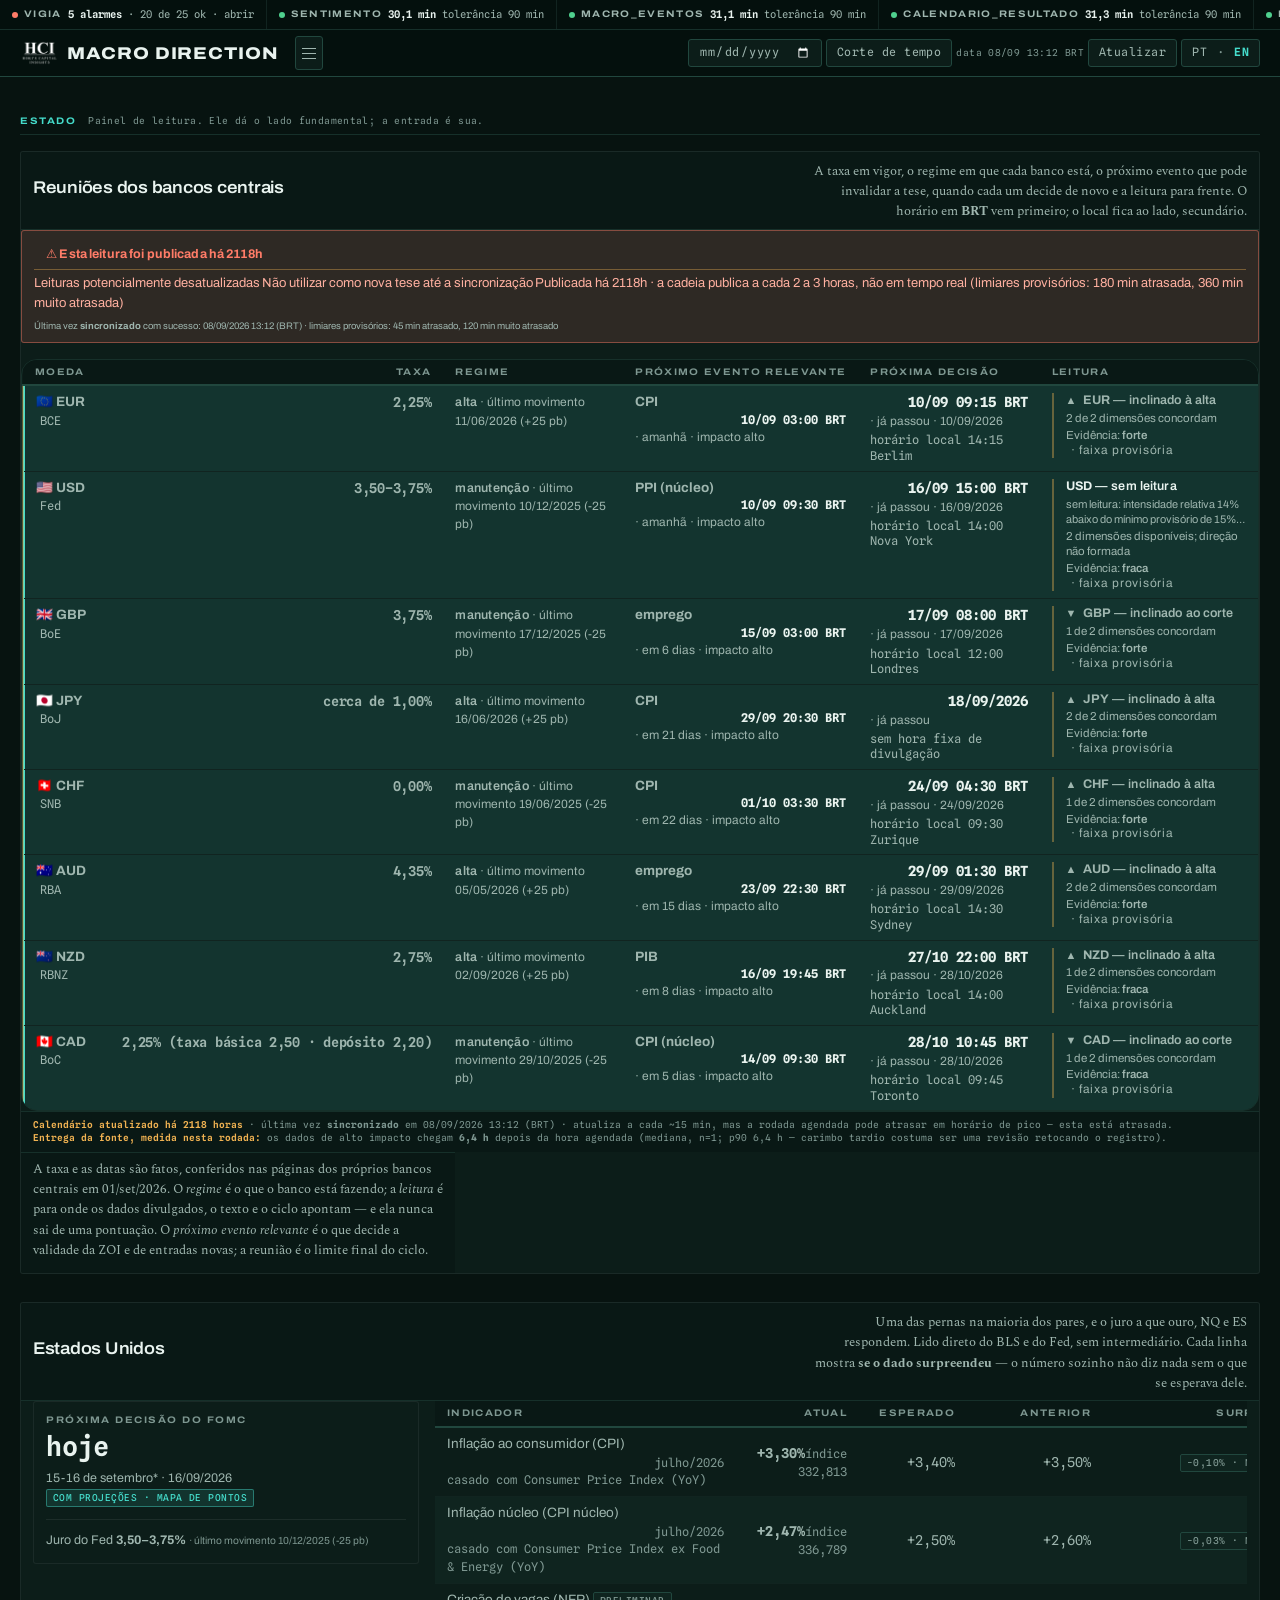
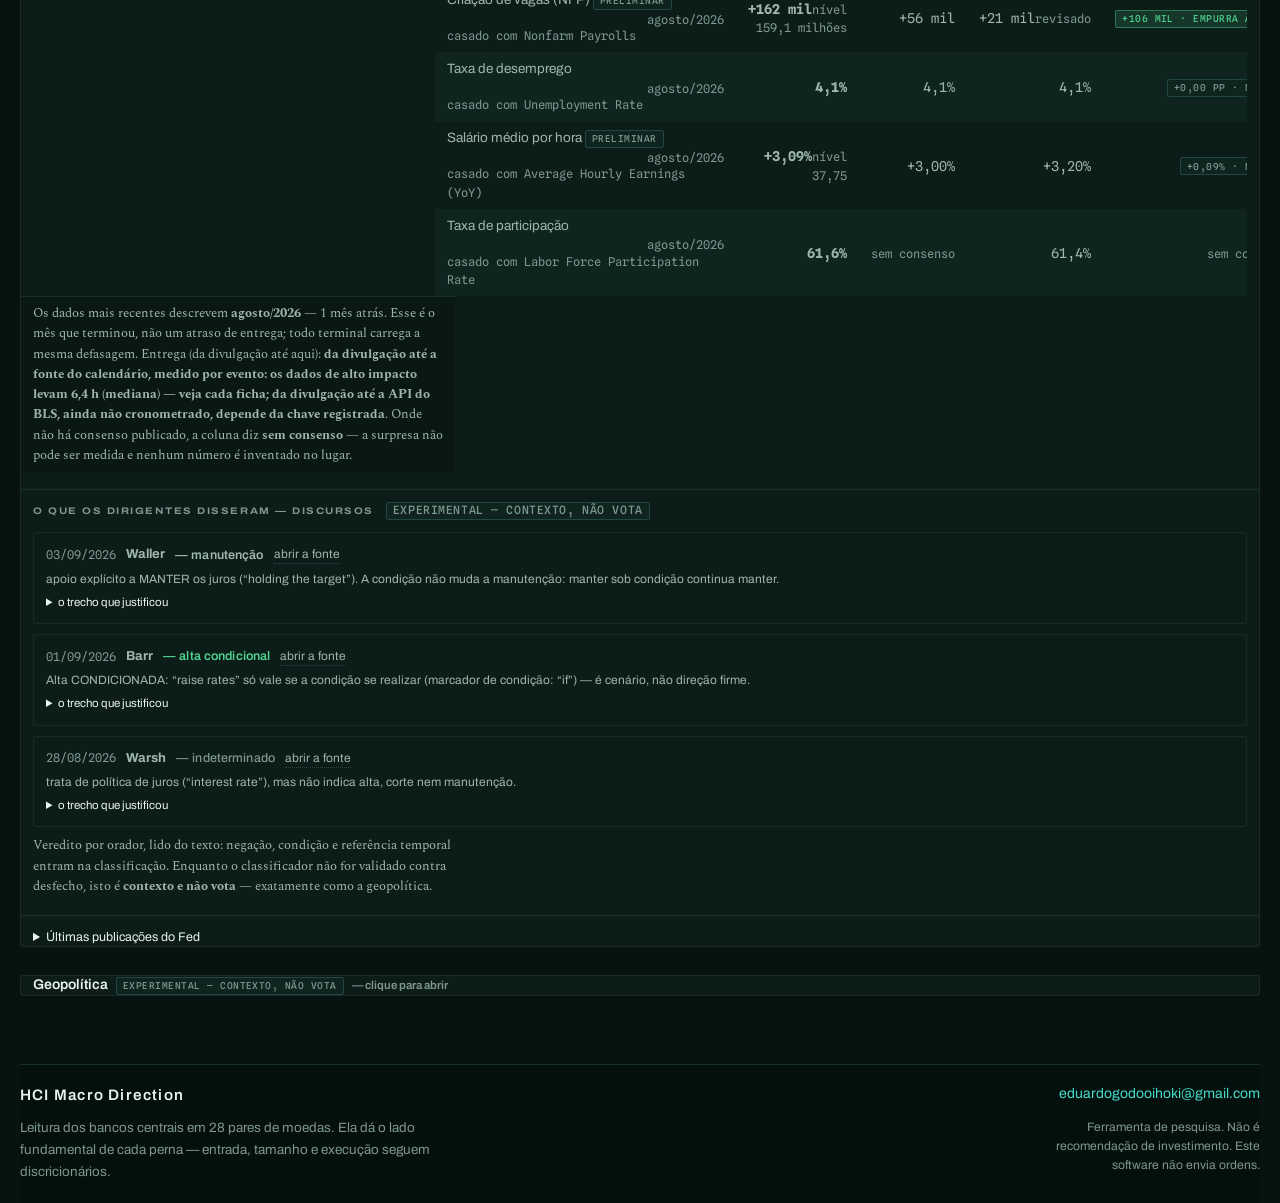
==== index.html @ 84b52d9a "Lista de pares: o defeito que escapou das duas primeiras passadas era o flex O Eduardo mandou a foto" ====
<!doctype html>
<html lang="pt-BR">
<head>
  <meta charset="utf-8">
  <meta name="viewport" content="width=device-width, initial-scale=1">
  <meta name="color-scheme" content="dark">
  <meta name="robots" content="noindex, nofollow">
  <meta name="description" content="HCI Macro Direction — leitura dos bancos centrais em 28 pares de moedas.">
  <title>HCI Macro Direction</title>
  <link rel="icon" type="image/png" href="assets/hci_logo.png">
  <link rel="stylesheet" href="styles.css?v=20260905-rev1">
  <link rel="stylesheet" href="theme.css?v=20260905-rev1">
  <!-- Direcao visual C ("sala de controle"), escolhida por contraste MEDIDO em 05/set.
       Tem de vir POR ULTIMO: e aditiva sobre styles.css e theme.css, e ganha deles por
       ordem e por prefixo html nos seletores. As tres familias vem no @import dela. -->
  <link rel="preconnect" href="https://fonts.googleapis.com">
  <link rel="preconnect" href="https://fonts.gstatic.com" crossorigin>
  <link rel="stylesheet" href="estilo_hci.css?v=20260908-lista3">
</head>
<body>
  <header class="site-header">
    <a class="identity" href="#top" aria-label="HCI — início do painel"><img src="assets/hci_logo.png" alt="HCI — Hoki's Capital Insights" class="brand-logo"><strong>MACRO DIRECTION</strong></a>
    <button type="button" id="navToggle" class="nav-toggle" aria-label="Abrir menu" aria-expanded="false">
      <span></span><span></span><span></span>
    </button>
    <div class="header-update">
      <div class="timecut" title="Esconde tudo o que veio depois de uma data escolhida, para você julgar um dia sem saber o que aconteceu em seguida">
        <label for="timeCutDate" class="sr-only">Data do corte de tempo</label>
        <input id="timeCutDate" type="date">
        <button id="timeCutToggle" type="button">Corte de tempo</button>
      </div>
      <span id="updatedAt">Carregando</span><button id="updateButton" type="button">Atualizar</button>
    </div>
  </header>
    <div class="nav-scrim" id="navScrim" hidden></div>
<nav class="tabs" id="tabBar" aria-label="Seções">
      <button type="button" class="tab is-active" data-tab="market">Visão geral</button>
      <button class="tab" data-tab="yields" type="button">Juros</button>
      <button type="button" class="tab" data-tab="calendar">Calendário</button>
      <button type="button" class="tab" data-tab="pairs">Pares</button>
      <button type="button" class="tab" data-tab="ratesfx">Juro &times; Câmbio</button>
      <button type="button" class="tab" data-tab="spreads">Custos</button>
      <button type="button" class="tab" data-tab="equities">Ações</button>
      <button type="button" class="tab" data-tab="cot">COT</button>
      <button type="button" class="tab" data-tab="news">Notícias</button>
      <button type="button" class="tab" data-tab="sources">Fontes</button>
      <button type="button" class="tab" data-tab="agentes">Julgamentos</button>
      <button type="button" class="tab" data-tab="journal">Backtest</button>
    </nav>


  <!-- Aberto do disco (file://) o painel nao funciona: o Chrome bloqueia fetch() dos JSONs de
       dados, e nada e desenhado. Aconteceu em 04/set. O aviso vale mais que a pagina crua. -->
  <script>
    if (location.protocol === "file:") {
      document.addEventListener("DOMContentLoaded", function () {
        var a = document.createElement("div");
        a.setAttribute("style", "position:fixed;inset:0;z-index:9999;background:#090c13;color:#eef2f8;" +
          "font:16px/1.6 system-ui,sans-serif;padding:48px 32px;text-align:center");
        a.innerHTML = "<div style='max-width:640px;margin:0 auto'>" +
          "<h1 style='font-size:22px;margin:0 0 14px'>Este painel não funciona aberto do disco</h1>" +
          "<p>Ele busca os dados por HTTP, e o navegador bloqueia isso em arquivo local (<code>file://</code>). " +
          "Por isso aparece cru e sem leitura.</p>" +
          "<p>Abra a versão publicada, que se atualiza sozinha:<br>" +
          "<a href='https://yeiioe.github.io/hci-fund-radar/' style='color:#5eead4;font-size:18px'>yeiioe.github.io/hci-fund-radar</a></p>" +
          "<p style='opacity:.6;font-size:13px'>Para testar localmente, sirva a pasta: <code>python -m http.server 8797</code> " +
          "e abra <code>http://localhost:8797</code>.</p></div>";
        document.body.appendChild(a);
      });
    }
  </script>
  <main id="top">
    <div id="timeCutBanner" class="timecut-banner" hidden>
      <strong>CORTE DE TEMPO ATIVO</strong>
      <span>Mostrando só o que se sabia em <b id="timeCutLabel">—</b>. Resultados e dias posteriores ficam ocultos.</span>
      <button id="timeCutClear" type="button">Sair</button>
    </div>
    <section id="systemMessage" class="system-line" aria-live="polite">Painel de leitura. Ele dá o lado fundamental; a entrada é sua.</section>
    <section class="aviso-reprovado">
      <strong>Versão experimental — reprovada nos testes de utilidade direcional.</strong>
      Em 31/ago/2026 o FUND V0.1 foi avaliado como filtro de entradas técnicas (3 setups × 3 horizontes,
      2002-2014) e <b>nenhuma das nove células passou do percentil 95 do controle aleatório pareado</b>:
      o que parecia seleção era redução de exposição. Antes disso, 15 pré-registros já o tinham
      reprovado como preditor direcional sozinho.
      <b>Os pares abaixo são candidatos a análise, sem vantagem comprovada</b> — não são recomendação,
      ordem nem ranking de qualidade. O alcance da reprovação é esta versão, estes setups e esta
      amostra; ela não prova que o lado fundamental não possa contribuir em estratégia nenhuma.
    </section>

    <section class="overview" aria-label="Resumo do mercado">
      <div><span>Mais forte</span><strong id="strongestCurrency">—</strong><small id="strongestValue">—</small></div>
      <div><span>Mais fraca</span><strong id="weakestCurrency">—</strong><small id="weakestValue">—</small></div>
      <div><span>Fora do neutro</span><strong id="alignedPairs">—</strong><small>|FUND| &gt;= 25 — uma contagem, não uma vantagem</small></div>
      <div><span>Cobertura</span><strong id="operationalPairs">—</strong><small id="qualityNote">—</small></div>
    </section>

    <!-- ============ TAB: OVERVIEW ============ -->
    <div class="tab-panel is-active" data-panel="market">
      <section class="content-section">
        <div class="section-title">
          <div><h2>Candidatos a análise</h2></div>
          <p>Pares com o FUND fora do neutro. <b>Sem vantagem direcional comprovada.</b> Abra a ficha do par para ver a causa, o que a contradiz e as fontes.</p>
        </div>
        <details class="tab-about">
          <summary><span>Como ler o FUND e as decisões</span></summary>
          <div class="tab-about-body"><p><strong>VENDER BASE</strong> é ficar vendido no par;
          <strong>COMPRAR BASE</strong> é ficar comprado. O <em>FUND</em> vai de −100 a +100: passando de ±25 o
          lado está definido, passando de ±60 ele é forte. O fator de lucro mostrado é o do motor
          <strong>só-FUND</strong> — ele não inclui a sua vantagem de entrada.</p></div>
        </details>
        <div class="table-wrap"><table class="data-table">
          <thead><tr><th>#</th><th>Par</th><th>Lado fundamental</th><th>Leitura</th><th>Dias na faixa</th><th>Divergência</th><th>Saúde da tese</th><th>Evidência</th></tr></thead>
          <tbody id="priorityTableBody"></tbody>
        </table></div>
      </section>

      <section class="content-section">
        <div class="section-title"><div><h2>Força das moedas</h2></div><p>Média com sinal do FUND contra todos os pares com dado válido.</p></div>
        <div id="currencyGrid" class="currency-grid"></div>
      </section>

      <section class="content-section">
        <div class="section-title"><div><h2>Matriz completa</h2></div><p>Cada célula lê a moeda da linha contra a moeda da coluna. Clique para abrir o par.</p></div>
        <div class="matrix-frame"><table id="strengthMatrix" class="matrix-table" aria-label="Matriz de força"></table></div>
        <div class="legend">
          <span><i class="scale s5"></i>Viés forte de queda</span><span><i class="scale s4"></i>Viés de queda</span><span><i class="scale s3"></i>Neutro</span><span><i class="scale s2"></i>Viés de alta</span><span><i class="scale s1"></i>Viés forte de alta</span>
        </div>
      </section>
    </div>

    <!-- ============ TAB: YIELDS ============ -->
    <div class="tab-panel" data-panel="yields">
      <section class="content-section">
        <div class="section-title">
          <div><h2>Juro soberano de 2 anos</h2></div>
          <p>Mantido só como contexto: ele <b>não</b> alimenta a leitura macro. Cada cartão mostra a idade da própria leitura.</p>
        </div>
        <details class="tab-about">
          <summary><span>O que é o juro de 2 anos, o que o move, e o que medimos de verdade</span></summary>
          <div class="tab-about-body">
            <p><strong>Ele é duas coisas ao mesmo tempo, não uma.</strong> O juro soberano de 2 anos é a
            média esperada da taxa de política nos dois anos <em>mais um prêmio de prazo</em> — a
            compensação extra exigida por carregar duração. Lê-lo como pura previsão de juro é incompleto:
            parte de qualquer movimento pode ser prêmio, não expectativa. O Fed de São Francisco publica
            exatamente essa decomposição (<a href="https://www.frbsf.org/research-and-insights/data-and-indicators/treasury-yield-premia/"
            target="_blank" rel="noopener">Treasury yield premia</a>), e este painel não separa as duas.</p>
            <p><strong>O que empurra para cima.</strong> Inflação acima do esperado, mercado de trabalho forte,
            tom de alta do banco central, emissão pesada do governo, ou um movimento global de saída dos títulos.
            <em>Qualquer um deles faz o mercado precificar menos cortes, ou cortes mais tarde.</em></p>
            <p><strong>O que empurra para baixo.</strong> Inflação abaixo do esperado, desemprego subindo, virada
            para o lado do corte, fuga para segurança, ou susto de crescimento — o mercado precifica cortes mais
            cedo ou mais fundos.</p>
            <p><strong>O que medimos de verdade, e o que não medimos.</strong> Em 147.590 pares-dia e 25 anos,
            medimos uma associação <em>contemporânea</em> entre o diferencial de 2 anos e a taxa de câmbio que
            chega a +0,43 por volta de 120 pregões, e uma associação <em>preditiva</em> de −0,05 no mesmo
            horizonte. Em português claro: os dois andam juntos, e o diferencial não vai na frente do preço.
            Correlação contemporânea não é causalidade e não é vantagem — ela descreve o que já aconteceu.</p>
            <p><strong>Leia o tamanho, não o sinal.</strong> Um movimento de 2 pontos-base é ruído; o desvio-padrão
            diário da maioria destas curvas fica entre 3 e 5 pontos-base. Cada cartão mostra o movimento em
            desvios-padrão, para separar uma reprecificação de verdade de um arredondamento.</p>
            <p><strong>Por que a mesma moeda mostra números diferentes nesta página.</strong> A aba Fontes mostra a
            última observação da <em>curva oficial</em>; os cartões de Juros podem mostrar uma <em>cotação de
            mercado</em> ao vivo, lida no seu navegador; a ficha do par mostra o valor usado quando o retrato foi
            montado. São três instantes diferentes e, num dos casos, um instrumento diferente — então diferenças
            pequenas são esperadas e não são erro. Cada lugar declara a própria fonte e o próprio horário; se dois
            discordarem por mais que um arredondamento, confie no que nomeia uma curva oficial.</p>
            <p><strong>O limite honesto.</strong> São curvas oficiais publicadas no calendário de cada instituição —
            de D+1 nos Estados Unidos a <em>semanal</em> na Austrália. Não existe juro de 2 anos ao vivo aqui, e
            não pode existir com estas fontes. A etiqueta de idade em cada cartão é a verdade sobre isso.</p>
          </div>
        </details>
        <div id="yieldGrid" class="yield-grid"></div>
        <p id="yieldNote" class="method-note"></p>
      </section>
    </div>

    <!-- ============ TAB: CALENDAR ============ -->
    <div class="tab-panel" data-panel="calendar">
      <section class="calendar-section">
        <div class="section-title">
          <div><h2>Calendário macro</h2></div>
          <p>Divulgações agendadas e decisões de banco central. Clique num evento para ver o que ele empurra na decisão de juro.</p>
        </div>        <details class="tab-about">
          <summary><span>O que o calendário mostra, e por que ele é honesto</span></summary>
          <div class="tab-about-body"><p><strong>Modo de estudo.</strong> Clique em qualquer dia para ver o que o radar teria marcado ali — e,
          como o dia já passou, o que aconteceu depois: uma etiqueta verde
          <em>ENTROU VENDIDO</em> ou uma cinza <em>não entrou</em>. Esse desfecho é uma conferência
          posterior; ele nunca participou da seleção.</p></div>
        </details>
        <div class="calendar-controls">
          <button id="calendarPrev" type="button">Anterior</button>
          <label for="calendarMonth" class="sr-only">Mês do calendário</label>
          <input id="calendarMonth" type="month">
          <button id="calendarNext" type="button">Próximo</button>
          <span id="calendarStatus" class="muted"></span>
        </div>
        <div class="calendar-layout">
          <div class="calendar-col">
            <div class="calendar-board">
              <div class="weekday-row" aria-hidden="true"><span>Seg</span><span>Ter</span><span>Qua</span><span>Qui</span><span>Sex</span><span>Sáb</span><span>Dom</span></div>
              <div id="calendarGrid" class="calendar-grid"></div>
            </div>
          </div>
          <aside class="calendar-detail">
            <header><div><span id="calendarCoverage" class="tag">COBERTURA</span><h3 id="calendarDate">—</h3></div><span id="calendarPairCount" class="mono muted">—</span></header>
            <div class="calendar-detail-grid">
              <div><span>Mais forte</span><strong id="calendarStrongest">—</strong></div>
              <div><span>Mais fraca</span><strong id="calendarWeakest">—</strong></div>
            </div>
            <div><span class="detail-label">Ranking de moedas</span><div id="calendarCurrencies" class="calendar-currencies"></div></div>
            <div><span class="detail-label">Operável naquele dia</span><div id="calendarRecommendations" class="calendar-recommendations"></div></div>
          </aside>
        </div>
        <p class="method-note">Seleção causal: só o FUND do próprio dia, nunca um fator de lucro calculado com o futuro. PARCIAL quer dizer que uma ou mais moedas ainda não tinham série de 2 anos utilizável.</p>
      </section>
    </div>

    <!-- ============ TAB: PAIRS ============ -->
    <div class="tab-panel" data-panel="pairs">
      <section id="pairDetail" class="content-section selected-pair" aria-live="polite">
        <div class="pair-header">
          <div><span class="section-index">PAR SELECIONADO</span><div class="pair-name-line"><h2 id="detailPair">—</h2><span id="detailStrength" class="tag">—</span><span id="detailQuality" class="tag">—</span></div></div>
          <div class="direction-block"><span>Direção macro</span><strong id="detailDecision">—</strong></div>
        </div>
        <div id="detailAlert" class="alert-line" hidden></div>
        <div class="metric-line">
          <div><span>FUND</span><strong id="detailFund">—</strong></div><div><span>Δ 5 dias</span><strong id="detailChange">—</strong></div>
          <div><span>Diferencial de 2 anos</span><strong id="detailSpread">—</strong></div><div><span>Momento de 20 dias</span><strong id="detailMomentum">—</strong></div>
          <div><span>Juro da base</span><strong id="detailBaseYield">—</strong></div><div><span>Juro da cotada</span><strong id="detailQuoteYield">—</strong></div>
        </div>
        <p id="formulaText" class="mono formula"></p>
        <div class="chart-frame"><div><span>HISTÓRICO DO FUND</span><small id="detailAsOf">—</small></div><svg id="fundChart" viewBox="0 0 960 260" role="img" aria-label="Histórico"></svg></div>
        <div class="tv-block">
          <div class="tv-head"><span class="detail-label">Preço — TradingView</span><small class="muted">gráfico ao vivo, precisa de internet</small></div>
          <div id="tvChart" class="tv-chart"></div>
        </div>
      </section>

      <section class="content-section">
        <div class="section-title">
          <div><h2>Todos os 28 pares</h2></div>
          <p>Ordenados pelo FUND em módulo. Clique numa linha para abrir o par acima.</p>
        </div>
        <details class="tab-about">
          <summary><span>Como esta lista é ordenada, e o que significa “operável”</span></summary>
          <div class="tab-about-body"><p><strong>Ordenados por |FUND|, não por oportunidade.</strong>
          O par do topo é o que tem hoje o maior momento de diferencial de juro — é onde o lado fundamental
          está mais definido, o que não é a mesma coisa que onde está a melhor entrada. <strong>Operável</strong>
          quer dizer que as duas pernas têm juro fresco; um par com perna velha aparece como contexto, mas
          nunca é listado como operável. A entrada continua vindo do gráfico, nunca desta ordenação.</p></div>
        </details>
        <div class="pair-controls">
          <label class="sr-only" for="pairSearch">Buscar par</label>
          <input id="pairSearch" type="search" placeholder="Buscar par, ex.: EURUSD">
          <label class="sr-only" for="pairFilter">Filtro</label>
          <select id="pairFilter">
            <option value="all">Todos os pares</option>
            <option value="directional">Só direcionais</option>
            <option value="operational">Só operáveis</option>
          </select>
        </div>
        <div class="table-wrap"><table class="data-table">
          <thead><tr><th>Par</th><th>Lado fundamental</th><th>FUND</th><th>Faixa</th><th>Diferencial de 2 anos</th><th>Momento de 20 pregões</th><th>Estado do dado</th></tr></thead>
          <tbody id="pairTableBody"></tbody>
        </table></div>
      </section>
    </div>

    <!-- ============ TAB: COT ============ -->
    <div class="tab-panel" data-panel="ratesfx">
      <section class="content-section">
        <div class="section-title">
          <div><h2>Juro contra câmbio</h2></div>
          <p>Trajetória, magnitude e concordância em três campos separados — um rótulo só esconde a nuance.</p>
        </div>
        <details class="tab-about">
          <summary><span>O que este painel faz, e as quatro regras que ele não pode quebrar</span></summary>
          <div class="tab-about-body">
            <p><strong>Sincronizar antes de classificar.</strong> O mesmo número de pregões não é o
            mesmo intervalo. Quando os períodos não batem, nenhum estado de câmbio é declarado e o par sai
            da conta. Mesma data final também não é sincronização completa: o fixing do BCE é fechado às
            16:00 CET e os juros são observados em outros horários, então todo par carrega
            <em>datas alinhadas; horários a verificar</em>.</p>
            <p><strong>As duas pernas antes do diferencial.</strong> Um juro subindo sozinho não determina a
            direção do diferencial — se a outra perna sobe mais, ele estreita. O diferencial é o juro da
            moeda base menos o da moeda cotada.</p>
            <p><strong>Relevância contra a própria história do par.</strong> Toda medida é comparada com a
            distribuição da mesma medida <em>naquele diferencial</em> nas 252 observações anteriores, usando
            só informação prévia. Nunca um limiar universal em pontos-base, e nunca um corte escolhido
            olhando a rentabilidade.</p>
            <p><strong>Trajetória separada da magnitude.</strong> Um limiar decide o tamanho do movimento,
            não se ele aconteceu. Uma recuperação seguida de recuo é fato observado mesmo quando o saldo
            fica abaixo do corte — juntar os dois num rótulo só joga isso fora.</p>
            <p><strong>O que isto não é.</strong> Não é instrução de entrada, saída ou tamanho, e não é
            probabilidade. Julgar se estas classes descrevem bem a trajetória é uma tarefa diferente de
            testar rentabilidade; classificação visualmente sensata não é evidência de vantagem.</p>
          </div>
        </details>
        <div id="jcBody"></div>
      </section>
    </div>

    <!-- ============ TAB: SPREADS ============ -->
    <div class="tab-panel" data-panel="spreads">
      <section class="content-section">
        <div class="section-title">
          <div><h2>Custo real de carregar uma posição</h2></div>
          <p>Quanto cada par cobra para ser carregado — por lado, medido, não tirado de folheto.</p>
        </div>
        <details class="tab-about">
          <summary><span>Por que o spread sozinho engana, e o que muda no swing</span></summary>
          <div class="tab-about-body">
            <p><strong>Spread cru não decide nada.</strong> O que decide é quanto ele come do movimento
            disponível. Um par com 2 pips de spread que anda 100 pips é mais barato que um com 1 pip que
            anda 20. Spread apertado em instrumento parado é armadilha.</p>
            <p><strong>No swing entra o swap, e ele é assimétrico.</strong> Carregar 5 pregões custa 7
            noites — a quarta-feira cobra 3× para cobrir o fim de semana. Como o swap segue o diferencial
            de juro, <em>comprado e vendido no mesmo par custam diferente</em>. Isso não existe no intradiário.</p>
            <p><strong>De onde vêm os números.</strong> O spread é medido em barras de 1 minuto de compra ×
            venda (Dukascopy). O swap é estimado pelo diferencial de 2 anos que este radar já ingere, pela
            identidade de carrego: <code>preço × (juro_base − juro_cotada) / 365 / pip</code>. A estimativa foi
            calibrada contra a tabela da própria corretora em 28 pares e bateu em r=0,975 — por isso pode ser
            recalculada aqui todo dia, sem raspar a corretora.</p>
            <p><strong>A regra do diferencial pequeno.</strong> Quando o |diferencial| cai abaixo de 0,8% não
            há carrego suficiente para compensar a margem da corretora, e o par fica caro <em>dos dois
            lados</em>. Medido: abaixo de 0,8% o lado melhor custa 4,29% da amplitude de 5 dias; acima de
            2,5%, custa 0,10%.</p>
            <p><strong>Cuidado com o que o custo sugere.</strong> O lado barato tende a ser o lado do carrego —
            comprado na moeda de juro alto. Deixar o custo escolher a direção é montar carrego sem ter
            decidido montar. O custo desempata teses e dimensiona; ele nunca origina uma.</p>
            <p><strong>Validade.</strong> Um par típico troca de lado barato a cada 8,9 meses. Esta tabela
            reflete o regime atual, não uma verdade permanente.</p>
          </div>
        </details>
        <div id="spreadBody"></div>
      </section>
    </div>

    <!-- ============ TAB: COT ============ -->
    <div class="tab-panel" data-panel="equities">
      <section class="content-section">
        <div class="section-title">
          <div><h2>Ações — Agente de Pesquisa</h2></div>
          <p>Outra casa, outro método. Aqui não há FUND nem par de moedas.</p>
        </div>
        <details class="tab-about">
          <summary><span>Por que ações e câmbio são sistemas separados aqui</span></summary>
          <div class="tab-about-body">
            <p><strong>O lado do câmbio é lido pelos bancos centrais.</strong> Ele compara a força
            fundamental relativa entre duas moedas. A unidade é a MOEDA; o par é derivado. Nada disso se
            aplica a uma ação.</p>
            <p><strong>O Agente de Pesquisa cobre as ações.</strong> A unidade é a EMPRESA: preço-alvo por um
            múltiplo pré-registrado vezes o lucro projetado, tese, o que poderia quebrá-la, e o regime de
            mercado. Ele só regenera um relatório quando o dado por trás realmente anda — preço 3%, projeção
            de lucro 10%, resultado divulgado, virada de regime, ou 5 pregões.</p>
            <p><strong>Por que não misturar.</strong> Horizontes, dados e critérios de invalidação diferentes.
            Uma tese de moeda morre quando o diferencial de juro vira; uma tese de ação morre quando o lucro
            projetado ou o múltiplo de mercado muda. Fundidas numa nota só, não daria para saber qual das
            duas quebrou.</p>
            <p><strong>O que isto NÃO é.</strong> Não é ordem nem gatilho de entrada. É leitura fundamental
            com o dado que a sustenta exibido ao lado.</p>
          </div>
        </details>
        <div id="equitiesBody"></div>
      </section>
    </div>

    <!-- ============ TAB: COT ============ -->
    <div class="tab-panel" data-panel="cot">
      <section class="content-section">
        <div class="section-title">
          <div><h2>Posicionamento dos participantes (COT)</h2></div>
          <p>Posicionamento semanal em futuros, da CFTC. Publicado sexta às 15:30 ET, com o livro de terça.</p>
        </div>        <details class="tab-about">
          <summary><span>O que o COT acrescenta aqui, e o que ele não acrescenta</span></summary>
          <div class="tab-about-body"><p><strong>Por que o posicionamento importa aqui.</strong> A leitura
          macro mede o <em>motivo</em> (diferenciais de juro). O COT mede a <em>multidão</em>. A pesquisa por
          trás deste projeto achou que, desde 2021, as moedas acompanham apetite a risco e posicionamento pelo
          menos tão de perto quanto a taxa de política — e que a desmontagem de agosto de 2024 foi puxada por
          posicionamento lotado, não pela surpresa macro em si.
          <br><strong>Situação: só exibição.</strong> O COT não toca a leitura das moedas. Ele está sendo
          medido em separado antes de poder influenciar qualquer decisão.</p></div>
        </details>
        <div id="cotStatus" class="muted">Carregando o posicionamento…</div>
        <div id="cotGrid" class="cot-grid"></div>
        <p class="method-note">Posição líquida = comprado não-comercial − vendido. O percentil compara a líquida atual com a própria história: acima de 90 ou abaixo de 10 marca livro lotado, o que historicamente antecede reversões mais bruscas.</p>
      </section>
    </div>

    <!-- ============ TAB: NEWS ============ -->
    <div class="tab-panel" data-panel="news">
      <section class="content-section">
        <div class="section-title">
          <div><h2>Próximas divulgações</h2></div>
          <p>Eventos agendados que podem reprecificar o caminho do juro.</p>
        </div>        <details class="tab-about">
          <summary><span>Por que a divulgação em si não é a operação</span></summary>
          <div class="tab-about-body"><p><strong>Opere a reprecificação, não o número.</strong> O preço ajusta a uma surpresa em minutos,
          então reagir à divulgação em si já é tarde. O que dura dias ou semanas é a mudança no caminho
          esperado do juro — é isso que este painel lê.</p></div>
        </details>
        <div class="news-controls">
          <label class="sr-only" for="newsCurrency">Moeda</label>
          <select id="newsCurrency"></select>
          <label class="sr-only" for="newsImpact">Impacto</label>
          <select id="newsImpact"></select>
        </div>
        <div id="newsList" class="news-list"></div>
        <p id="newsSource" class="muted"></p>
      </section>
    </div>

    <!-- ============ TAB: SOURCES ============ -->
    <div class="tab-panel" data-panel="sources">
      <section class="content-section">
        <div class="section-title"><div><h2>Fontes e frescor</h2></div><p>Uma perna velha mantém o valor visível, mas impede o par de ser operável.</p></div>        <details class="tab-about">
          <summary><span>Por que uma perna velha bloqueia o par</span></summary>
          <div class="tab-about-body"><p><strong>Por que uma perna velha bloqueia o par.</strong> Uma leitura montada sobre um juro de três
          semanas atrás é opinião velha vestida de número novo. O painel mantém o valor visível como
          contexto e tira o par da lista de operáveis.</p></div>
        </details>
        <div class="table-wrap"><table class="data-table">
          <thead><tr><th>Moeda</th><th>Juro de 2 anos</th><th>Primeira observação</th><th>Última observação</th><th>Idade</th><th>Estado</th><th>Fonte</th><th>Rota</th></tr></thead>
          <tbody id="sourceTableBody"></tbody>
        </table></div>
        <div class="table-wrap"><table class="data-table">
          <thead><tr><th>Modelo</th><th>Pesos</th><th>Virou vendido nº 1</th><th>Cinco primeiros</th><th>Eventos capturados</th></tr></thead>
          <tbody id="weightTableBody"></tbody>
        </table></div>
      </section>
    </div>

    <!-- ============ TAB: SALA DE JULGAMENTOS ============ -->
    <!-- Desenhado pelo ui_agentes.js, que le data/agentes/*/ultimo.json. Se nenhum
         arquivo abrir, o proprio modulo troca o conteudo pela sala vazia; se o modulo
         nao carregar, fica de pe o aviso estatico abaixo. A aba nunca quebra. -->
    <div class="tab-panel" data-panel="agentes">
      <section class="content-section">
        <div class="section-title">
          <div><h2>Sala de julgamentos</h2></div>
          <p>O que cada agente julgou nesta rodada, por moeda, com o trecho, o link da fonte e a
             versão do prompt. A objeção do advogado aparece ao lado da tese, nunca escondida.
             <b>Experimental — contexto, não vota.</b> Nada aqui é ordem, sinal de entrada ou
             promessa de retorno: o painel dá o lado fundamental, a entrada é sua.</p>
        </div>
        <details class="tab-about">
          <summary><span>Como ler esta aba: proveniência e selo</span></summary>
          <div class="tab-about-body"><p>Todo bloco diz <strong>quem falou</strong> (agente e versão
          do prompt), <strong>quando</strong>, <strong>com que fonte</strong> e o <strong>selo</strong>:
          <em>MEDIDO</em> é número apurado por código, <em>JULGADO</em> é leitura de agente, e
          <em>EM TESTE</em> é o que ainda não vota. Misturar os três é o erro que mata credibilidade,
          então os três nunca saem sem etiqueta. Os números aparecem como estão nos arquivos, sem
          nenhuma conta feita na tela; onde o arquivo não traz o número, está escrito
          <em>não medido</em>.</p></div>
        </details>
        <div id="salaJulgamentos"><div class="mac-vazio"><p>Lendo
          <span class="sala-caminho">data/agentes/*/ultimo.json</span>…</p></div></div>
      </section>
    </div>

    <!-- ============ TAB: BACKTEST MANUAL ============ -->
    <div class="tab-panel" data-panel="journal">
      <section class="content-section bt-manual">
        <div class="section-title"><div><h2>Diário do backtest manual</h2></div>
          <p>Registre somente o que era conhecido naquele momento. Os dados ficam neste aparelho e
             formam a amostra que, no futuro, poderá calibrar a convicção histórica.</p></div>
        <div id="manualBacktestBody"></div>
      </section>
    </div>

    <!-- Backtest permanece no DOM (o app.js depende destes ids) mas sem aba:
         a estrategia ainda nao esta final, entao o numero nao deve ser exibido. -->
    <div class="tab-panel" data-panel="backtest" hidden>
      <form id="backtestForm">
        <select id="btPair"></select><input id="btStart" type="date"><input id="btEnd" type="date">
        <input id="btCost" type="number" value="1"><button id="btRun" type="submit">Rodar</button>
      </form>
      <p id="btStatus"></p><div id="btSummary"></div><span id="btChartTitle"></span>
      <div id="btEquityChart"></div><table><thead id="btResultHead"></thead><tbody id="btResultBody"></tbody></table>
    </div>
  </main>

  <footer class="site-footer">
    <div>
      <strong>HCI Macro Direction</strong>
      <p>Leitura dos bancos centrais em 28 pares de moedas. Ela dá o lado fundamental de cada perna — entrada, tamanho e execução seguem discricionários.</p>
    </div>
    <div class="footer-contact">
      <a href="mailto:eduardogodooihoki@gmail.com">eduardogodooihoki@gmail.com</a>
      <small>Ferramenta de pesquisa. Não é recomendação de investimento. Este software não envia ordens.</small>
    </div>
  </footer>

  <script src="app.js?v=20260906-ux1"></script>
  <script src="ui_extras.js?v=20260906-ux1"></script>
  <script src="ui_live_yields.js?v=20260906-ux1"></script>
  <script src="ui_cut_global.js?v=20260905-rev1"></script>
  <script src="ui_spreads.js?v=20260906-ux1"></script>
  <script src="ui_equities.js?v=20260906-ux1"></script>
  <script src="ui_fund_ficha.js?v=20260905-rev1"></script>
  <script src="ui_juros_cambio.js?v=20260906-ux1"></script>
  <script src="ui_backtest_manual.js?v=20260906-ux1"></script>
  <script src="ui_nav.js?v=20260905-rev1"></script>
  <!-- ANTES do ui_macro.js: ele desenha assim que o dado chega e precisa do
       window.HCI_MEDIDORES existindo nesse instante. Sem fetch, sem evento. -->
  <script src="ui_medidores.js?v=20260906-vis1"></script>
  <script src="ui_agentes.js?v=20260908-agentes1"></script>
  <script src="ui_macro.js?v=20260908-lista2"></script>
  <!-- Depois do ui_macro.js de proposito: ele repinta os paineis a cada 900 ms e precisa
       ter desenhado antes de a auditoria esconder as manchetes posteriores ao corte. -->
  <script src="ui_corte_auditoria.js?v=20260905-rev1"></script>
  <script src="ui_lang.js?v=20260906-rev1"></script>
</body>
</html>
---- styles.css ----
:root {
  --bg: #0a0b0d;
  --surface: #0f1114;
  --surface-2: #14171b;
  --line: #2a2e34;
  --line-soft: #1c2025;
  --text: #f0f1ee;
  --muted: #92979e;
  --dim: #626870;
  --accent: #d7ff45;
  --positive: #85d5a1;
  --negative: #e88c91;
  --warning: #d8b36b;
}

* { box-sizing: border-box; }
html { scroll-behavior: smooth; }
body {
  margin: 0;
  background: var(--bg);
  color: var(--text);
  font-family: "Arial Narrow", "Roboto Condensed", "Segoe UI", Arial, sans-serif;
  font-size: 14px;
  line-height: 1.4;
}
button, input, select { font: inherit; }
button { cursor: pointer; }
a { color: inherit; }
h1, h2, h3, p { margin: 0; }
h1, h2 { font-size: 21px; font-weight: 500; letter-spacing: -0.02em; }

.site-header {
  position: sticky;
  top: 0;
  z-index: 20;
  display: grid;
  grid-template-columns: auto 1fr auto;
  align-items: center;
  min-height: 62px;
  padding: 0 30px;
  border-bottom: 1px solid var(--line);
  background: rgba(10, 11, 13, 0.96);
  backdrop-filter: blur(12px);
}
.identity { display: flex; align-items: center; gap: 9px; text-decoration: none; letter-spacing: 0.08em; }
.identity span { padding: 3px 5px; background: var(--accent); color: #0a0b0d; font-size: 11px; font-weight: 800; }
.identity strong { font-size: 14px; font-weight: 600; }
.site-header nav { display: flex; justify-content: center; gap: 24px; }
.site-header nav a { color: var(--muted); font-size: 11px; letter-spacing: 0.08em; text-decoration: none; text-transform: uppercase; }
.site-header nav a:hover { color: var(--text); }
.header-update { display: flex; align-items: center; gap: 12px; }
.header-update span { color: var(--dim); font-size: 10px; }
button {
  min-height: 34px;
  padding: 0 13px;
  border: 1px solid var(--line);
  border-radius: 0;
  background: transparent;
  color: var(--text);
}
button:hover { border-color: var(--muted); }
button:disabled { cursor: wait; opacity: 0.45; }

main, footer { width: min(1480px, calc(100% - 48px)); margin: 0 auto; }
main { padding: 22px 0 54px; }
.system-line {
  padding: 10px 0;
  border-bottom: 1px solid var(--line);
  color: var(--muted);
  font-size: 11px;
  letter-spacing: 0.04em;
}
.system-line::before { content: "STATUS"; margin-right: 14px; color: var(--accent); font-weight: 700; }
.system-line.error { color: var(--negative); }

.overview {
  display: grid;
  grid-template-columns: repeat(4, 1fr);
  border-bottom: 1px solid var(--line);
}
.overview > div { min-height: 126px; padding: 22px 18px 18px 0; border-right: 1px solid var(--line); }
.overview > div:not(:first-child) { padding-left: 18px; }
.overview > div:last-child { border-right: 0; }
.overview span, .metric-line span, .direction-block span {
  display: block;
  color: var(--muted);
  font-size: 10px;
  letter-spacing: 0.1em;
  text-transform: uppercase;
}
.overview strong { display: block; margin-top: 21px; font-size: 30px; font-weight: 500; line-height: 1; }
.overview small { display: block; margin-top: 7px; color: var(--dim); font-size: 10px; }

.content-section { padding: 27px 0 30px; border-bottom: 1px solid var(--line); scroll-margin-top: 70px; }
.section-title { display: flex; align-items: flex-end; justify-content: space-between; gap: 24px; margin-bottom: 20px; }
.section-title > div:first-child { display: flex; align-items: baseline; gap: 12px; }
.section-title > div:first-child > span, .section-index { color: var(--accent); font: 600 10px/1 ui-monospace, SFMono-Regular, Consolas, monospace; letter-spacing: 0.1em; }
.section-title p { max-width: 600px; color: var(--muted); font-size: 11px; text-align: right; }
.method-note { margin-top: 12px; color: var(--dim); font-size: 10px; }

.observation-verdict {
  display: flex;
  align-items: baseline;
  gap: 15px;
  padding: 11px 0;
  border-top: 1px solid var(--line);
  border-bottom: 1px solid var(--line);
  font-size: 10px;
}
.observation-verdict strong { font: 600 11px ui-monospace, SFMono-Regular, Consolas, monospace; letter-spacing: 0.06em; }
.observation-verdict span { color: var(--muted); }
.observation-verdict.is-rejected strong { color: var(--negative); }
.observation-verdict.is-provisional strong { color: var(--warning); }
.observation-verdict.is-pre-fund strong { color: var(--accent); }
.observation-summary {
  display: grid;
  grid-template-columns: repeat(5, 1fr);
  border-left: 1px solid var(--line);
  margin-top: 16px;
}
.observation-summary > div { min-height: 88px; padding: 12px; border-top: 1px solid var(--line); border-right: 1px solid var(--line); border-bottom: 1px solid var(--line); }
.observation-summary span { display: block; color: var(--muted); font-size: 8px; letter-spacing: 0.08em; text-transform: uppercase; }
.observation-summary strong { display: block; margin-top: 10px; font: 500 17px ui-monospace, SFMono-Regular, Consolas, monospace; }
.observation-summary small { display: block; margin-top: 4px; color: var(--dim); font-size: 8px; }
.observation-grid { display: grid; grid-template-columns: minmax(500px, 0.9fr) minmax(680px, 1.1fr); gap: 24px; align-items: start; margin-top: 16px; }
.observation-list, .weight-table { border-top: 1px solid var(--line); }
.observation-item { border-bottom: 1px solid var(--line); }
.observation-item summary {
  display: grid;
  grid-template-columns: 24px 70px 55px 1fr 1fr auto;
  gap: 8px;
  align-items: center;
  min-height: 46px;
  cursor: pointer;
  list-style: none;
  font-size: 9px;
}
.observation-item summary::-webkit-details-marker { display: none; }
.observation-item summary:hover { background: var(--surface); }
.observation-item summary > strong { font: 600 11px ui-monospace, SFMono-Regular, Consolas, monospace; }
.observation-rank { color: var(--dim); font: 600 10px ui-monospace, SFMono-Regular, Consolas, monospace; }
.observation-state { color: var(--negative); font-size: 8px; letter-spacing: 0.06em; }
.observation-state.is-pre-fund { color: var(--accent); }
.observation-detail { padding: 11px 0 14px 24px; background: var(--surface); }
.observation-metrics { display: grid; grid-template-columns: repeat(3, 1fr); gap: 7px 12px; }
.observation-metrics span { color: var(--dim); font-size: 8px; }
.observation-metrics strong { margin-left: 4px; color: var(--text); font: 500 9px ui-monospace, SFMono-Regular, Consolas, monospace; }
.observation-reasons { margin-top: 12px; border-top: 1px solid var(--line-soft); }
.observation-reasons p { display: grid; grid-template-columns: 125px 1fr; gap: 10px; padding: 7px 0; border-bottom: 1px solid var(--line-soft); color: var(--muted); font-size: 9px; }
.observation-reasons p strong { font-weight: 500; }
.observation-reasons .supports strong { color: var(--accent); }
.observation-reasons .opposes strong { color: var(--warning); }
.weight-table { min-width: 730px; }
.weight-table .is-best-weight { background: var(--surface); }
.weight-table .is-best-weight td:first-child { color: var(--accent); }
.weight-legend { margin-top: 8px; color: var(--dim); font-size: 8px; }
.case-audit { margin-top: 20px; }
.case-audit article {
  display: grid;
  grid-template-columns: 72px 90px 70px 1fr 1fr auto;
  gap: 10px;
  align-items: center;
  min-height: 38px;
  border-bottom: 1px solid var(--line-soft);
  color: var(--muted);
  font-size: 9px;
}
.case-audit article strong { color: var(--text); font: 600 10px ui-monospace, SFMono-Regular, Consolas, monospace; }
.case-audit article b { color: var(--positive); font-size: 8px; letter-spacing: 0.06em; }
.price-next-day-verdict {
  display: grid;
  grid-template-columns: 190px 1fr;
  gap: 15px;
  margin-top: 18px;
  padding: 11px 0;
  border-top: 1px solid var(--line);
  border-bottom: 1px solid var(--line);
  color: var(--muted);
  font-size: 9px;
}
.price-next-day-verdict strong { color: var(--negative); font-weight: 500; letter-spacing: 0.05em; }

.table-frame, .matrix-frame { overflow-x: auto; }
.data-table { width: 100%; min-width: 900px; border-collapse: collapse; }
.data-table th {
  padding: 9px 10px;
  border-top: 1px solid var(--line);
  border-bottom: 1px solid var(--line);
  color: var(--muted);
  font-size: 9px;
  font-weight: 600;
  letter-spacing: 0.09em;
  text-align: left;
  text-transform: uppercase;
}
.data-table td { padding: 10px; border-bottom: 1px solid var(--line-soft); font-size: 11px; vertical-align: middle; }
.data-table tbody tr[data-pair], .data-table tbody tr[data-bt-pair] { cursor: pointer; }
.data-table tbody tr[data-pair]:hover, .data-table tbody tr[data-bt-pair]:hover { background: var(--surface); }
.data-table strong, .mono { font-family: ui-monospace, SFMono-Regular, Consolas, monospace; font-variant-numeric: tabular-nums; }
.pair-code { font-weight: 700; letter-spacing: 0.04em; }
.positive { color: var(--positive); }
.negative { color: var(--negative); }
.warning { color: var(--warning); }
.muted { color: var(--muted); }
.blocked-row { opacity: 0.55; }
.read-pass { color: var(--positive); }
.read-fail { color: var(--negative); }

.currency-strip { display: grid; grid-template-columns: repeat(8, 1fr); border-top: 1px solid var(--line); border-left: 1px solid var(--line); }
.currency-item { min-height: 118px; padding: 14px; border-right: 1px solid var(--line); border-bottom: 1px solid var(--line); }
.currency-item.is-blocked { opacity: 0.45; }
.currency-item header { display: flex; justify-content: space-between; color: var(--muted); font-size: 10px; }
.currency-item header strong { color: var(--text); font-size: 13px; }
.currency-item .value { margin-top: 23px; font: 500 24px/1 ui-monospace, SFMono-Regular, Consolas, monospace; }
.currency-item footer { display: flex; justify-content: space-between; width: auto; margin: 9px 0 0; padding: 0; border: 0; color: var(--dim); font-size: 9px; }

.matrix-table { width: 100%; min-width: 850px; border-collapse: collapse; table-layout: fixed; }
.matrix-table th { height: 34px; color: var(--muted); font-size: 9px; font-weight: 500; }
.matrix-table th:first-child { width: 60px; text-align: left; }
.matrix-table td { height: 54px; padding: 2px; border: 1px solid var(--line-soft); }
.matrix-cell { width: 100%; height: 100%; border: 0; background: transparent; font: 600 12px ui-monospace, SFMono-Regular, Consolas, monospace; }
.matrix-cell:hover { outline: 1px solid var(--text); outline-offset: -1px; }
.matrix-empty { color: var(--dim); text-align: center; background: var(--surface); }
.tone-strong-bull { background: rgba(133, 213, 161, 0.31); color: #b7ebc8; }
.tone-bull { background: rgba(133, 213, 161, 0.13); color: var(--positive); }
.tone-neutral { background: var(--surface); color: var(--muted); }
.tone-bear { background: rgba(232, 140, 145, 0.13); color: var(--negative); }
.tone-strong-bear { background: rgba(232, 140, 145, 0.28); color: #f3b5b8; }
.tone-blocked { color: var(--dim); background: repeating-linear-gradient(135deg, var(--surface), var(--surface) 4px, var(--bg) 4px, var(--bg) 8px); }
.legend { display: flex; flex-wrap: wrap; gap: 16px; margin-top: 11px; color: var(--dim); font-size: 9px; }
.legend span { display: flex; align-items: center; gap: 6px; }
.scale { width: 13px; height: 5px; display: inline-block; }
.s1 { background: rgba(133, 213, 161, 0.7); }.s2 { background: rgba(133, 213, 161, 0.35); }
.s3 { background: var(--line); }.s4 { background: rgba(232, 140, 145, 0.35); }.s5 { background: rgba(232, 140, 145, 0.7); }.sx { background: var(--dim); }

.pair-header { display: flex; align-items: flex-end; justify-content: space-between; gap: 20px; }
.pair-name-line { display: flex; align-items: center; gap: 8px; margin-top: 8px; }
.pair-name-line h2 { font: 500 31px/1 ui-monospace, SFMono-Regular, Consolas, monospace; letter-spacing: 0.02em; }
.tag { padding: 3px 6px; border: 1px solid var(--line); color: var(--muted); font-size: 9px; letter-spacing: 0.07em; }
.quality-current { color: var(--positive); border-color: rgba(133, 213, 161, 0.4); }
.quality-delayed { color: var(--warning); border-color: rgba(216, 179, 107, 0.4); }
.quality-stale { color: var(--negative); border-color: rgba(232, 140, 145, 0.4); }
.direction-block { text-align: right; }
.direction-block strong { display: block; margin-top: 5px; font-size: 17px; font-weight: 500; }
.alert-line { margin-top: 16px; padding: 10px 0; border-top: 1px solid var(--warning); border-bottom: 1px solid var(--warning); color: var(--warning); font-size: 11px; }
.metric-line { display: grid; grid-template-columns: repeat(6, 1fr); margin-top: 20px; border-top: 1px solid var(--line); border-left: 1px solid var(--line); }
.metric-line > div { padding: 12px; border-right: 1px solid var(--line); border-bottom: 1px solid var(--line); }
.metric-line strong { display: block; margin-top: 8px; font: 500 13px ui-monospace, SFMono-Regular, Consolas, monospace; }

.chart-frame { margin-top: 18px; }
.chart-frame > div { display: flex; justify-content: space-between; margin-bottom: 7px; color: var(--muted); font-size: 9px; letter-spacing: 0.08em; }
.chart-frame small { color: var(--dim); }
.chart-frame svg { display: block; width: 100%; min-height: 220px; border: 1px solid var(--line); background: var(--surface); }
.chart-threshold { stroke: #343940; stroke-width: 1; stroke-dasharray: 4 5; }
.chart-zero { stroke: #656b73; stroke-width: 1; }
.chart-line { fill: none; stroke: var(--accent); stroke-width: 1.7; vector-effect: non-scaling-stroke; }
.chart-area { fill: rgba(215, 255, 69, 0.045); }
.chart-label { fill: var(--dim); font: 10px ui-monospace, SFMono-Regular, Consolas, monospace; }
.chart-latest { fill: var(--accent); }

.controls-title { align-items: center; }
.inline-controls { display: flex; gap: 8px; }
input, select {
  width: 100%;
  min-height: 35px;
  padding: 0 10px;
  border: 1px solid var(--line);
  border-radius: 0;
  outline: none;
  background: var(--surface);
  color: var(--text);
}
input:focus, select:focus { border-color: var(--muted); }
.inline-controls input { width: 150px; }
.inline-controls select { width: 170px; }

.calendar-controls { display: flex; align-items: center; gap: 7px; }
.calendar-controls input { width: 145px; }
.calendar-status { margin: -7px 0 15px; color: var(--muted); font-size: 10px; }
.calendar-layout { display: grid; grid-template-columns: minmax(720px, 1.55fr) minmax(330px, 0.75fr); gap: 18px; align-items: start; }
.month-frame { border-top: 1px solid var(--line); border-left: 1px solid var(--line); }
.weekday-row, .calendar-grid { display: grid; grid-template-columns: repeat(7, 1fr); }
.weekday-row span {
  padding: 8px 9px;
  border-right: 1px solid var(--line);
  border-bottom: 1px solid var(--line);
  color: var(--dim);
  font: 9px ui-monospace, SFMono-Regular, Consolas, monospace;
  letter-spacing: 0.08em;
}
.calendar-blank { min-height: 112px; border-right: 1px solid var(--line-soft); border-bottom: 1px solid var(--line-soft); background: rgba(15, 17, 20, 0.35); }
.calendar-day {
  display: flex;
  min-width: 0;
  min-height: 112px;
  padding: 8px;
  border: 0;
  border-right: 1px solid var(--line);
  border-bottom: 1px solid var(--line);
  flex-direction: column;
  align-items: stretch;
  text-align: left;
  background: var(--surface);
}
.calendar-day:hover, .calendar-day.is-selected { outline: 1px solid var(--accent); outline-offset: -1px; }
.calendar-day.coverage-closed { background: #0c0e10; color: var(--dim); }
.calendar-day.coverage-partial { background: linear-gradient(135deg, rgba(216, 179, 107, 0.065), transparent 55%), var(--surface); }
.calendar-day.coverage-strict_full { background: linear-gradient(135deg, rgba(133, 213, 161, 0.055), transparent 55%), var(--surface); }
.day-head { display: flex; justify-content: space-between; gap: 5px; }
.day-head time { font: 600 11px ui-monospace, SFMono-Regular, Consolas, monospace; }
.day-head i { color: var(--dim); font: normal 7px ui-monospace, SFMono-Regular, Consolas, monospace; letter-spacing: 0.04em; }
.coverage-partial .day-head i { color: var(--warning); }
.coverage-strict_full .day-head i { color: var(--positive); }
.day-extremes { margin-top: 17px; color: var(--muted); font: 9px ui-monospace, SFMono-Regular, Consolas, monospace; }
.calendar-day > strong { margin-top: 8px; font: 600 11px ui-monospace, SFMono-Regular, Consolas, monospace; }
.calendar-day > small { margin-top: 2px; font-size: 8px; }
.day-closed { margin: auto 0; color: var(--dim); font-size: 8px; letter-spacing: 0.05em; }
.calendar-detail { position: sticky; top: 82px; min-height: 500px; padding: 15px; border: 1px solid var(--line); background: var(--surface); }
.calendar-detail > header { display: flex; align-items: flex-start; justify-content: space-between; gap: 12px; padding-bottom: 14px; border-bottom: 1px solid var(--line); }
.calendar-detail h3 { margin-top: 8px; font-size: 20px; font-weight: 500; }
.calendar-detail > header > span { margin-top: 4px; font-size: 9px; }
.calendar-tag.coverage-strict_full { color: var(--positive); border-color: rgba(133, 213, 161, 0.45); }
.calendar-tag.coverage-partial { color: var(--warning); border-color: rgba(216, 179, 107, 0.45); }
.calendar-tag.coverage-closed, .calendar-tag.coverage-no_data { color: var(--dim); }
.calendar-extremes { display: grid; grid-template-columns: 1fr 1fr; margin: 14px 0; border-top: 1px solid var(--line); border-left: 1px solid var(--line); }
.calendar-extremes > div { padding: 10px; border-right: 1px solid var(--line); border-bottom: 1px solid var(--line); }
.calendar-extremes span, .detail-label { color: var(--muted); font-size: 8px; letter-spacing: 0.08em; text-transform: uppercase; }
.calendar-extremes strong { display: block; margin-top: 6px; font: 500 13px ui-monospace, SFMono-Regular, Consolas, monospace; }
.detail-label { display: block; margin: 15px 0 7px; }
.calendar-currencies { border-top: 1px solid var(--line-soft); }
.calendar-currency-row { display: grid; grid-template-columns: 22px 42px 1fr auto; gap: 6px; align-items: center; min-height: 26px; border-bottom: 1px solid var(--line-soft); font-size: 9px; }
.calendar-currency-row > span:first-child { color: var(--dim); }
.calendar-currency-row > span:nth-child(3) { color: var(--muted); }
.calendar-currency-row i { font-style: normal; }
.calendar-currency-row.is-missing { opacity: 0.35; }
.calendar-recommendations { border-top: 1px solid var(--line-soft); }
.calendar-recommendations article { display: grid; grid-template-columns: 20px 1fr auto; gap: 8px; align-items: center; min-height: 47px; border-bottom: 1px solid var(--line-soft); }
.calendar-recommendations article > span { color: var(--dim); font-size: 9px; }
.calendar-recommendations article strong, .calendar-side { font: 600 10px ui-monospace, SFMono-Regular, Consolas, monospace; }
.calendar-recommendations article small { display: block; margin-top: 3px; color: var(--dim); font: 8px/1.3 ui-monospace, SFMono-Regular, Consolas, monospace; }
.calendar-side { text-align: right; }
.calendar-side small { color: inherit !important; }
.calendar-warning { padding: 8px 0; border-bottom: 1px solid var(--line-soft); color: var(--warning); font-size: 9px; }
.calendar-empty { padding: 15px 0; color: var(--dim); font-size: 9px; }

.backtest-form { display: grid; grid-template-columns: 1.25fr repeat(3, 1fr) auto; gap: 10px; align-items: end; }
.backtest-form label { color: var(--muted); font-size: 9px; letter-spacing: 0.08em; text-transform: uppercase; }
.backtest-form label > input, .backtest-form label > select, .input-with-unit { margin-top: 6px; }
.input-with-unit { display: grid; grid-template-columns: 1fr auto; border: 1px solid var(--line); background: var(--surface); }
.input-with-unit input { border: 0; }
.input-with-unit i { align-self: center; padding: 0 9px; color: var(--dim); font-style: normal; }
.backtest-form button { min-height: 35px; border-color: var(--accent); color: var(--accent); }
.backtest-status { margin-top: 13px; color: var(--muted); font-size: 10px; }
.backtest-summary { display: grid; grid-template-columns: repeat(6, 1fr); margin-top: 17px; border-top: 1px solid var(--line); border-left: 1px solid var(--line); }
.backtest-summary > div { padding: 12px; border-right: 1px solid var(--line); border-bottom: 1px solid var(--line); }
.backtest-summary span { color: var(--muted); font-size: 9px; text-transform: uppercase; }
.backtest-summary strong { display: block; margin-top: 7px; font: 500 17px ui-monospace, SFMono-Regular, Consolas, monospace; }
.backtest-chart[hidden] { display: none; }

.news-list { border-top: 1px solid var(--line); }
.news-item { border-bottom: 1px solid var(--line); }
.news-item summary { display: grid; grid-template-columns: 120px 46px 80px minmax(220px, 1fr) 100px 100px; align-items: center; gap: 10px; min-height: 48px; cursor: pointer; list-style: none; }
.news-item summary::-webkit-details-marker { display: none; }
.news-item summary:hover { background: var(--surface); }
.news-time, .news-currency, .news-impact, .news-number { font: 10px ui-monospace, SFMono-Regular, Consolas, monospace; }
.news-currency { color: var(--accent); }
.impact-High { color: var(--negative); }.impact-Medium { color: var(--warning); }.impact-Low { color: var(--dim); }
.news-title { font-size: 11px; }
.news-detail { display: grid; grid-template-columns: 1fr 1fr; gap: 20px; padding: 15px 0 18px 256px; background: var(--surface); }
.news-detail div { padding-right: 14px; border-right: 1px solid var(--line); }
.news-detail div:last-child { border: 0; }
.news-detail span { display: block; margin-bottom: 5px; color: var(--muted); font-size: 9px; letter-spacing: 0.08em; text-transform: uppercase; }
.news-detail p { color: #c7c9c5; font-size: 11px; }
.news-pairs { margin-top: 8px; color: var(--dim); font: 9px ui-monospace, SFMono-Regular, Consolas, monospace; }
.empty-state { padding: 24px 0; color: var(--muted); font-size: 11px; }

footer { display: flex; justify-content: space-between; gap: 30px; padding: 26px 0 34px; color: var(--dim); font-size: 10px; }
footer div { display: grid; gap: 3px; }
footer strong { color: var(--text); font-weight: 500; letter-spacing: 0.08em; }
.sr-only { position: absolute; width: 1px; height: 1px; margin: -1px; overflow: hidden; clip: rect(0,0,0,0); white-space: nowrap; }

@media (max-width: 1120px) {
  .currency-strip { grid-template-columns: repeat(4, 1fr); }
  .metric-line, .backtest-summary { grid-template-columns: repeat(3, 1fr); }
  .news-item summary { grid-template-columns: 110px 40px 70px 1fr 80px 80px; }
  .news-detail { padding-left: 220px; }
  .calendar-layout { grid-template-columns: 1fr; }
  .calendar-detail { position: static; min-height: 0; }
  .observation-grid { grid-template-columns: 1fr; }
}
@media (max-width: 800px) {
  .site-header { position: static; grid-template-columns: auto 1fr; padding: 0 16px; }
  .site-header nav { display: none; }
  .header-update { justify-self: end; }
  .header-update span { display: none; }
  main, footer { width: min(100% - 28px, 1480px); }
  .overview { grid-template-columns: 1fr 1fr; }
  .overview > div:nth-child(2) { border-right: 0; }
  .overview > div:nth-child(3), .overview > div:nth-child(4) { border-top: 1px solid var(--line); }
  .section-title { align-items: flex-start; flex-direction: column; }
  .section-title p { text-align: left; }
  .controls-title .inline-controls { width: 100%; }
  .inline-controls label { flex: 1; }
  .inline-controls input, .inline-controls select { width: 100%; }
  .pair-header { align-items: flex-start; flex-direction: column; }
  .direction-block { text-align: left; }
  .backtest-form { grid-template-columns: 1fr 1fr; }
  .backtest-form button { grid-column: span 2; }
  .calendar-controls { width: 100%; }
  .calendar-controls label { flex: 1; }
  .calendar-controls input { width: 100%; }
  .calendar-layout { overflow-x: auto; }
  .month-frame { min-width: 720px; }
  .news-item summary { grid-template-columns: 100px 40px 62px 1fr; }
  .news-item summary .news-number { display: none; }
  .news-detail { grid-template-columns: 1fr; padding-left: 12px; }
  .observation-summary { grid-template-columns: repeat(3, 1fr); }
}
@media (max-width: 520px) {
  .overview { grid-template-columns: 1fr; }
  .overview > div { min-height: 104px; padding: 16px 0; border-right: 0; border-top: 1px solid var(--line); }
  .overview > div:not(:first-child) { padding-left: 0; }
  .currency-strip { grid-template-columns: repeat(2, 1fr); }
  .metric-line, .backtest-summary { grid-template-columns: repeat(2, 1fr); }
  .controls-title .inline-controls { flex-direction: column; }
  .backtest-form { grid-template-columns: 1fr; }
  .backtest-form button { grid-column: auto; }
  .news-item summary { grid-template-columns: 92px 38px 1fr; }
  .news-impact { display: none; }
  footer { flex-direction: column; }
  .observation-summary { grid-template-columns: repeat(2, 1fr); }
  .observation-item summary { grid-template-columns: 22px 62px 48px 1fr; }
  .observation-item summary .mono { display: none; }
  .observation-detail { padding-left: 10px; }
  .observation-metrics { grid-template-columns: 1fr 1fr; }
  .observation-reasons p { grid-template-columns: 1fr; gap: 3px; }
  .case-audit article { grid-template-columns: 70px 1fr 1fr; padding: 7px 0; }
  .price-next-day-verdict { grid-template-columns: 1fr; gap: 5px; }
}


/* ---- observacoes PRE-FUND nos dias historicos ---- */
.calendar-prefund { display: flex; flex-direction: column; gap: 6px; }
.calendar-prefund .prefund-row {
  display: grid; grid-template-columns: 22px 1fr auto; align-items: center; gap: 10px;
  padding: 7px 9px; border-radius: 8px; background: rgba(148, 163, 184, .07);
  border: 1px solid rgba(148, 163, 184, .14);
}
.calendar-prefund .prefund-row small { display: block; opacity: .72; font-size: .74rem; }
.calendar-prefund .prefund-outcome {
  font-style: normal; font-size: .68rem; letter-spacing: .03em; text-transform: uppercase;
  padding: 3px 7px; border-radius: 999px; white-space: nowrap;
}
.calendar-prefund .prefund-outcome.hit { background: rgba(34, 197, 94, .16); color: #4ade80; }
.calendar-prefund .prefund-outcome.miss { background: rgba(148, 163, 184, .14); color: #94a3b8; }
.calendar-prefund .prefund-note { margin: 4px 0 0; font-size: .7rem; opacity: .6; line-height: 1.4; }

/* ==========================================================================
   Tabs, flags, TradingView, COT — 21/ago/2026
   ========================================================================== */
.tabs { display: flex; gap: 2px; flex-wrap: wrap; }
.tabs .tab {
  background: transparent; border: 0; border-bottom: 2px solid transparent;
  color: rgba(226,232,240,.62); font: inherit; font-size: .82rem; letter-spacing: .02em;
  padding: 9px 14px; cursor: pointer; border-radius: 6px 6px 0 0; transition: color .15s, border-color .15s, background .15s;
}
.tabs .tab:hover { color: #e2e8f0; background: rgba(148,163,184,.07); }
.tabs .tab.is-active { color: #f8fafc; border-bottom-color: #38bdf8; background: rgba(56,189,248,.08); }
.tab-panel { display: none; }
.tab-panel.is-active { display: block; animation: fadeIn .18s ease-out; }
@keyframes fadeIn { from { opacity: 0; transform: translateY(3px); } to { opacity: 1; transform: none; } }

/* explanation blocks — the "make it explicit" requirement */
.explain {
  margin: 0 0 18px; padding: 12px 15px; border-radius: 10px;
  background: rgba(56,189,248,.055); border: 1px solid rgba(56,189,248,.16);
  border-left: 3px solid #38bdf8; font-size: .84rem; line-height: 1.65; color: rgba(226,232,240,.86);
}
.explain strong { color: #f8fafc; }
.explain em { color: #7dd3fc; font-style: normal; }

/* section titles: quieter, no numbers */
.section-title { margin-bottom: 14px; }
.section-title h2 { font-size: 1.08rem; letter-spacing: -.01em; margin: 0 0 3px; }
.section-title p { margin: 0; font-size: .82rem; opacity: .66; }

/* TradingView */
.tv-block { margin-top: 20px; }
.tv-head { display: flex; align-items: baseline; justify-content: space-between; margin-bottom: 8px; }
.tv-chart { height: 380px; border-radius: 10px; overflow: hidden; border: 1px solid rgba(148,163,184,.14); background: rgba(15,23,42,.5); }
.tv-chart #tvInner { height: 100%; }
.tv-hint { padding: 26px 14px; text-align: center; font-size: .82rem; }

/* COT */
.cot-grid { display: grid; grid-template-columns: repeat(auto-fill, minmax(230px, 1fr)); gap: 12px; margin-top: 14px; }
.cot-card {
  padding: 14px; border-radius: 12px; background: rgba(148,163,184,.06);
  border: 1px solid rgba(148,163,184,.14);
}
.cot-card.crowded-long { border-color: rgba(248,113,113,.42); background: rgba(248,113,113,.07); }
.cot-card.crowded-short { border-color: rgba(74,222,128,.42); background: rgba(74,222,128,.07); }
.cot-card header { display: flex; align-items: center; gap: 8px; margin-bottom: 10px; }
.cot-card header strong { font-size: .95rem; letter-spacing: .04em; }
.cot-flag { font-size: 1.15rem; }
.cot-badge { margin-left: auto; font-style: normal; font-size: .6rem; letter-spacing: .06em; padding: 3px 7px; border-radius: 999px; background: rgba(15,23,42,.55); }
.cot-net { font-size: 1.5rem; font-weight: 600; font-variant-numeric: tabular-nums; line-height: 1.15; }
.cot-net small { display: block; font-size: .66rem; font-weight: 400; opacity: .58; letter-spacing: .04em; margin-top: 2px; }
.cot-net.positive { color: #4ade80; } .cot-net.negative { color: #f87171; }
.cot-meta { display: grid; gap: 5px; margin-top: 12px; padding-top: 10px; border-top: 1px solid rgba(148,163,184,.12); }
.cot-meta > div { display: flex; justify-content: space-between; font-size: .76rem; }
.cot-meta span { opacity: .6; }
.cot-meta strong { font-variant-numeric: tabular-nums; }

/* footer */
.site-footer {
  margin: 46px 0 0; padding: 26px 30px; display: flex; flex-wrap: wrap; gap: 22px;
  justify-content: space-between; align-items: flex-start;
  border-top: 1px solid rgba(148,163,184,.14); background: rgba(15,23,42,.35);
}
.site-footer strong { display: block; font-size: .9rem; margin-bottom: 5px; }
.site-footer p { margin: 0; font-size: .78rem; opacity: .6; max-width: 46ch; line-height: 1.55; }
.footer-contact { text-align: right; }
.footer-contact a { color: #7dd3fc; text-decoration: none; font-size: .84rem; }
.footer-contact a:hover { text-decoration: underline; }
.footer-contact small { display: block; margin-top: 6px; font-size: .7rem; opacity: .5; max-width: 40ch; }

.sr-only { position: absolute; width: 1px; height: 1px; padding: 0; margin: -1px; overflow: hidden; clip: rect(0,0,0,0); white-space: nowrap; border: 0; }

@media (max-width: 720px) {
  .tabs { gap: 0; }
  .tabs .tab { padding: 8px 10px; font-size: .76rem; }
  .site-footer { flex-direction: column; }
  .footer-contact { text-align: left; }
}

/* ---- time cut ---- */
.timecut { display: flex; align-items: center; gap: 6px; }
.timecut input[type="date"] {
  background: rgba(15,23,42,.6); border: 1px solid rgba(148,163,184,.22); color: #e2e8f0;
  border-radius: 6px; padding: 5px 8px; font: inherit; font-size: .76rem; color-scheme: dark;
}
#timeCutToggle {
  border: 1px solid rgba(148,163,184,.25); background: rgba(148,163,184,.08); color: #e2e8f0;
  border-radius: 6px; padding: 5px 11px; font: inherit; font-size: .76rem; cursor: pointer;
}
#timeCutToggle:hover { background: rgba(148,163,184,.16); }
#timeCutToggle.is-armed { background: rgba(251,191,36,.16); border-color: rgba(251,191,36,.5); color: #fbbf24; }
/* O atributo hidden do HTML vale display:none pela folha do navegador, e QUALQUER
   regra de autor com display ganha dela. Sem esta linha o banner "TIME CUT ACTIVE"
   ficava na tela desde o primeiro load, com a data em "—", sem corte nenhum ativo. */
.timecut-banner[hidden] { display: none !important; }
.timecut-banner {
  display: flex; align-items: center; gap: 12px; flex-wrap: wrap;
  margin: 0 0 14px; padding: 10px 16px; border-radius: 10px;
  background: rgba(251,191,36,.09); border: 1px solid rgba(251,191,36,.32); color: #fde68a; font-size: .82rem;
}
.timecut-banner strong { letter-spacing: .06em; font-size: .72rem; }
.timecut-banner b { color: #fff; }
.timecut-banner button {
  margin-left: auto; background: rgba(251,191,36,.18); border: 1px solid rgba(251,191,36,.4);
  color: #fde68a; border-radius: 6px; padding: 4px 12px; font: inherit; font-size: .74rem; cursor: pointer;
}
.calendar-grid .is-after-cut { opacity: .12; pointer-events: none; filter: grayscale(1); }
.prefund-outcome.hidden-outcome {
  background: rgba(251,191,36,.13) !important; color: #fbbf24 !important;
  font-style: italic; letter-spacing: 0; text-transform: none;
}
body.timecut-on .tv-block { display: none; }

/* ---- time cut: dias apos o corte nao podem ser LIDOS, so contados ---- */
.calendar-day.is-after-cut { opacity: .3; filter: none; cursor: not-allowed; }
.calendar-day.is-after-cut > *:not(.day-head) { visibility: hidden; }
.calendar-day.is-after-cut .day-head i,
.calendar-day.is-after-cut .day-head span:not(time) { visibility: hidden; }
.calendar-day.is-after-cut time { opacity: .55; }

/* ---- chips de moeda (emoji de bandeira nao renderiza no Windows) ---- */
.ccy-chip {
  display: inline-flex; align-items: center; justify-content: center;
  min-width: 22px; height: 15px; padding: 0 4px; margin-right: 6px;
  border-radius: 3px; font-size: .58rem; font-weight: 700; letter-spacing: .04em;
  color: #0b1120; background: #94a3b8; vertical-align: middle; font-family: inherit;
}
.ccy-chip[data-c="USD"] { background: #4ade80; }
.ccy-chip[data-c="EUR"] { background: #60a5fa; }
.ccy-chip[data-c="GBP"] { background: #c084fc; }
.ccy-chip[data-c="JPY"] { background: #f87171; }
.ccy-chip[data-c="AUD"] { background: #fbbf24; }
.ccy-chip[data-c="CAD"] { background: #fb923c; }
.ccy-chip[data-c="NZD"] { background: #2dd4bf; }
.ccy-chip[data-c="CHF"] { background: #f472b6; }
.ccy-pair { display: inline-flex; margin-right: 6px; }
.ccy-pair .ccy-chip { margin-right: 0; border-radius: 3px 0 0 3px; }
.ccy-pair .ccy-chip + .ccy-chip { border-radius: 0 3px 3px 0; margin-left: 1px; }

/* ---- bandeiras reais ---- */
.ccy-flag { width: 18px; height: 13px; object-fit: cover; border-radius: 2px; margin-right: 6px; vertical-align: middle; box-shadow: 0 0 0 1px rgba(148,163,184,.2); }
.ccy-pair .ccy-flag { margin-right: 2px; }
.ccy-pair .ccy-flag + .ccy-flag { margin-left: -1px; margin-right: 6px; }

/* ---- setups pre-mapeados ---- */
.setup-section { margin-top: 30px; padding-top: 24px; border-top: 1px solid rgba(148,163,184,.14); }
.setup-list { display: grid; grid-template-columns: repeat(auto-fill, minmax(330px, 1fr)); gap: 14px; }
.setup-card { padding: 16px 18px; border-radius: 12px; background: rgba(148,163,184,.05); border: 1px solid rgba(148,163,184,.16); }
.setup-card.is-live { border-color: rgba(74,222,128,.5); background: rgba(74,222,128,.06); box-shadow: 0 0 0 1px rgba(74,222,128,.12); }
.setup-card.is-empty { opacity: .62; }
.setup-card header { display: flex; align-items: center; gap: 8px; margin-bottom: 12px; }
.setup-card header strong { font-size: 1rem; letter-spacing: .02em; }
.setup-side { font-size: .62rem; font-weight: 700; letter-spacing: .07em; padding: 3px 8px; border-radius: 4px; background: rgba(148,163,184,.16); }
.setup-side.sell { background: rgba(248,113,113,.18); color: #fca5a5; }
.setup-side.buy { background: rgba(74,222,128,.18); color: #86efac; }
.setup-state { margin-left: auto; font-style: normal; font-size: .62rem; letter-spacing: .06em; padding: 3px 9px; border-radius: 999px; background: rgba(148,163,184,.14); }
.setup-state.live { background: rgba(74,222,128,.22); color: #4ade80; }
.setup-state.waiting { background: rgba(251,191,36,.16); color: #fbbf24; }
.setup-state.spent { background: rgba(148,163,184,.14); color: #94a3b8; }
.setup-lead { margin: 0 0 8px; font-size: .68rem; letter-spacing: .07em; text-transform: uppercase; opacity: .5; }
.setup-check { list-style: none; margin: 0 0 14px; padding: 0; display: grid; gap: 7px; counter-reset: none; }
.setup-check li { display: flex; gap: 9px; align-items: flex-start; font-size: .8rem; line-height: 1.4; }
.setup-check .tick { flex: 0 0 17px; height: 17px; border-radius: 50%; display: grid; place-items: center; font-size: .62rem; margin-top: 1px; }
.setup-check li.done .tick { background: rgba(74,222,128,.2); color: #4ade80; }
.setup-check li.pending .tick { background: rgba(148,163,184,.14); color: #64748b; }
.setup-check li.done strong { color: #e2e8f0; }
.setup-check li.pending strong { color: #94a3b8; }
.setup-check small { display: block; font-size: .71rem; opacity: .6; margin-top: 1px; }
.setup-numbers { display: grid; grid-template-columns: repeat(2, 1fr); gap: 8px 14px; padding: 11px 0; border-top: 1px solid rgba(148,163,184,.12); border-bottom: 1px solid rgba(148,163,184,.12); }
.setup-numbers > div { display: flex; justify-content: space-between; font-size: .77rem; }
.setup-numbers span { opacity: .58; }
.setup-numbers strong { font-variant-numeric: tabular-nums; }
.setup-note { margin: 10px 0 0; font-size: .74rem; opacity: .62; line-height: 1.5; }

/* ---- avisos do corte ---- */
.cut-block { display: flex; flex-direction: column; gap: 3px; padding: 14px 18px; margin-bottom: 16px; border-radius: 10px; background: rgba(251,191,36,.07); border: 1px dashed rgba(251,191,36,.35); }
.cut-block strong { font-size: .7rem; letter-spacing: .07em; text-transform: uppercase; color: #fbbf24; }
.cut-block span { font-size: .82rem; opacity: .74; }
.is-cut-blocked > section { opacity: .18; pointer-events: none; }
.cut-sync-note { margin: -6px 0 16px; font-size: .74rem; opacity: .55; }
#timeCutToggle { white-space: nowrap; }

/* ---- rodape ---- */
.site-footer { display: grid; grid-template-columns: minmax(0, 1fr) auto; gap: 30px; align-items: start; padding: 28px 34px 34px; }
.site-footer p { max-width: 68ch; }
.footer-contact small { max-width: 34ch; margin-left: auto; }
@media (max-width: 760px) { .site-footer { grid-template-columns: 1fr; } .footer-contact, .footer-contact small { text-align: left; margin-left: 0; } }

/* ---- aba SPREADS ---- */
.spr-pill { font-size: .6rem; letter-spacing: .05em; padding: 2px 7px; border-radius: 999px; white-space: nowrap; }
.spr-red { background: rgba(220,38,38,.18); color: #fca5a5; }
.spr-amber { background: rgba(217,119,6,.18); color: #fcd34d; }
.spr-dim { background: rgba(148,163,184,.12); color: var(--muted); }
.spr-good { color: #6ee7b7; font-weight: 600; }
.spr-alert { margin: 10px 0; padding: 10px 12px; border-radius: 8px; font-size: 11px;
             background: rgba(220,38,38,.12); border: 1px solid rgba(220,38,38,.3); }
.spr-alert-dim { background: rgba(148,163,184,.08); border-color: var(--line-soft); }
.identity .scope { font-style: normal; font-size: .58rem; letter-spacing: .1em; text-transform: uppercase;
                   color: var(--muted); margin-left: 8px; padding-left: 8px; border-left: 1px solid var(--line-soft); }
.spr-buy { background: rgba(16,185,129,.18); color: #6ee7b7; }
.spr-bad { color: #fca5a5; font-weight: 600; }
.spr-tese { font-size: 10px; color: var(--muted); max-width: 320px; }
.sent-turno { margin: 14px 0; }
.sent-turno h3 { font-size: 12px; letter-spacing: .06em; text-transform: uppercase; color: var(--muted); margin: 0 0 8px; }
.sent-quando { font-size: 10px; opacity: .7; margin-left: 8px; letter-spacing: 0; text-transform: none; }
.sent-bloco { border: 1px solid var(--line-soft); border-radius: 8px; margin-bottom: 8px; }
.sent-bloco summary { padding: 9px 12px; cursor: pointer; font-size: 11px; }
.sent-bloco pre { margin: 0; padding: 10px 12px; overflow-x: auto; font-size: 10px; line-height: 1.5;
                  border-top: 1px solid var(--line-soft); white-space: pre-wrap; color: var(--muted); }

/* ---- MENU LATERAL ----
   9 abas nao cabiam numa barra horizontal. Virou gaveta, aberta pelo botao de 3 riscos.
   Dois detalhes que custaram diagnostico:
   1) o header tem backdrop-filter, que cria bloco de contencao e prendia o position:fixed
      da gaveta em 82px — por isso a nav mora fora do header, direto no body;
   2) o theme.css redefine .site-header como flex, e o botao encolhia para 16px:
      dai o flex:0 0 auto abaixo. */
.nav-toggle {
  flex: 0 0 auto;                      /* sem isto o flex do header esmaga o botao */
  display: flex; flex-direction: column; justify-content: center; gap: 4px;
  width: 36px; height: 32px; padding: 0 8px;
  cursor: pointer; background: var(--surface); border: 1px solid var(--line-soft);
  border-radius: 8px; position: relative; z-index: 70;
}
.nav-toggle span {
  display: block; height: 2px; width: 100%; border-radius: 2px;
  background: var(--text); transition: transform .18s ease, opacity .18s ease;
}
.nav-toggle:hover { border-color: var(--accent); }
body.nav-open .nav-toggle span:nth-child(1) { transform: translateY(6px) rotate(45deg); }
body.nav-open .nav-toggle span:nth-child(2) { opacity: 0; }
body.nav-open .nav-toggle span:nth-child(3) { transform: translateY(-6px) rotate(-45deg); }

body > nav#tabBar.tabs {
  position: fixed; top: 0; left: 0; bottom: 0; z-index: 60;
  width: 236px; height: 100vh; margin: 0;
  padding: 70px 14px 20px;
  display: flex; flex-direction: column; align-items: stretch; gap: 3px;
  background: var(--surface); border-right: 1px solid var(--line-soft);
  transform: translateX(-100%); transition: transform .2s ease;
  overflow-y: auto; box-shadow: 0 0 40px rgba(0,0,0,.5); flex-wrap: nowrap;
}
body.nav-open > nav#tabBar.tabs { transform: translateX(0); }
body > nav#tabBar.tabs .tab {
  width: 100%; text-align: left; padding: 10px 12px; border-radius: 7px;
  font-size: 12px; letter-spacing: .04em; white-space: nowrap; border: 0;
}
body > nav#tabBar.tabs .tab.is-active { background: var(--accent-soft); color: var(--accent); }
.nav-scrim { position: fixed; inset: 0; z-index: 55; background: rgba(2,6,23,.62); }
/* Logo oficial da marca (hci_logo.png: branco, fundo transparente — o header e escuro). */
.brand-logo { height: 42px; width: auto; display: block; }
.identity { gap: 12px; }
/* o "FUND" ao lado do logo vira secundario: a marca ja diz HCI */
.identity strong { font-weight: 600; letter-spacing: .02em; }

/* ---- CARDS DE EQUITIES ---- */
.eq-sub { font-size: 11px; letter-spacing: .08em; text-transform: uppercase; margin: 18px 0 10px;
          display: flex; align-items: center; gap: 8px; }
.eq-sub span { font-size: 10px; padding: 1px 7px; border-radius: 999px; background: rgba(148,163,184,.14); }
.eq-sub-ok { color: #6ee7b7; }
.eq-sub-no { color: var(--muted); }
.eq-grade { display: grid; grid-template-columns: repeat(auto-fill, minmax(310px, 1fr)); gap: 12px; }
.eq-card { border: 1px solid var(--line-soft); border-radius: 10px; padding: 13px 15px; background: var(--surface); }
.eq-card.eq-ok { border-left: 3px solid #10b981; }
.eq-card.eq-no { border-left: 3px solid rgba(148,163,184,.35); opacity: .82; }
.eq-card header { display: flex; align-items: baseline; gap: 9px; flex-wrap: wrap; margin-bottom: 9px; }
.eq-card header strong { font-size: 14px; letter-spacing: .03em; }
.eq-nota { font-size: 10px; color: var(--muted); }
.eq-px { margin-left: auto; font-family: ui-monospace, Consolas, monospace; font-size: 12px; }
.eq-mets { display: flex; flex-wrap: wrap; gap: 6px; margin-bottom: 9px; }
.eq-met { font-size: 10px; padding: 2px 7px; border-radius: 5px; background: rgba(148,163,184,.09); color: var(--muted); }
.eq-met b { color: var(--text); font-weight: 500; }
.eq-porque, .eq-linha { font-size: 11px; line-height: 1.55; margin: 5px 0; color: var(--muted); }
.eq-porque b, .eq-linha b { color: var(--text); font-weight: 600; }
.eq-risco { color: #fcd34d; }
.eq-assina { font-size: 10px; font-style: italic; margin-top: 9px; padding-top: 8px;
             border-top: 1px solid var(--line-soft); color: var(--muted); }

/* Aviso de versao reprovada — decisao do Eduardo em 31/ago/2026 apos o Teste 1.
   Fica no topo e visivel: o protocolo exige que o rotulo nao va para rodape. */
.aviso-reprovado { margin: 10px 0 4px; padding: 12px 15px; border-radius: 9px; font-size: 11px;
  line-height: 1.65; color: var(--muted); background: rgba(217,119,6,.08);
  border: 1px solid rgba(217,119,6,.28); }
.aviso-reprovado strong { display: block; color: #fcd34d; margin-bottom: 5px; font-size: 11.5px; }
.aviso-reprovado b { color: var(--text); font-weight: 600; }
.eq-setores { display: flex; flex-wrap: wrap; gap: 7px; margin: 14px 0 4px; }
.eq-set { font-size: 10px; padding: 5px 9px; border-radius: 7px; background: rgba(148,163,184,.08);
          border: 1px solid var(--line-soft); display: flex; align-items: baseline; gap: 6px; }
.eq-set b { font-size: 11px; }
.eq-set i { font-style: normal; opacity: .65; font-size: 9px; }
.eq-set-up b { color: #6ee7b7; }
.eq-set-dn b { color: #fca5a5; }
.eq-setor { font-size: 10px; color: var(--muted); }

/* ---- FICHA DA EMPRESA (fontes) ---- */
.eq-ficha { margin-top: 10px; border-top: 1px solid var(--line-soft); padding-top: 8px; }
.eq-ficha summary { cursor: pointer; font-size: 10px; letter-spacing: .05em; color: var(--muted); }
.eq-ficha summary:hover { color: var(--accent); }
.eq-ficha-body { padding-top: 9px; }
.eq-nome { font-size: 11px; font-weight: 600; margin: 0 0 6px; }
.eq-faz { font-size: 10px; line-height: 1.6; color: var(--muted); margin: 7px 0; }
.eq-links { font-size: 10px; margin: 8px 0 4px; }
.eq-links a { color: var(--accent); text-decoration: none; }
.eq-links a:hover { text-decoration: underline; }
.eq-news { margin: 4px 0 0; padding-left: 15px; font-size: 10px; line-height: 1.7; }
.eq-news a { color: var(--text); text-decoration: none; }
.eq-news a:hover { color: var(--accent); text-decoration: underline; }
.eq-news em { font-style: normal; opacity: .6; margin-left: 5px; font-size: 9px; }
.eq-fonte { font-size: 9px; opacity: .6; margin-top: 9px; }

/* ---- FICHA DO PAR (upgrade do FUND) ---- */
.ff-row td { padding: 0 10px 12px; border-bottom: 1px solid var(--line-soft); }
.ff summary { cursor: pointer; font-size: 10px; letter-spacing: .05em; color: var(--muted); padding: 6px 0; }
.ff summary:hover { color: var(--accent); }
.ff-body { display: grid; grid-template-columns: repeat(auto-fit, minmax(270px, 1fr)); gap: 12px; padding: 8px 0 4px; }
.ff-bloco { border: 1px solid var(--line-soft); border-radius: 8px; padding: 10px 12px; background: var(--surface); }
.ff-bloco h5 { margin: 0 0 6px; font-size: 10px; letter-spacing: .06em; text-transform: uppercase;
               color: var(--muted); display: flex; align-items: center; gap: 7px; }
.ff-bloco p { margin: 4px 0; font-size: 10.5px; line-height: 1.6; color: var(--muted); }
.ff-bloco b { color: var(--text); }
.ff-pill { font-size: 9px; padding: 2px 7px; border-radius: 999px; letter-spacing: .04em; }
.ff-ok { background: rgba(16,185,129,.16); color: #6ee7b7; }
.ff-warn { background: rgba(217,119,6,.16); color: #fcd34d; }
.ff-dim { background: rgba(148,163,184,.12); color: var(--muted); }
.ff-src { font-size: 9.5px; opacity: .75; }
.ff-src a { color: var(--accent); text-decoration: none; }
.ff-src a:hover { text-decoration: underline; }
.ff-contra { border-color: rgba(217,119,6,.3); }
.ff-contra ul, .ff-ev { margin: 4px 0 0; padding-left: 15px; font-size: 10px; line-height: 1.65; color: var(--muted); }
.ff-ev a { color: var(--text); text-decoration: none; }
.ff-ev a:hover { color: var(--accent); text-decoration: underline; }
.ff-quando { font-family: ui-monospace, Consolas, monospace; font-size: 9px; opacity: .7; margin-right: 6px; }
.ff-moeda { font-size: 9px; padding: 1px 5px; border-radius: 4px; background: rgba(148,163,184,.14); margin-right: 5px; }
.ff-ev em { font-style: normal; font-size: 9px; opacity: .6; margin-left: 5px; }
.ff-mini { font-size: 9px; padding: 2px 6px; border-radius: 5px; background: rgba(148,163,184,.12);
           color: var(--muted); margin-right: 4px; white-space: nowrap; }
.ff-mini.ff-warn { background: rgba(217,119,6,.16); color: #fcd34d; }
td.ff-inline { font-size: 10px; }
.ff-invest { margin-top: 8px; padding-top: 7px; border-top: 1px dashed var(--line-soft); }
.ff-invest p { margin: 3px 0; font-size: 9.5px; }
.ff-invest i { opacity: .55; }

/* ---- ABA RATES x FX ---- */
.jc-sync { padding: 12px 15px; border-radius: 9px; font-size: 12.5px; line-height: 1.6; margin: 10px 0 16px;
           border: 1px solid rgba(217,119,6,.32); background: rgba(217,119,6,.07); color: var(--muted); }
.jc-sync b { color: var(--text); }
.jc-cards { display: flex; flex-direction: column; gap: 12px; }
.jc-card { border: 1px solid var(--line-soft); border-radius: 10px; background: var(--surface); overflow: hidden; }
.jc-card-nv { border-style: dashed; opacity: .82; }
.jc-card header { display: flex; align-items: baseline; gap: 11px; flex-wrap: wrap;
                  padding: 11px 15px; border-bottom: 1px solid var(--line-soft); background: rgba(148,163,184,.05); }
.jc-card header strong { font-size: 15px; letter-spacing: .03em; font-family: ui-monospace, Consolas, monospace; }
.jc-def { font-size: 10.5px; color: var(--muted); }
.jc-when { margin-left: auto; font-size: 9.5px; color: var(--muted); opacity: .8; }
.jc-grid { display: grid; grid-template-columns: repeat(auto-fit, minmax(238px, 1fr)); gap: 1px;
           background: var(--line-soft); }
.jc-box { background: var(--surface); padding: 12px 15px; }
.jc-box h6 { margin: 0 0 8px; font-size: 9.5px; letter-spacing: .09em; text-transform: uppercase;
             color: var(--muted); display: flex; align-items: center; gap: 7px; flex-wrap: wrap; }
.jc-box p { margin: 5px 0; font-size: 11.5px; line-height: 1.55; color: var(--muted); }
.jc-h { font-size: 9.5px; opacity: .72; }
.jc-t { width: 100%; border-collapse: collapse; }
.jc-t td { padding: 4px 0; font-size: 11px; border: 0; color: var(--muted); }
.jc-t td:nth-child(2), .jc-t td:nth-child(3), .jc-t td:nth-child(4) { text-align: right; padding-left: 8px; }
.jc-t .mono { font-family: ui-monospace, Consolas, monospace; font-variant-numeric: tabular-nums; color: var(--text); }
.jc-tot td { border-top: 1px solid var(--line-soft); padding-top: 6px; font-weight: 600; }
.jc-tot td:first-child { color: var(--accent); }
.jc-up { color: #6ee7b7; } .jc-dn { color: #fca5a5; } .jc-fl { color: var(--muted); }
.jc-tag { font-size: 9px; padding: 2px 7px; border-radius: 999px; letter-spacing: .04em;
          border: 1px solid var(--line-soft); color: var(--muted); text-transform: none; }
.jc-dir { border-color: var(--accent); color: var(--accent); background: var(--accent-soft); }
.jc-est { border-color: var(--line-soft); }
.jc-osc, .jc-fro, .jc-int { border-color: rgba(217,119,6,.5); color: #fcd34d; }
.jc-nv { border-style: dashed; border-color: rgba(220,38,38,.5); color: #fca5a5; }
.jc-steps { display: flex; gap: 4px; flex-wrap: wrap; margin-top: 7px; }
.jc-step { font: 500 10px/1 ui-monospace, Consolas, monospace; padding: 4px 7px; border-radius: 4px;
           background: rgba(148,163,184,.12); color: var(--muted); }
.jc-step.big { background: var(--accent-soft); color: var(--accent); }
.jc-step.neg { background: rgba(220,38,38,.13); color: #fca5a5; }
---- theme.css ----
/* ==========================================================================
   HCI FUND Radar — camada de identidade e legibilidade (v2, 21/ago/2026)
   Carregada DEPOIS de styles.css; redefine, nunca remove.

   Três decisões que guiam tudo aqui:
   1. TIPOGRAFIA — a base era Arial Narrow (condensada), péssima para ler
      dados. Troca por Inter, desenhada para interface, com JetBrains Mono
      nos números. Ambas com fallback de sistema para funcionar offline.
   2. CONTRASTE — texto secundário estava em opacidade tão baixa que sumia.
      Agora usa cor sólida, nunca opacity, com hierarquia de três níveis.
   3. RESPIRO — menos elementos disputando atenção; título forte, subtítulo
      discreto, e espaço suficiente para o olho descansar.
   ========================================================================== */

@import url('https://fonts.googleapis.com/css2?family=Inter:wght@400;500;600;700&family=JetBrains+Mono:wght@400;500;600&display=swap');

:root {
  --font-ui: "Inter", system-ui, -apple-system, "Segoe UI", Roboto, sans-serif;
  --font-mono: "JetBrains Mono", ui-monospace, "SF Mono", Consolas, monospace;

  --bg: #090c13;
  --surface: #10141d;
  --surface-2: #161b26;
  --line: rgba(148, 163, 184, .14);
  --line-soft: rgba(148, 163, 184, .07);

  /* três níveis de texto, todos legíveis */
  --text: #eef2f8;
  --text-2: #aab6c8;
  --text-3: #7c8899;

  --accent: #5eead4;
  --accent-soft: rgba(94, 234, 212, .1);
  --positive: #52d98a;
  --negative: #f87a7a;
  --warn: #f0b429;
}

html { font-size: 16px; }

body {
  font-family: var(--font-ui);
  font-size: .9375rem;
  line-height: 1.6;
  letter-spacing: -0.006em;
  color: var(--text);
  background:
    radial-gradient(1200px 560px at 10% -10%, rgba(94, 234, 212, .045), transparent 62%),
    var(--bg);
  -webkit-font-smoothing: antialiased;
  text-rendering: optimizeLegibility;
}

.mono, .data-table .mono, code, pre { font-family: var(--font-mono); font-variant-numeric: tabular-nums; }
.muted, small { color: var(--text-3); }

main { max-width: 1400px; margin: 0 auto; padding: 0 32px 56px; }

/* ------------------------------ cabeçalho ------------------------------- */
.site-header {
  position: sticky; top: 0; z-index: 40;
  height: 62px; padding: 0 32px;
  display: flex; align-items: center; gap: 28px;
  background: rgba(9, 12, 19, .86);
  backdrop-filter: blur(16px) saturate(140%);
  border-bottom: 1px solid var(--line);
}
.identity { display: flex; align-items: center; gap: 9px; text-decoration: none; }
.identity span {
  background: var(--accent); color: #052a25;
  font-size: .64rem; font-weight: 700; letter-spacing: .09em;
  padding: 4px 7px; border-radius: 5px;
}
.identity strong { font-size: .95rem; font-weight: 600; letter-spacing: .14em; color: var(--text); }

.tabs { gap: 2px; margin: 0 auto; }
.tabs .tab {
  font-family: var(--font-ui); font-size: .84rem; font-weight: 500;
  color: var(--text-3); border: 0; border-radius: 8px; padding: 8px 15px;
}
.tabs .tab:hover { background: rgba(148, 163, 184, .07); color: var(--text); }
.tabs .tab.is-active { background: var(--accent-soft); color: var(--accent); font-weight: 600; }

.header-update { display: flex; align-items: center; gap: 12px; font-size: .78rem; color: var(--text-3); }
#updateButton, #timeCutToggle, .timecut input {
  font-family: var(--font-ui); font-size: .78rem; font-weight: 500;
  border: 1px solid var(--line); background: var(--surface-2);
  color: var(--text-2); border-radius: 8px; padding: 7px 14px; cursor: pointer;
}
#updateButton:hover, #timeCutToggle:hover { border-color: rgba(94, 234, 212, .38); color: var(--accent); }

/* ------------------------------- títulos -------------------------------- */
/* fortes o bastante para guiar, discretos o bastante para não gritar */
.section-title { margin-bottom: 18px; display: block; }
.section-title > div { display: flex; align-items: baseline; gap: 12px; }
.section-title h2 {
  margin: 0 0 4px; font-size: 1.05rem; font-weight: 600;
  letter-spacing: -.015em; color: var(--text);
}
.section-title p { margin: 0; font-size: .84rem; line-height: 1.55; color: var(--text-3); max-width: 68ch; }
.section-index { font-size: .64rem; font-weight: 600; letter-spacing: .12em; color: var(--text-3); }
.detail-label { font-size: .68rem; font-weight: 600; letter-spacing: .1em; text-transform: uppercase; color: var(--text-3); }

.system-line { margin: 24px 0 22px; padding: 0; border: 0; background: none; font-size: .84rem; color: var(--text-3); }
.content-section, .calendar-section, .observations-section { margin-bottom: 46px; }

/* ------------------------------- resumo --------------------------------- */
.overview {
  display: grid; grid-template-columns: repeat(auto-fit, minmax(190px, 1fr));
  gap: 1px; margin-bottom: 36px; padding: 0;
  background: var(--line-soft); border: 1px solid var(--line); border-radius: 16px; overflow: hidden;
}
.overview > div { background: var(--surface); padding: 20px 22px; }
.overview span { display: block; font-size: .68rem; font-weight: 600; letter-spacing: .1em; text-transform: uppercase; color: var(--text-3); margin-bottom: 8px; }
.overview strong { display: block; font-size: 1.8rem; font-weight: 600; letter-spacing: -.03em; line-height: 1.05; }
.overview small { display: block; margin-top: 6px; font-size: .78rem; color: var(--text-2); }

/* ---------------------------- explicações ------------------------------- */
.explain {
  background: rgba(94, 234, 212, .04);
  border: 1px solid rgba(94, 234, 212, .14); border-left: 2px solid var(--accent);
  border-radius: 0 12px 12px 0; padding: 15px 20px; margin-bottom: 20px;
  font-size: .875rem; line-height: 1.7; color: var(--text-2);
}
.explain strong { color: var(--text); font-weight: 600; }
.explain em { color: var(--accent); font-style: normal; font-weight: 500; }

/* ------------------------------ tabelas --------------------------------- */
.data-table { width: 100%; border-collapse: collapse; font-size: .875rem; }
.data-table thead th {
  padding: 11px 14px; text-align: left;
  font-size: .68rem; font-weight: 600; letter-spacing: .09em; text-transform: uppercase;
  color: var(--text-3); border-bottom: 1px solid var(--line);
}
.data-table tbody td { padding: 13px 14px; border-bottom: 1px solid var(--line-soft); color: var(--text-2); }
.data-table tbody td:first-child, .data-table .pair-code { color: var(--text); font-weight: 600; }
.data-table tbody tr:hover { background: rgba(148, 163, 184, .04); }
.table-wrap { border: 1px solid var(--line); border-radius: 16px; overflow: auto; background: var(--surface); }

/* ------------------- cartão do candidato pré-FUND (maior) ---------------- */
.observation-list { display: grid; gap: 12px; }
.observation-item {
  background: var(--surface); border: 1px solid var(--line); border-radius: 16px;
  overflow: hidden; transition: border-color .18s;
}
.observation-item:hover { border-color: rgba(148, 163, 184, .26); }
.observation-item summary {
  display: flex; align-items: center; gap: 14px; flex-wrap: wrap;
  padding: 18px 22px; cursor: pointer; list-style: none;
}
.observation-item summary::-webkit-details-marker { display: none; }
.observation-item summary strong { font-size: 1.15rem; font-weight: 600; letter-spacing: -.01em; }
.observation-item summary .mono { font-size: .875rem; color: var(--text-2); }
.observation-rank {
  width: 26px; height: 26px; display: grid; place-items: center; border-radius: 8px;
  background: var(--surface-2); color: var(--text-3);
  font-family: var(--font-mono); font-size: .78rem; font-weight: 600;
}
.observation-state, .observation-item .warning {
  font-size: .68rem; font-weight: 600; letter-spacing: .07em;
  padding: 4px 10px; border-radius: 999px;
}
.observation-item .warning { background: rgba(240, 180, 41, .15); color: var(--warn); }
.observation-state.is-pre-fund { margin-left: auto; background: var(--accent-soft); color: var(--accent); }
.observation-detail { padding: 0 22px 20px; border-top: 1px solid var(--line-soft); }
.observation-metrics {
  display: grid; grid-template-columns: repeat(auto-fit, minmax(190px, 1fr));
  gap: 14px 26px; padding: 18px 0;
}
.observation-metrics > div, .observation-detail li { display: flex; justify-content: space-between; gap: 14px; font-size: .875rem; }
.observation-metrics span, .observation-detail li span:first-child { color: var(--text-3); }
.observation-metrics strong { font-family: var(--font-mono); font-size: .95rem; color: var(--text); }
.observation-summary { display: grid; grid-template-columns: repeat(auto-fit, minmax(170px, 1fr)); gap: 1px; background: var(--line-soft); border: 1px solid var(--line); border-radius: 14px; overflow: hidden; margin-bottom: 18px; }
.observation-summary > div { background: var(--surface); padding: 16px 18px; }
.observation-summary span { display: block; font-size: .66rem; font-weight: 600; letter-spacing: .09em; text-transform: uppercase; color: var(--text-3); margin-bottom: 6px; }
.observation-summary strong { display: block; font-family: var(--font-mono); font-size: 1.35rem; font-weight: 600; letter-spacing: -.02em; }
.observation-summary small { display: block; margin-top: 4px; font-size: .74rem; color: var(--text-3); }
.observation-verdict { display: block; padding: 14px 18px; border-radius: 12px; margin-bottom: 18px; background: var(--accent-soft); border: 1px solid rgba(94, 234, 212, .16); }
.observation-verdict strong { display: block; font-size: .72rem; font-weight: 700; letter-spacing: .1em; color: var(--accent); margin-bottom: 5px; }
.observation-verdict span { font-size: .875rem; color: var(--text-2); line-height: 1.6; }

/* --------------------------- cartões de setup ---------------------------- */
.setup-list { grid-template-columns: repeat(auto-fill, minmax(360px, 1fr)); gap: 16px; }
.setup-card { background: var(--surface); border: 1px solid var(--line); border-radius: 16px; padding: 20px 22px; }
.setup-card header strong { font-size: 1.1rem; }
.setup-lead { font-size: .68rem; font-weight: 600; letter-spacing: .1em; color: var(--text-3); }
.setup-check li { font-size: .875rem; }
.setup-check li.done strong { color: var(--text); font-weight: 500; }
.setup-check li.pending strong, .setup-check li.unknown strong { color: var(--text-3); font-weight: 500; }
.setup-check small { font-size: .8rem; color: var(--text-3); }
.setup-note { font-size: .8rem; color: var(--text-3); }

/* ------------------------------- rodapé ---------------------------------- */
.site-footer {
  max-width: 1400px; margin: 64px auto 0; padding: 32px 32px 44px;
  display: grid; grid-template-columns: 1fr auto; gap: 48px; align-items: start;
  border-top: 1px solid var(--line); background: none;
}
.site-footer strong { display: block; font-size: .95rem; font-weight: 600; margin-bottom: 8px; }
.site-footer p { margin: 0; font-size: .84rem; line-height: 1.65; color: var(--text-3); max-width: 58ch; }
.footer-contact { display: flex; flex-direction: column; align-items: flex-end; gap: 8px; text-align: right; }
.footer-contact a { color: var(--accent); font-size: .875rem; text-decoration: none; }
.footer-contact small { font-size: .76rem; color: var(--text-3); max-width: 32ch; line-height: 1.55; }

/* -------------------------- notas de método ------------------------------ */
.method-note, .verdict-block, .audit-block {
  font-size: .8rem; line-height: 1.65; color: var(--text-3);
  padding: 14px 0 0; margin-top: 18px; border-top: 1px solid var(--line-soft);
}
.verdict-block strong { color: var(--text-2); }

.positive { color: var(--positive); } .negative { color: var(--negative); }
.timecut-banner { border-radius: 12px; font-size: .86rem; }

@media (max-width: 900px) {
  html { font-size: 15px; }
  main { padding: 0 18px 40px; }
  .site-header { height: auto; flex-wrap: wrap; padding: 12px 18px; }
  .tabs { order: 3; width: 100%; overflow-x: auto; }
  .site-footer { grid-template-columns: 1fr; padding: 28px 18px 36px; }
  .footer-contact { align-items: flex-start; text-align: left; }
}

/* ==========================================================================
   Classes órfãs — marcação existia no HTML/JS, regra CSS nunca existiu.
   O caso mais visível: o HTML usa .currency-grid, o styles.css só define
   .currency-strip, então as 8 moedas nunca formaram grid e caíam empilhadas.
   ========================================================================== */

/* força das moedas — as oito lado a lado */
.currency-grid {
  display: grid; grid-template-columns: repeat(8, 1fr);
  gap: 1px; background: var(--line-soft);
  border: 1px solid var(--line); border-radius: 16px; overflow: hidden;
}
.currency-grid .currency-item {
  min-height: 0; padding: 15px 16px 13px; border: 0; background: var(--surface);
  display: flex; flex-direction: column; gap: 0;
}
.currency-grid .currency-item.is-blocked { opacity: 1; background: var(--surface-2); }
.currency-grid .currency-item.is-blocked .value { color: var(--text-3); }
.currency-grid .currency-item header { align-items: center; gap: 8px; font-size: .7rem; color: var(--text-3); }
.currency-grid .currency-item header strong {
  display: flex; align-items: center; gap: 7px;
  font-size: .875rem; font-weight: 600; letter-spacing: .01em; color: var(--text);
}
.currency-grid .currency-item header img { border-radius: 3px; }
.currency-grid .currency-item .value {
  margin-top: 14px; font: 600 1.55rem/1 var(--font-mono);
  letter-spacing: -.03em; font-variant-numeric: tabular-nums;
}
.currency-grid .currency-item footer {
  margin-top: auto; padding-top: 12px; align-items: baseline; gap: 8px;
  font-size: .66rem; letter-spacing: .07em; color: var(--text-3);
}

/* cartão da watchlist reconstruída pelo corte de tempo */
.observation-card {
  background: var(--surface); border: 1px solid var(--line);
  border-radius: 14px; padding: 16px 18px; margin-bottom: 10px;
}
.obs-head { display: flex; align-items: center; gap: 11px; }
.obs-head .mono {
  width: 24px; height: 24px; display: grid; place-items: center; border-radius: 7px;
  background: var(--surface-2); color: var(--text-3); font-size: .74rem; font-weight: 600;
}
.obs-head strong { font-size: 1.05rem; font-weight: 600; }
.obs-head .prefund-outcome {
  margin-left: auto; font-style: normal; font-size: .68rem; letter-spacing: .07em;
  color: var(--text-3); background: var(--surface-2); padding: 4px 10px; border-radius: 999px;
}
.obs-body {
  display: flex; flex-wrap: wrap; gap: 8px 22px; margin-top: 12px;
  font-family: var(--font-mono); font-size: .84rem; color: var(--text-2);
}

/* extremos do dia no calendário */
.calendar-detail-grid {
  display: grid; grid-template-columns: 1fr 1fr; gap: 14px;
  padding: 14px 0; margin-bottom: 6px; border-bottom: 1px solid var(--line-soft);
}
.calendar-detail-grid span { display: block; font-size: .66rem; font-weight: 600; letter-spacing: .09em; text-transform: uppercase; color: var(--text-3); margin-bottom: 5px; }
.calendar-detail-grid strong { font-family: var(--font-mono); font-size: 1rem; font-weight: 600; }

/* controles de busca e filtro */
.pair-controls, .news-controls { display: flex; flex-wrap: wrap; gap: 10px; margin-bottom: 16px; }
.pair-controls input, .pair-controls select, .news-controls select {
  font-family: var(--font-ui); font-size: .84rem; color: var(--text);
  background: var(--surface); border: 1px solid var(--line);
  border-radius: 9px; padding: 9px 13px; min-width: 168px;
}
.pair-controls input { flex: 1 1 260px; }
.pair-controls input::placeholder { color: var(--text-3); }
.pair-controls input:focus, .pair-controls select:focus,
.news-controls select:focus { outline: none; border-color: rgba(94, 234, 212, .45); }

/* sempre 8 moedas: colunas fixas, quebrando so quando a tela nao cabe */
@media (max-width: 1180px) { .currency-grid { grid-template-columns: repeat(4, 1fr); } }
@media (max-width: 620px)  { .currency-grid { grid-template-columns: repeat(2, 1fr); } }

/* ==========================================================================
   MATRIZ — "arrume a grade"
   Problemas na original: td com padding 2px abria uma canaleta de fundo entre
   celulas coloridas (o aspecto esfarrapado), borda em toda celula somada a essa
   canaleta dobrava o ruido, e a tipografia era 9px no cabecalho / 12px na celula.
   Aqui o botao preenche a celula inteira, sobra UMA hairline por celula, e a
   tabela ganha moldura arredondada como o resto do tema.
   ========================================================================== */
.matrix-frame {
  border: 1px solid var(--line); border-radius: 16px;
  background: var(--surface); overflow: hidden auto;
}
.matrix-frame { overflow-x: auto; }
.matrix-table { min-width: 880px; border-spacing: 0; }

/* cabecalho de colunas */
.matrix-table thead th {
  height: 40px; padding: 0 4px;
  font-family: var(--font-ui); font-size: .72rem; font-weight: 600;
  letter-spacing: .08em; color: var(--text-3);
  border-bottom: 1px solid var(--line); background: var(--surface);
}
.matrix-table thead th:first-child {
  width: 74px; text-align: left; padding-left: 18px;
  font-size: .62rem; letter-spacing: .11em; color: var(--text-3);
}

/* rotulo de linha */
.matrix-table tbody th {
  width: 74px; padding-left: 18px; text-align: left;
  font-family: var(--font-ui); font-size: .8rem; font-weight: 600;
  color: var(--text); background: var(--surface);
  border-right: 1px solid var(--line); border-bottom: 1px solid var(--line-soft);
}
.matrix-table tbody tr:last-child th { border-bottom: 0; }

/* a celula: sem padding, sem borda propria — o botao ocupa tudo */
.matrix-table td {
  height: 52px; padding: 0; border: 0;
  border-right: 1px solid rgba(9, 12, 19, .55);
  border-bottom: 1px solid rgba(9, 12, 19, .55);
}
.matrix-table td:last-child { border-right: 0; }
.matrix-table tbody tr:last-child td { border-bottom: 0; }

.matrix-cell {
  width: 100%; height: 100%; display: block; border: 0; cursor: pointer;
  font: 600 .875rem/1 var(--font-mono); font-variant-numeric: tabular-nums;
  transition: filter .12s;
}
.matrix-cell:hover { filter: brightness(1.35); outline: 1px solid var(--text); outline-offset: -1px; }
.matrix-empty { color: var(--text-3); text-align: center; background: var(--surface-2); font-family: var(--font-mono); }

/* legenda legivel */
.legend { gap: 18px; margin-top: 14px; font-size: .74rem; color: var(--text-3); }
.legend .scale { width: 22px; height: 8px; border-radius: 2px; }

/* ==========================================================================
   CALENDAR — mesma escala do resto. A original ia de 7px a 11px.
   ========================================================================== */
.calendar-board { border: 1px solid var(--line); border-radius: 16px; overflow: hidden; background: var(--surface); }
.weekday-row {
  background: var(--surface-2); border-bottom: 1px solid var(--line);
}
.weekday-row span {
  padding: 11px 14px; border: 0; color: var(--text-3);
  font: 600 .68rem var(--font-ui); letter-spacing: .1em; text-transform: uppercase;
}
.calendar-blank { min-height: 118px; border-right: 1px solid var(--line-soft); border-bottom: 1px solid var(--line-soft); background: transparent; }
.calendar-day { min-height: 118px; padding: 11px 12px; border-right: 1px solid var(--line-soft); border-bottom: 1px solid var(--line-soft); }
.calendar-grid > *:nth-child(7n) { border-right: 0; }
.calendar-day.coverage-closed { background: rgba(148, 163, 184, .025); }
.day-head time { font: 600 .85rem var(--font-mono); color: var(--text); }
.day-head i { font: 500 .6rem var(--font-ui); letter-spacing: .08em; color: var(--text-3); }
.day-extremes { margin-top: 14px; font: .72rem var(--font-mono); color: var(--text-3); }
.calendar-day > strong { margin-top: 9px; font: 600 .8rem var(--font-mono); color: var(--text); }
.calendar-day > small { margin-top: 3px; font-size: .72rem; }
.day-closed { font-size: .66rem; letter-spacing: .07em; color: var(--text-3); }

.calendar-detail { border-radius: 16px; padding: 20px; }
.calendar-detail h3 { font-size: 1.4rem; font-weight: 600; letter-spacing: -.02em; }
.calendar-currency-row {
  grid-template-columns: 24px 34px 1fr auto; gap: 10px; min-height: 32px; font-size: .78rem;
}
.calendar-currency-row strong { font-size: .82rem; font-weight: 600; }
.calendar-currency-row.is-missing { opacity: 1; color: var(--text-3); }
.calendar-currency-row.is-missing strong { color: var(--text-3); }
.calendar-recommendations article { min-height: 54px; gap: 10px; }
.calendar-recommendations article > span { font-size: .74rem; }
.calendar-recommendations article strong, .calendar-side { font: 600 .82rem var(--font-mono); }
.calendar-recommendations article small { margin-top: 4px; font: .7rem/1.45 var(--font-mono); color: var(--text-3); }
.calendar-warning { font-size: .76rem; padding: 10px 0; }
.calendar-empty { font-size: .8rem; padding: 18px 0; color: var(--text-3); }
.prefund-row { font-size: .8rem; }
.prefund-note { font-size: .74rem; color: var(--text-3); }

/* ==========================================================================
   NEWS — a original amarrava summary (6 colunas fixas) ao padding-left 256px
   do detalhe. Dois numeros magicos que precisavam casar. Aqui o detalhe
   simplesmente nao depende mais das larguras do cabecalho.
   ========================================================================== */
.news-list { border-top: 1px solid var(--line); }
.news-item summary {
  grid-template-columns: 132px 52px 88px minmax(220px, 1fr) 92px 92px;
  min-height: 56px; gap: 14px; padding: 4px 14px; border-radius: 10px;
}
.news-time, .news-currency, .news-impact, .news-number { font: .78rem var(--font-mono); }
.news-title { font-size: .9rem; color: var(--text); }
.news-detail {
  grid-template-columns: repeat(auto-fit, minmax(260px, 1fr));
  gap: 22px; padding: 18px 20px 20px; border-radius: 0 0 12px 12px;
}
.news-detail div { padding-right: 18px; }
.news-detail span { margin-bottom: 7px; font-size: .66rem; font-weight: 600; letter-spacing: .09em; color: var(--text-3); }
.news-detail p { font-size: .875rem; line-height: 1.6; color: var(--text-2); }
.news-pairs { margin-top: 10px; font: .74rem var(--font-mono); color: var(--text-3); }
@media (max-width: 1100px) { .news-item summary { grid-template-columns: 120px 46px 78px 1fr; } }
@media (max-width: 700px)  { .news-item summary { grid-template-columns: 104px 44px 1fr; } }

/* estados vazios e etiquetas, em toda parte */
.empty-state { padding: 22px 0; font-size: .84rem; color: var(--text-3); }
.tag { font-size: .64rem; font-weight: 600; letter-spacing: .1em; padding: 4px 9px; border-radius: 6px; }

/* ==========================================================================
   PISO DE LEGIBILIDADE
   styles.css tem 44 regras com fonte entre 7px e 10px. As que sobreviveram
   as secoes acima estao sobrescritas aqui, uma a uma, pelo nome.
   Nada abaixo de ~11px real (0.68rem = 10.9px) sobra em texto de leitura;
   so etiquetas maiusculas curtas ficam nesse piso.
   ========================================================================== */
.header-update span { font-size: .78rem; color: var(--text-3); }
.section-title > div:first-child > span, .section-index { font: 600 .68rem/1 var(--font-ui); letter-spacing: .11em; }

/* cartao pre-FUND: os 90 spans de 8px vinham daqui */
.observation-metrics span { font-size: .8rem; }
.observation-summary span { font-size: .68rem; }
.observation-summary small { font-size: .74rem; }
.observation-summary strong { font: 600 1.35rem var(--font-mono); }
.observation-state { font-size: .68rem; }
.observation-reasons p { font-size: .84rem; line-height: 1.6; color: var(--text-2); }
.observation-verdict, .observation-verdict span { font-size: .84rem; }

/* calendario: os ultimos residuos */
.calendar-status { font-size: .8rem; color: var(--text-3); }
.calendar-detail > header > span { font-size: .74rem; }
.calendar-tag, .tag.calendar-tag { font-size: .66rem; }
.day-head i { font: 500 .66rem var(--font-ui); letter-spacing: .06em; }
.calendar-day > small { font-size: .74rem; }
.day-closed { font-size: .7rem; }

/* graficos e rodape */
.chart-frame > div { font-size: .76rem; }
.chart-label, text.chart-label { font: .72rem var(--font-mono); fill: var(--text-3); }
footer, .site-footer { font-size: .84rem; }
.footer-contact { font-size: .84rem; }
.supports, p.supports { font-size: .78rem; color: var(--text-3); }

/* setups e ticks */
.setup-side, .setup-state, .tick { font-size: .72rem; }
.setup-check .tick { font-size: .8rem; }

/* tabelas densas fora da .data-table (COT, fontes) */
th { font-size: .68rem; }
small { font-size: .82em; }

/* ultimos dois focos de 9-10px: o summary do card pre-FUND e o painel do par */
.observation-item summary { font-size: .84rem; }
.observation-item summary .observation-rank { font-size: .78rem; }
.pair-header .direction-block span { font-size: .72rem; letter-spacing: .09em; color: var(--text-3); }
.pair-header .direction-block strong { font-size: 1.5rem; font-weight: 600; letter-spacing: -.02em; }
.metric-line > div > span { font-size: .74rem; color: var(--text-3); }
.metric-line > div > strong { font-size: .95rem; font-family: var(--font-mono); }
.tag { font-size: .68rem; }

/* ==========================================================================
   EXPLICACAO POR ABA — um componente unico, fechado por default.
   Substitui os blocos .explain sempre abertos: a informacao continua ali,
   mas nao disputa espaco com o dado. Presente nas 7 abas.
   ========================================================================== */
.tab-about {
  margin-bottom: 22px; border: 1px solid var(--line);
  border-radius: 12px; background: var(--surface); overflow: hidden;
}
.tab-about[open] { border-color: rgba(94, 234, 212, .22); }
.tab-about > summary {
  display: flex; align-items: center; gap: 10px;
  padding: 13px 18px; cursor: pointer; list-style: none;
  font-size: .84rem; font-weight: 500; color: var(--text-2);
  transition: color .15s;
}
.tab-about > summary::-webkit-details-marker { display: none; }
.tab-about > summary::before {
  content: "?"; flex: none;
  width: 17px; height: 17px; display: grid; place-items: center;
  border-radius: 50%; background: var(--accent-soft); color: var(--accent);
  font-size: .66rem; font-weight: 700;
}
.tab-about > summary::after {
  content: "+"; margin-left: auto; color: var(--text-3);
  font-size: 1rem; line-height: 1; font-weight: 400;
}
.tab-about[open] > summary::after { content: "–"; }
.tab-about > summary:hover { color: var(--text); }
.tab-about[open] > summary { color: var(--text); border-bottom: 1px solid var(--line-soft); }
.tab-about-body { padding: 16px 18px 18px; }
.tab-about-body p { margin: 0 0 12px; font-size: .875rem; line-height: 1.7; color: var(--text-2); max-width: 80ch; }
.tab-about-body p:last-child { margin-bottom: 0; }
.tab-about-body strong { color: var(--text); font-weight: 600; }
.tab-about-body em { color: var(--accent); font-style: normal; font-weight: 500; }

/* dentro do fold do pre-FUND, os numeros de auditoria aparecem UMA vez */
.tab-about-body .observation-summary { margin: 16px 0 14px; }
.tab-about-body .verdict-block,
.tab-about-body .method-note { margin-top: 14px; padding-top: 12px; }
.tab-about-body #nextDayStatus { margin: 0 0 12px; font-size: .8rem; }

/* ==========================================================================
   CARD PRE-FUND ENXUTO — so o que decide se vale abrir o grafico
   ========================================================================== */
.observation-chance {
  margin-left: auto; display: flex; align-items: baseline; gap: 9px;
  font: 600 1rem var(--font-mono); color: var(--text); font-variant-numeric: tabular-nums;
}
.observation-chance i {
  font: 500 .72rem var(--font-ui); font-style: normal; letter-spacing: .02em; color: var(--accent);
}
.observation-band {
  display: flex; align-items: baseline; gap: 12px; flex-wrap: wrap;
  margin: 0 0 14px; padding: 14px 0 0;
}
.observation-band strong { font: 600 1.15rem var(--font-mono); letter-spacing: -.02em; }
.observation-band span { font-size: .84rem; color: var(--text-3); }
.observation-reasons p {
  display: flex; gap: 12px; margin: 0 0 8px;
  font-size: .84rem; line-height: 1.6; color: var(--text-2);
}
.observation-reasons p:last-child { margin-bottom: 0; }
.observation-reasons strong { flex: none; width: 168px; font-weight: 500; color: var(--text-3); }
.observation-reasons .supports strong { color: var(--accent); }

/* ==========================================================================
   Defeitos confirmados pela auditoria (agente independente, 21/ago).
   Cada um verificado no arquivo antes de escrever a regra.
   ========================================================================== */

/* styles.css:485 apagava TODO subtitulo de secao com opacity .66 — em todas as
   abas. theme.css so trocava a cor, e a opacity sobrevivia por cima. ~2,4:1. */
.section-title p { opacity: 1; }

/* a coluna da moeda tinha 42px; o decorateFlags injeta uma bandeira de 18px
   dentro do <strong>, entao bandeira + codigo nao cabiam e a linha inchava de
   26px para 45px. Eu tinha piorado para 34px. */
.calendar-currency-row { grid-template-columns: 24px 72px 1fr auto; }
.calendar-currency-row strong { display: flex; align-items: center; gap: 6px; white-space: nowrap; }
.calendar-currency-row img { flex: none; }

/* styles.css:313 pintava de verde o rotulo de TODO dia util com cobertura
   cheia — o estado normal recebia cor de destaque, e a grade inteira ficava
   manchada. Destaque fica so para o que foge do normal. */
.coverage-strict_full .day-head i { color: var(--text-3); }
.coverage-partial .day-head i { color: var(--warn); }

/* fim de semana: 'MARKET CLOSED' vinha centralizado com `margin: auto 0`, dando
   ao sabado o mesmo peso visual de um pregao. E a palavra ja aparece no <i> do
   cabecalho da celula, entao era a mesma informacao duas vezes. */
.calendar-day.coverage-closed { background: rgba(148, 163, 184, .03); }
.calendar-day.coverage-closed .day-head time { color: var(--text-3); font-weight: 500; }
.day-closed { display: none; }

/* hover e selecao usavam o mesmo outline: passando o mouse pela grade voce
   perdia de vista qual dia esta aberto no painel. */
.calendar-day:hover { outline: 1px solid rgba(148, 163, 184, .45); outline-offset: -1px; }
.calendar-day.is-selected {
  outline: 2px solid var(--accent); outline-offset: -2px;
  background: linear-gradient(180deg, rgba(94, 234, 212, .07), transparent 60%), var(--surface);
}
.calendar-day:focus-visible { outline: 2px solid var(--accent); outline-offset: -2px; }

/* corte de tempo: duas regras concorrentes apagavam o mesmo elemento (.12 e .3)
   enquanto visibility ja escondia o conteudo. So a data precisa continuar legivel. */
.calendar-grid .is-after-cut, .calendar-day.is-after-cut { opacity: 1; filter: none; }
.calendar-day.is-after-cut { background: rgba(148, 163, 184, .02); cursor: not-allowed; }
.calendar-day.is-after-cut .day-head time { color: var(--text-3); }

/* controles do calendario continuavam com a folha antiga (border-radius 0) */
.calendar-controls button, .calendar-controls input {
  font-family: var(--font-ui); font-size: .82rem; color: var(--text);
  background: var(--surface); border: 1px solid var(--line);
  border-radius: 9px; padding: 8px 14px;
}
.calendar-controls button:hover:not(:disabled) { border-color: rgba(94, 234, 212, .4); color: var(--accent); }
.calendar-controls button:disabled { opacity: 1; color: var(--text-3); cursor: not-allowed; background: var(--surface-2); }

/* watchlist pre-FUND no painel lateral: o selo em nowrap comia 183px de 369px
   e picava o texto em 4 linhas. */
.calendar-prefund .prefund-row { grid-template-columns: 22px 1fr; row-gap: 4px; }
.calendar-prefund .prefund-outcome { grid-column: 2; white-space: normal; font-size: .7rem; }
.calendar-prefund .prefund-row small, .prefund-note { opacity: 1; color: var(--text-3); }

/* ==========================================================================
   PROJECAO BIDIRECIONAL no painel do calendario.
   A watchlist antiga so previa BEAR e nao dizia isso em lugar nenhum — o card
   mostrava "chance 34,74%" sem direcao. Aqui os dois lados sao explicitos.
   ========================================================================== */

.proj-side { border: 1px solid var(--line); border-radius: 12px; overflow: hidden; background: var(--surface); }
.proj-head {
  display: block; padding: 9px 13px; font-size: .66rem; font-weight: 600;
  letter-spacing: .09em; text-transform: uppercase;
  border-bottom: 1px solid var(--line-soft);
}
.is-down .proj-head { color: var(--negative); background: rgba(248, 122, 122, .07); }
.is-up .proj-head { color: var(--positive); background: rgba(82, 217, 138, .07); }

.proj-row {
  display: grid; grid-template-columns: 1fr auto; gap: 3px 10px;
  padding: 11px 13px; border-bottom: 1px solid var(--line-soft);
}
.proj-row:last-child { border-bottom: 0; }
.proj-row strong { font-size: .88rem; font-weight: 600; }
.proj-p { font: 600 1rem var(--font-mono); text-align: right; font-variant-numeric: tabular-nums; }
.is-down .proj-p { color: var(--negative); }
.is-up .proj-p { color: var(--positive); }
.proj-row small {
  grid-column: 1 / -1; font-size: .74rem; line-height: 1.5; color: var(--text-3);
}
.proj-row small b { color: var(--text-2); font-weight: 600; font-family: var(--font-mono); }
.proj-outcome {
  grid-column: 1 / -1; justify-self: start; margin-top: 5px;
  font-style: normal; font-size: .68rem; padding: 3px 9px; border-radius: 999px;
  background: var(--surface-2); color: var(--text-3);
}
.proj-outcome.hit { background: rgba(82, 217, 138, .13); color: var(--positive); }
.proj-empty { padding: 12px 13px; margin: 0; font-size: .78rem; color: var(--text-3); }

/* a watchlist antiga agora se identifica */
.label-note {
  font-style: normal; font-size: .62rem; font-weight: 500; letter-spacing: .04em;
  text-transform: none; color: var(--warn); margin-left: 6px;
}

/* faixa de origem -> destino na projecao, para "cruzar para cima" nao parecer
   contradicao quando o destino ainda e uma faixa negativa */
.proj-band {
  grid-column: 1 / -1; margin-top: 2px;
  font: 600 .68rem var(--font-mono); letter-spacing: .04em; color: var(--text-2);
}
.proj-band i { font-style: normal; color: var(--text-3); margin: 0 4px; }

/* ==========================================================================
   PROJECAO EM CARDS HORIZONTAIS
   Saiu da barra lateral estreita para faixa larga: la nao cabiam tres cards
   lado a lado com a explicacao aberta.
   ========================================================================== */
.projection-section { margin-top: 34px; }
.calendar-projection { display: grid; gap: 18px; }
.proj-side { border: 1px solid var(--line); border-radius: 16px; overflow: hidden; background: var(--surface); }
.proj-head {
  display: block; padding: 11px 16px; font-size: .68rem; font-weight: 600;
  letter-spacing: .09em; text-transform: uppercase; border-bottom: 1px solid var(--line-soft);
}
.is-down .proj-head { color: var(--negative); background: rgba(248, 122, 122, .06); }
.is-up .proj-head { color: var(--positive); background: rgba(82, 217, 138, .06); }

.proj-cards { display: grid; grid-template-columns: repeat(3, 1fr); gap: 1px; background: var(--line-soft); }
.proj-card { background: var(--surface); }
.proj-card > summary {
  display: grid; grid-template-columns: 1fr auto; gap: 4px 10px;
  padding: 15px 17px; cursor: pointer; list-style: none;
}
.proj-card > summary::-webkit-details-marker { display: none; }
.proj-card > summary:hover { background: rgba(148, 163, 184, .04); }
.proj-pair { font-size: 1.02rem; font-weight: 600; letter-spacing: -.01em; }
.proj-p { font: 600 1.25rem var(--font-mono); text-align: right; letter-spacing: -.02em; font-variant-numeric: tabular-nums; }
.is-down .proj-p { color: var(--negative); }
.is-up .proj-p { color: var(--positive); }
.proj-band { grid-column: 1 / -1; font: 600 .68rem var(--font-mono); letter-spacing: .04em; color: var(--text-2); }
.proj-band i { font-style: normal; color: var(--text-3); margin: 0 5px; }
.proj-more {
  grid-column: 1 / -1; margin-top: 7px; font-size: .7rem; color: var(--text-3);
  display: flex; align-items: center; gap: 5px;
}
.proj-more::before { content: "+"; font-size: .95rem; line-height: 1; color: var(--accent); }
.proj-card[open] .proj-more::before { content: "–"; }
.proj-card[open] .proj-more { color: var(--accent); }

.proj-body { padding: 0 17px 16px; border-top: 1px solid var(--line-soft); }
.proj-body p { margin: 13px 0 0; font-size: .8rem; line-height: 1.6; color: var(--text-2); }
.proj-body p span:first-child {
  display: block; font-size: .62rem; font-weight: 600; letter-spacing: .1em;
  text-transform: uppercase; color: var(--text-3); margin-bottom: 4px;
}
.proj-body b { color: var(--text); font-weight: 600; font-family: var(--font-mono); }
.proj-body a { color: var(--accent); text-decoration: none; }
.proj-body a:hover { text-decoration: underline; }
.proj-outcome {
  display: inline-block; margin-top: 13px; font-style: normal; font-size: .68rem;
  padding: 4px 10px; border-radius: 999px; background: var(--surface-2); color: var(--text-3);
}
.proj-outcome.hit { background: rgba(82, 217, 138, .13); color: var(--positive); }
.proj-empty { padding: 16px 17px; margin: 0; font-size: .8rem; color: var(--text-3); }

@media (max-width: 900px) { .proj-cards { grid-template-columns: repeat(2, 1fr); } }
@media (max-width: 620px) { .proj-cards { grid-template-columns: 1fr; } }

/* a projecao vive na coluna da esquerda, colada abaixo da grade — antes ficava
   depois de TODO o layout e abria um vao morto do tamanho da barra lateral */
.calendar-col { display: flex; flex-direction: column; gap: 26px; min-width: 0; }
.projection-section { margin-top: 0; }
.projection-section .section-title { margin-bottom: 14px; }
.projection-section .section-title p { text-align: left; }

/* aviso de que a projecao mostrada e de um dia anterior ao selecionado */
.proj-stale {
  margin: 0 0 4px; padding: 11px 15px; border-radius: 10px;
  background: rgba(240, 180, 41, .07); border: 1px solid rgba(240, 180, 41, .2);
  font-size: .78rem; line-height: 1.55; color: var(--text-2);
}
.proj-stale b { color: var(--warn); font-family: var(--font-mono); }

/* ==========================================================================
   ETIQUETA DE LADO — vermelho vende a base, verde compra.
   Vale tambem para o WATCH da watchlist antiga, que e sempre venda: o modelo
   dela so preve BEAR, entao a etiqueta ambar escondia essa direcao unica.
   ========================================================================== */
.side-tag {
  font: 600 .68rem var(--font-mono); letter-spacing: .05em;
  padding: 4px 10px; border-radius: 6px; white-space: nowrap;
}
.side-tag.is-sell { background: rgba(248, 122, 122, .14); color: var(--negative); }
.side-tag.is-buy  { background: rgba(82, 217, 138, .14); color: var(--positive); }
.observation-item .warning {           /* WATCH da watchlist bear-only */
  background: rgba(248, 122, 122, .14); color: var(--negative);
}



/* ==========================================================================
   LEGIBILIDADE DA LINHA DE PROJECAO
   O problema da versao anterior nao era tamanho: era ritmo. O texto alternava
   sans e mono a cada duas palavras (AUD, USD, 1.5 bp), e cada troca quebrava a
   leitura. Aqui os valores viram FICHAS com fundo proprio — o olho reconhece
   "isto e um dado" sem precisar decifrar a mudanca de fonte.
   ========================================================================== */
.observation-item.nextmove { margin-bottom: 0; border-radius: 0; border-width: 0 0 1px; }
.proj-side .observation-item.nextmove:last-child { border-bottom: 0; }
.observation-item.nextmove summary { gap: 13px; padding: 16px 20px; }
.observation-item.nextmove summary strong { font-size: 1.05rem; letter-spacing: -.01em; }
.observation-item.nextmove .ccy-pair { margin-right: 8px; }

.observation-item.nextmove .observation-chance {
  flex-direction: column; align-items: flex-end; gap: 3px;
  font: 600 1.2rem var(--font-mono); letter-spacing: -.02em;
}
.observation-item.nextmove .observation-chance i {
  font: 600 .66rem var(--font-ui); font-style: normal;
  letter-spacing: .08em; color: var(--text-3);
}

/* faixa de contexto: o que a rolagem ja decidiu */
.observation-item.nextmove .observation-band {
  align-items: baseline; gap: 10px; margin: 0 0 4px;
  padding: 14px 20px; background: rgba(148, 163, 184, .04);
  border-bottom: 1px solid var(--line-soft);
}
.observation-item.nextmove .observation-band strong { font-size: 1.05rem; }
.observation-item.nextmove .observation-band span {
  font-size: .875rem; line-height: 1.55; color: var(--text-2); max-width: 62ch;
}
.observation-item.nextmove .observation-band b {
  font-family: var(--font-mono); font-weight: 600; color: var(--text);
}

/* as tres explicacoes: rotulo a esquerda, texto legivel a direita */
.observation-item.nextmove .observation-reasons { padding: 4px 20px 6px; }
.observation-item.nextmove .observation-reasons p {
  align-items: baseline; gap: 20px; margin: 0;
  padding: 12px 0; border-bottom: 1px solid var(--line-soft);
  font-size: .875rem; line-height: 1.65; color: var(--text-2);
}
.observation-item.nextmove .observation-reasons p:last-child { border-bottom: 0; }
.observation-item.nextmove .observation-reasons strong {
  flex: none; width: 172px; font-size: .74rem; font-weight: 500;
  letter-spacing: .01em; color: var(--text-3);
}

/* FICHAS: todo valor inline ganha fundo, para nao competir com o texto */
.observation-item.nextmove .observation-reasons b {
  display: inline-block; padding: 1px 7px; margin: 0 1px; border-radius: 5px;
  background: var(--surface-2); border: 1px solid var(--line-soft);
  font: 600 .82rem var(--font-mono); color: var(--text);
  font-variant-numeric: tabular-nums;
}
.observation-item.nextmove .observation-reasons a {
  color: var(--accent); text-decoration: none; font-size: .84rem;
}
.observation-item.nextmove .observation-reasons a:hover { text-decoration: underline; }

.observation-item.nextmove .proj-outcome { margin: 4px 20px 16px; }
.proj-side .proj-empty { padding: 18px 20px; }

/* ==========================================================================
   PAINEL DO DIA ACOMPANHA A ROLAGEM
   O styles.css ja pedia position:sticky, mas nao funcionava: o painel e mais
   alto que a janela, e um sticky mais alto que a viewport nunca chega a colar.
   A correcao e dar um TETO de altura e rolagem propria — assim ele gruda logo
   abaixo do cabecalho e o conteudo interno rola dentro dele, sem cobrir nada.
   ========================================================================== */
.calendar-detail {
  position: sticky;
  top: 78px;                                   /* 62px do cabecalho + respiro */
  max-height: calc(100vh - 94px);
  min-height: 0;
  overflow-y: auto;
  overscroll-behavior: contain;                /* nao empurra a pagina no fim */
}
.calendar-detail::-webkit-scrollbar { width: 9px; }
.calendar-detail::-webkit-scrollbar-track { background: transparent; }
.calendar-detail::-webkit-scrollbar-thumb {
  background: rgba(148, 163, 184, .2); border-radius: 999px;
  border: 2px solid var(--surface);
}
.calendar-detail::-webkit-scrollbar-thumb:hover { background: rgba(148, 163, 184, .35); }

/* o cabecalho do painel fica fixo enquanto o conteudo interno rola */
.calendar-detail > header {
  position: sticky; top: 0; z-index: 2;
  margin: -20px -20px 0; padding: 18px 20px 14px;
  background: var(--surface); border-bottom: 1px solid var(--line);
}

/* em tela estreita o painel volta a ser um bloco normal */
@media (max-width: 900px) {
  .calendar-detail { position: static; max-height: none; overflow: visible; }
  .calendar-detail > header { position: static; margin: 0; padding: 0 0 14px; }
}

/* A animacao de troca de aba usava transform: translateY(3px). Um ancestral
   TRANSFORMADO vira bloco de contencao e o position:sticky do painel do dia
   passa a colar nele em vez de na janela — era por isso que o sticky do
   styles.css:318 nunca funcionou. Um deslize de 3px nao vale isso: anima so
   a opacidade, e o efeito visual e praticamente o mesmo. */
@keyframes fadeIn { from { opacity: 0; } to { opacity: 1; } }
.tab-panel.is-active { animation: fadeIn .18s ease-out; }

/* ============================== ABA YIELDS ============================== */
.yield-grid { display: grid; grid-template-columns: repeat(auto-fit, minmax(250px, 1fr)); gap: 14px; }
.yield-card {
  background: var(--surface); border: 1px solid var(--line);
  border-radius: 16px; padding: 18px 20px 6px;
}
.yield-card.is-aging { border-color: rgba(240, 180, 41, .22); }
.yield-card.is-stale { border-color: rgba(248, 122, 122, .28); }
.yield-card > header { display: flex; align-items: baseline; justify-content: space-between; gap: 10px; }
.yield-card > header strong { font-size: 1.02rem; font-weight: 600; letter-spacing: .02em; }
.yield-stale { font-size: .66rem; letter-spacing: .04em; color: var(--text-3); }
.is-aging .yield-stale { color: var(--warn); }
.is-stale .yield-stale { color: var(--negative); }

.yield-value { margin-top: 12px; font: 600 2rem/1 var(--font-mono); letter-spacing: -.035em; }
.yield-value i { font-style: normal; font-size: .95rem; color: var(--text-3); margin-left: 3px; }
.yield-spark { display: block; width: 100%; height: 34px; margin: 12px 0 4px; }
.yield-spark polyline { fill: none; stroke: var(--accent); stroke-width: 1.2; vector-effect: non-scaling-stroke; }

.yield-changes { display: grid; grid-template-columns: repeat(3, 1fr); gap: 10px; padding: 12px 0; }
.yield-changes span { display: block; font-size: .62rem; font-weight: 600; letter-spacing: .08em; text-transform: uppercase; color: var(--text-3); margin-bottom: 3px; }
.yield-changes strong { font-size: .84rem; font-weight: 600; }

.yield-why { border-top: 1px solid var(--line-soft); }
.yield-why > summary {
  display: flex; align-items: center; gap: 7px; padding: 11px 0; cursor: pointer;
  list-style: none; font-size: .74rem; color: var(--text-3);
}
.yield-why > summary::-webkit-details-marker { display: none; }
.yield-why > summary::before { content: "+"; color: var(--accent); font-size: .95rem; line-height: 1; }
.yield-why[open] > summary::before { content: "\2013"; }
.yield-why > summary:hover { color: var(--text); }
.yield-why-body { padding-bottom: 14px; }
.yield-why-body p { margin: 0 0 11px; font-size: .8rem; line-height: 1.6; color: var(--text-2); }
.yield-why-body p:last-child { margin-bottom: 0; }
.yield-why-body span:first-child {
  display: block; font-size: .61rem; font-weight: 600; letter-spacing: .09em;
  text-transform: uppercase; color: var(--text-3); margin-bottom: 3px;
}
.yield-why-body b { font-family: var(--font-mono); color: var(--text); }
.yield-why-body a { color: var(--accent); text-decoration: none; }
.yield-why-body a:hover { text-decoration: underline; }

/* ==========================================================================
   Tres queixas de tela do Eduardo (22/ago)
   ========================================================================== */

/* 1. O cabecalho sticky DENTRO do painel estava cobrindo a primeira linha.
   A margem negativa somada ao padding do painel empurrava o conteudo para
   debaixo dele. O painel ja rola sozinho; um sticky dentro de outro sticky nao
   acrescenta nada e so cria sobreposicao. */
.calendar-detail > header {
  position: static; margin: 0; padding: 0 0 15px;
  background: none; border-bottom: 1px solid var(--line);
}

/* 2. Navegacao de mes colada: os botoes encostavam no seletor e no texto. */
.calendar-controls {
  display: flex; align-items: center; flex-wrap: wrap;
  gap: 10px; margin-bottom: 8px;
}
.calendar-controls button { min-width: 96px; }
.calendar-controls input { width: auto; min-width: 168px; }
#calendarStatus {
  flex-basis: 100%; margin: 4px 0 18px;      /* desce para a propria linha */
  font-size: .8rem; color: var(--text-3);
}

/* 3. Aviso do corte dentro do detalhe do par */
.cut-inline {
  margin: 0 0 16px; padding: 12px 16px; border-radius: 10px;
  background: rgba(240, 180, 41, .07); border: 1px solid rgba(240, 180, 41, .2);
  font-size: .82rem; line-height: 1.6; color: var(--text-2);
}
.cut-inline b { color: var(--warn); font-family: var(--font-mono); }
---- estilo_hci.css ----
@charset "UTF-8";
@import url('https://fonts.googleapis.com/css2?family=Archivo:wdth,wght@62..125,300..800&family=Spline+Sans+Mono:wght@400;500;600;700&family=Spectral:ital,wght@0,400;0,600;1,400&display=swap');

/* ============================================================================
   HCI MACRO DIRECTION — estilo_hci.css
   Sistema visual da DIRECAO C ("sala de controle"), tema unico escuro.

   ORDEM DE CARGA. Esta folha entra DEPOIS de styles.css e de theme.css, e
   precisa vencer os dois. Mas ha um terceiro adversario: o ui_macro.js injeta
   um <style> no fim do <head> em tempo de execucao, ou seja, DEPOIS desta
   folha. Por isso, contra as classes .mac-* nao basta vir por ultimo — e
   preciso ganhar por especificidade. A tatica desta folha:
     (a) prefixo `html` nos seletores .mac-*  →  0,0,1,1 contra 0,0,1,0;
     (b) `!important` nos tres varredores estruturais (elevacao, gradiente e
         opacidade sobre texto), que a especificacao exige que sejam apagados
         sem excecao, e nos poucos lugares que precisam VOLTAR depois de um
         varredor (o fio inset da selecao, a hachura de "sem dado", as barras
         chapadas) ou vencer uma cor herdada que a regua proibe (a variacao de
         nivel do BLS). A conta esta no fim do arquivo, no item 9.
   Nada aqui edita ui_macro.js, ui_lang.js, index.html nem arquivo .py.
   A ligacao (a tag <link>) e do orquestrador.
   ============================================================================ */

/* ============================================================================
   §1 · TOKENS
   ============================================================================ */
:root{
  /* --- 1.1 superficies --- */
  --fundo:        #071310;   /* fundo da pagina */
  --fundo-band:   #04100D;   /* faixa de estado, rodape do sistema, caixa de codigo */
  --painel:       #0C1D19;   /* corpo do cartao */
  --painel-alto:  #0F241F;   /* ZEBRA da tabela, linha em destaque, fundo de chip mudo */
  --painel-fundo: #091815;   /* cabeca de cartao, cabeca de tabela, rodape de tabela */

  /* --- 1.2 reguas (fio de 1px, tres forcas) --- */
  --regua-fraca:  #112420;   /* divisor entre linhas, divisor interno de lista */
  --regua:        #16302A;   /* borda do cartao, separacao entre blocos */
  --regua-forte:  #21473E;   /* fio sob a cabeca da tabela, borda de chip e de controle */

  /* --- 1.3 tinta (tres tintas; piso 4,5:1 medido contra a ZEBRA) --- */
  --tinta:        #E9F3EF;   /* numero heroi, titulo, valor que responde a pergunta */
  --tinta-2:      #9FB6AF;   /* texto corrido, valor secundario, prosa de metodologia */
  --tinta-3:      #7E9791;   /* rotulo, unidade, nota de linha, carimbo */

  /* --- 1.4 semantica: quatro cores, quatro significados, nada alem disso --- */
  --alta:         #4FD08E;   /* SO alta de juro / bp positivo / vies hawkish */
  --corte:        #FF7C68;   /* SO corte de juro / bp negativo / vies dovish / risco */
  --aviso:        #F0B252;   /* SO degradacao do sistema (dado atrasado, fonte fora) */
  --marca:        #45DCCB;   /* SO marca, selecao, aba ativa, agulha, perna que da o motivo */

  /* --- as quatro variantes fracas (preenchimento de chip e de faixa) --- */
  --alta-fraca:   rgba(79,208,142,.14);
  --corte-fraca:  rgba(255,124,104,.14);
  --aviso-fraca:  rgba(240,178,82,.13);
  --marca-fraca:  rgba(69,220,203,.12);

  /* --- bordas das variantes (42% da cor do estado, §6.3) --- */
  --alta-borda:   rgba(79,208,142,.42);
  --corte-borda:  rgba(255,124,104,.42);
  --aviso-borda:  rgba(240,178,82,.42);
  --marca-borda:  rgba(69,220,203,.42);

  /* --- fios do bloco de alarme (§6.6) --- */
  --aviso-fio:    rgba(240,178,82,.38);
  --aviso-fio-2:  rgba(240,178,82,.16);

  /* --- LED cinza informativo da faixa de estado (§6.1). Nao e texto. --- */
  --led-mudo:     #2C4A42;

  /* --- §3.3 escala tipografica, px FIXOS: sem rem, sem fluid type --- */
  --t-micro:  9.5px;   /* rotulo de painel, nota de linha, chip, rodape de tabela */
  --t-nano:  10.5px;   /* rotulo e valor de medidor, faixa de estado */
  --t-min:   11.5px;   /* alerta, par chave-valor, navegacao, controle */
  --t-base:  12.5px;   /* corpo de celula, nome de banco, texto de interface */
  --t-md:      14px;   /* hora local, codigo de perna, destaque secundario */
  --t-lg:      17px;   /* valor de ficha, nome da marca no cabecalho */
  --t-xl:      21px;   /* taxa de politica, score da moeda — a heroina */
  --t-hero:    27px;   /* identificador do cartao, divergencia do par, nota de qualidade */
  --t-display: 34px;   /* reservado: no maximo uma vez por tela, ou nenhuma */

  /* --- §4 escala de espaco: 2·4·6·8·12·16·20·28·40. Nada fora disso. --- */
  --e1:2px; --e2:4px; --e3:6px; --e4:8px; --e5:12px;
  --e6:16px; --e7:20px; --e8:28px; --e9:40px;

  /* --- §4.1 raio: 3px em cartao e controle, 2px em chip e caixa de codigo --- */
  --raio-cartao: 3px;
  --raio-chip:   2px;

  /* --- altura padrao de controle no cabecalho (§8) --- */
  --altura-controle: 28px;

  /* --- §3.1 tres familias, tres trabalhos que nao se cruzam --- */
  --sans:    "Archivo", "Helvetica Neue", Arial, system-ui, sans-serif;
  --mono:    "Spline Sans Mono", SFMono-Regular, Consolas, "Liberation Mono", monospace;
  --serifa:  "Spectral", "Iowan Old Style", Palatino, Georgia, serif;

  /* Os apelidos do produto antigo passam a apontar para as familias novas, para que
     o codigo herdado que escreve var(--font-mono) caia no lugar certo sozinho. */
  --font-ui:   var(--sans);
  --font-mono: var(--mono);

  /* Tokens do produto antigo, remapeados para a paleta nova. Assim tudo o que o
     styles.css e o theme.css pintam por variavel ja nasce dentro da regua. */
  --bg:         var(--fundo);
  --surface:    var(--painel);
  --surface-2:  var(--painel-alto);
  --line:       var(--regua);
  --line-soft:  var(--regua-fraca);
  --text:       var(--tinta);
  --text-2:     var(--tinta-2);
  --text-3:     var(--tinta-3);
  --muted:      var(--tinta-3);
  --dim:        var(--tinta-3);
  --accent:     var(--marca);
  --accent-soft:var(--marca-fraca);
  --positive:   var(--alta);
  --negative:   var(--corte);
  --warn:       var(--aviso);
}

/* ============================================================================
   §4.1 · ELEVACAO ZERO — os tres varredores
   Esta e a regra que impede a pagina de parecer painel generico. A separacao
   vem do fio de 1px mais a cabeca em --painel-fundo, nunca de sombra.
   ============================================================================ */

/* (a) NENHUMA SOMBRA. Apaga as 3 do styles.css, as do ui_macro.js (o --elev com
       0 10px 30px, o brilho turquesa do .mac-detalhe, o halo do .mac-item-sel) e a
       gaveta lateral. A unica sombra que volta a existir nesta folha e o fio
       `inset 2px 0 0 var(--marca)`, reposto adiante com !important e mais
       especificidade — sombra important so perde para outra important. */
html *, html *::before, html *::after{ box-shadow:none !important; }

/* (b) NENHUM GRADIENTE. Apaga o radial do body (styles.css, theme.css e
       ui_macro.js pintam um cada), os lineares de cartao, de barra e de tarja.
       A hachura de 45 graus e a unica trama do sistema (§6.4) e volta adiante,
       tambem com !important e mais especificidade. */
html *, html *::before, html *::after{ background-image:none !important; }
html body{
  background-image:none !important;
  background-color:var(--fundo) !important;
}

/* (c) NENHUM `opacity` SOBRE TEXTO. Proibicao dura da §1.3: opacity .55 sobre
       --tinta-2 derruba para 3,4:1 e .7 sobre --tinta-3 derruba para 3,1:1 — as
       duas reprovam. O produto antigo usava opacity como apagador em mais de
       oitenta declaracoes. Aqui todas caem de uma vez, e a hierarquia volta a
       ser feita por COR (--tinta / --tinta-2 / --tinta-3) e, quando precisa de
       mais sinal, por hachura. */
html [class],
html [class]::before,
html [class]::after,
html small, html em, html i, html b, html strong, html summary, html sup, html sub,
html p, html span, html div, html li, html td, html th, html tr, html a, html button,
html label, html section, html header, html footer, html aside, html main, html nav,
html h1, html h2, html h3, html h4, html h5, html h6,
html ul, html ol, html dl, html dt, html dd, html details, html figcaption{ opacity:1 !important; }

/* (d) sem desfoque de fundo: o backdrop-filter do cabecalho criava bloco de
       contencao e prendia o position:fixed da gaveta lateral (esta anotado no
       proprio styles.css). Com a cabeca chapada em --fundo-band, some o efeito
       e some o defeito junto. */
html .site-header{ backdrop-filter:none !important; -webkit-backdrop-filter:none !important; }

/* (e) nada de animacao de entrada de aba: a tabela nao deve piscar. */
html .tab-panel.is-active{ animation:none !important; }

/* ============================================================================
   §1.3-bis · A TINTA SOBE ONDE A SUPERFICIE CLAREIA  (item 5 da §8)
   ----------------------------------------------------------------------------
   CONFERENCIA DE 06/set. O item 5 da lista manda recalcular sempre que o texto
   assenta em superficie mais clara que a zebra #0F241F. Os preenchimentos
   fracos (--*-fraca, 12-14% de alfa) CLAREIAM sim, e o suficiente para
   reprovar: medido com a formula da luminancia relativa,

     --tinta-3 sobre --alta-fraca  na zebra  (#183C2F) = 3,89:1   REPROVA
     --tinta-3 sobre --marca-fraca na zebra  (#153A34) = 3,98:1   REPROVA
     --tinta-3 sobre --aviso-fraca na zebra  (#2C3626) = 4,02:1   REPROVA
     --tinta-3 sobre --corte-fraca na zebra  (#313029) = 4,23:1   REPROVA
     --tinta-3 sobre --aviso-fraca no painel (#2A3020) = 4,35:1   REPROVA

   Isso alcanca coisas reais desta folha: o rotulo `.rot` dentro do bloco de
   alarme, o `.mac-prov-mini` dentro do chip de leitura, o `small` do
   `.mac-lean-pill`, a nota `.sub` da linha selecionada, o `.mac-item-dias` do
   item selecionado. A correcao e SUBIR A TINTA, nunca baixar o piso: dentro de
   toda superficie clareada, --tinta-3 passa a valer --tinta-2. Como e uma
   redefinicao de VARIAVEL, ela nao pisa em nenhuma cor semantica — o ambar do
   `em`, o verde do chip e o vermelho do risco continuam exatamente como estao.
   Pior caso depois da correcao: --tinta-2 sobre --alta-fraca na zebra = 5,66:1.
   ============================================================================ */
html .alarme-bloco, html .alarme, html .med-alarme,
html .mac-tarja, html .mac-tarja-atraso, html .aviso-reprovado,
html .mac-resumo.e-obs,
html tbody tr.selecionada, html tbody tr.mac-sel, html .mac-tabela tr.mac-urgente,
html .mac-item-sel, html .mac-dia-cel.mac-sel,
html body > nav#tabBar.tabs .tab.is-active,
html .chip-alta, html .chip-corte, html .chip-aviso, html .chip-marca,
html .mac-dim.d-alta, html .mac-dim.d-corte, html .mac-dim.off, html .mac-dim.exp,
html .mac-lean-dovish, html .mac-lean-hawkish, html .mac-lean-mixed,
html .mac-news-tag.c-alta, html .mac-news-tag.c-corte,
html .mac-surp.positive, html .mac-surp.negative,
html .mac-lean-pill.positive, html .mac-lean-pill.negative,
html .mac-conf.c-alta, html .mac-conf.c-baixa, html .mac-conf.c-media,
html .mac-atraso, html .mac-atraso-lento,
html .mac-geo-pill.alto, html .mac-geo-pill.medio,
html .mac-chip.on, html .mac-tag-div, html .mac-dot,
html .mac-det-leitura.e-div, html .mac-det-leitura.e-forte,
html .mac-det-leitura.e-mod, html .mac-det-leitura.v-bull,
html .med-chip-aviso, html .med-chip-corte, html .hachura{
  --tinta-3: var(--tinta-2);
}

/* ============================================================================
   §3 · TIPOGRAFIA
   Tres familias, tres papeis exclusivos:
     MONO MEDE  · SANS OPERA · SERIFA ARGUMENTA
   Se um texto nao e numero, nao e controle e nao e argumento, ele nao existe.
   ============================================================================ */
html{ font-size:16px; }

html body{
  font-family:var(--sans);
  font-size:var(--t-base);
  line-height:1.35;              /* 1,35 interface · 1,5 alerta e lista · 1,62 prosa */
  letter-spacing:0;
  color:var(--tinta);
  background-color:var(--fundo);
  -webkit-font-smoothing:antialiased;
}

/* MONO MEDE — todo algarismo, codigo de moeda, data, hora, unidade, chip. */
html .mono, html code, html pre, html kbd, html samp,
html .num, html .mac-num, html .mac-num-td, html .mac-ref-td, html .mac-taxa,
html .mac-brt, html .mac-hora, html .mac-pl-num, html .mac-perna-taxa,
html .mac-eua-dias, html .mac-de100, html .mac-lang{
  font-family:var(--mono);
  font-variant-numeric:tabular-nums lining-nums;
  font-feature-settings:"tnum" 1,"lnum" 1;
}

/* SERIFA ARGUMENTA — so o argumento: prosa de metodologia, notas numeradas,
   frase de deck sob o titulo de secao. Nunca rotulo, nunca celula. */
html .method-note,
html .metodo-corpo p,
html .notas li,
html .section-title p,
html .mac-eua-nota,
html .mac-falas-nota,
html .mac-det-mais-corpo,
html .tab-about-body p{
  font-family:var(--serifa);
  font-size:var(--t-base);
  line-height:1.62;
  color:var(--tinta-2);          /* NUNCA --tinta-3: a prosa que declara os limites
                                    do metodo e a ultima coisa que pode ficar ilegivel */
  max-width:62ch;
}
html .metodo-corpo p em, html .method-note em, html .notas li em{
  font-style:italic; color:var(--tinta-2);
}

/* --- §3.2 O ROTULO DE PAINEL — a assinatura da casa.
       O tique visual da marca e o Archivo em largura expandida, nao uma cor. --- */
html .rot{
  font-family:var(--sans);
  font-stretch:116%;
  font-weight:700;
  font-size:var(--t-micro);
  letter-spacing:.16em;
  text-transform:uppercase;
  color:var(--tinta-3);
  line-height:1.35;
  display:inline-block;
}
/* na cabeca de tabela a entreletra afrouxa para .14em (§5.1) */
html .rot--tabela,
html thead th,
html .data-table thead th,
html .mac-tabela th,
html .mac-num-th{
  font-family:var(--sans);
  font-stretch:116%;
  font-weight:700;
  font-size:var(--t-micro);
  letter-spacing:.14em;
  text-transform:uppercase;
  color:var(--tinta-3);
}

/* Os rotulos do produto antigo passam a ser o mesmo objeto tipografico. */
html .detail-label, html .section-index, html .eq-sub,
html .mac-resumo-rot, html .mac-perna-papel, html .mac-nav-rotulo,
html .mac-placar span, html .mac-placar-sem span, html .mac-semana span{
  font-family:var(--sans);
  font-stretch:116%;
  font-weight:700;
  font-size:var(--t-micro);
  letter-spacing:.16em;
  text-transform:uppercase;
  color:var(--tinta-3);
}

/* --- ESCALA APLICADA (px fixos) --- */
html h1, html h2{ font-family:var(--sans); font-stretch:108%; font-weight:600;
  font-size:var(--t-lg); letter-spacing:.01em; color:var(--tinta); margin:0; }
html h3, html h4{ font-family:var(--sans); font-stretch:108%; font-weight:600;
  font-size:var(--t-md); color:var(--tinta); margin:0; }
html .section-title h2{ font-size:var(--t-lg); color:var(--tinta); margin:0 0 var(--e2); }
html .section-title{ margin-bottom:var(--e6); }
html p, html li, html td, html th, html span, html div, html label{ letter-spacing:0; }
html small, html .muted{ color:var(--tinta-3); }

/* CONTROLE DE FORMULARIO NAO HERDA FAMILIA. Sem esta regra, todo <button> e
   <input> que a folha nao nomeia um a um cai na fonte de interface do sistema
   operacional — na conferencia de 06/set eram o `.mac-item` (o item da lista de
   pares) e o `.mac-dia-cel` (a celula do calendario), os dois <button>, os dois
   escapando do Archivo. Nenhum texto pode cair em fonte de sistema por engano. */
html button, html input, html select, html textarea, html optgroup{
  font-family:inherit;
}
html .mac-item, html .mac-dia-cel, html .nav-toggle{ font-family:var(--sans); }
html .mac-item .mac-item-par, html .mac-item .mac-item-dias,
html .mac-item .mac-item-tag, html .mac-dia-cel .mac-num{ font-family:var(--mono); }

/* --- §3.3 REGRA DOS TRES DEGRAUS ---------------------------------------------
   A nota que acompanha um numero heroi fica pelo menos tres degraus abaixo dele.
   21 (xl) → 9,5 (micro) sao cinco degraus; 21 com 14 ao lado EMPATAM e por isso
   estao proibidos. Onde a marcacao atual poe um <small> colado num heroi, esse
   <small> desce para 9,5px aqui.
   ---------------------------------------------------------------------------- */
html .mac-eua-dias small,
html .mac-perna-nome small,
html .mac-placar strong small,
html .mac-resumo-item small,
html .mac-taxa small,
html .mac-moeda small,
html .mac-barra b small,
html .taxa-nota, html .nota-heroi{
  font-family:var(--mono);
  font-size:var(--t-micro);
  font-weight:400;
  letter-spacing:0;
  color:var(--tinta-3);
  display:block;
  margin-top:var(--e1);
  line-height:1.35;
}

/* --- §3.3 REGRA DE UM HEROI POR CARTAO ---------------------------------------
   Cada cartao tem exatamente um numero em 21 ou 27. Onde dois disputavam, um
   desceu para 14. Aplicado onde a marcacao atual permite:
     .mac-det-par       27  heroi do cartao de par        (era 30/34, disputava)
     .mac-eua-dias      27  heroi do cartao do FOMC       (era 38, fora da escala)
     .mac-perna-taxa    21  heroi de cada cartao de perna (era 20/22)
     .mac-taxa          21  heroina da linha de banco
     .mac-resumo-item strong 21 heroi de cada quadro do resumo (era 22)
   E os que DESCERAM para nao empatar:
     .mac-geo-sum       17 → 14 · .mac-perna-nome 17 → 14 · .mac-det-leitura → 11,5
   ---------------------------------------------------------------------------- */
html .mac-det-par{ font-family:var(--mono); font-size:var(--t-hero); font-weight:700;
  letter-spacing:.01em; line-height:1; color:var(--tinta); margin:0; }
html .mac-det-par em{ font-style:normal; color:var(--tinta-3); margin:0 var(--e1); }
html .mac-eua-dias{ font-family:var(--mono); font-size:var(--t-hero); font-weight:600;
  letter-spacing:-.01em; line-height:1; margin:var(--e3) 0 var(--e4); color:var(--tinta); }
html .mac-perna-taxa{ font-family:var(--mono); font-size:var(--t-xl); font-weight:600;
  line-height:1; margin-bottom:var(--e4); color:var(--tinta); }
html .mac-taxa{ font-family:var(--mono); font-size:var(--t-xl); font-weight:600;
  line-height:1; letter-spacing:-.02em; color:var(--tinta); }
html .mac-resumo-item strong{ font-family:var(--mono); font-size:var(--t-xl);
  font-weight:600; line-height:1.05; letter-spacing:-.01em; color:var(--tinta); display:block; }
/* UM HEROI POR CARTAO. O .mac-resumo e um cartao so e trazia TRES numeros em 21
   disputando (divergencia, qualidade e conviccao). O heroi e a DIVERGENCIA, que
   e a pergunta do cartao; os outros dois descem para 14, como manda a §3.3
   ("se dois numeros disputam, um dos dois desce"). (conferencia de 06/set) */
html .mac-resumo-grid > .mac-resumo-item + .mac-resumo-item strong{
  font-size:var(--t-md); line-height:1.2;
}
html .mac-geo-sum{ font-size:var(--t-md); font-weight:600; letter-spacing:0; color:var(--tinta); }
html .mac-perna-nome{ font-size:var(--t-md); font-weight:600; color:var(--tinta);
  display:block; margin-bottom:var(--e1); }
html .mac-bm-linha1{ font-size:var(--t-base); font-weight:600; color:var(--tinta); }
html .mac-bloco-moeda.big .mac-bm-linha1{ font-size:var(--t-md); }
html .mac-det-acao{ font-weight:700; font-size:var(--t-md); }
html .mac-det-sigla{ font-family:var(--mono); font-size:var(--t-micro); font-weight:400;
  letter-spacing:.05em; margin-left:var(--e3); color:var(--tinta-3); }
html .mac-naocal{ font-size:var(--t-md) !important; font-weight:600 !important;
  letter-spacing:0 !important; color:var(--tinta-2); }

/* Texto corrido e valores secundarios: cor, nunca opacidade. */
html .mac-bm-linha2, html .mac-bm-linha3, html .mac-item-par, html .mac-item-dias,
html .mac-det-nota, html .mac-motivos, html .mac-perna-linha, html .mac-resumo-frase,
html .mac-resumo-estado, html .mac-resumo-linhas, html .mac-leitura, html .mac-barra,
html .mac-geo-lista, html .mac-eua-fed li, html .mac-fala-topo, html .mac-frescor,
html .mac-conta, html .mac-vazio p, html .mac-cenarios, html .mac-porque,
html .mac-fala-motivo, html .mac-pl-rodape, html .mac-familias, html .mac-origem-txt{
  color:var(--tinta-2);
}
html .mac-bm-motivo, html .mac-bm-nota, html .mac-pl-legenda, html .mac-eua-nivel,
html .mac-eua-casado, html .mac-ref-td, html .mac-hora, html .mac-hora-local,
html .mac-ev, html .mac-mais, html .mac-de100, html .mac-item-par em,
html .mac-tag-igual, html .mac-news-cont, html .mac-dim small, html .mac-lean small,
html .mac-geo-pill small, html .mac-perna-nome small, html .mac-fala-link,
html .mac-cenarios span, html .mac-prov-mini, html .mac-provisorio{
  color:var(--tinta-3);
}
html .mac-fresco{ color:var(--alta); }
html .mac-velho, html .mac-det-dado.e-velho, html .mac-mesma{ color:var(--aviso); }
html .mac-det-dado.e-fresco{ color:var(--alta); }

/* Item desligado / suspenso: --tinta-3 e, quando precisa de mais sinal, o fio
   ambar a esquerda. Nunca opacity (§1.3). */
html .mac-atrasado{
  color:var(--tinta-3);
  border-left:2px solid var(--aviso-fio);
  padding-left:var(--e5);
}
html .mac-atrasado .positive, html .mac-atrasado .negative,
html .mac-atrasado .mac-bm-linha1.positive, html .mac-atrasado .mac-bm-linha1.negative,
html .mac-atrasado .mac-item-acao.v-bull, html .mac-atrasado .mac-item-acao.v-bear,
html .mac-atrasado .mac-regime.positive, html .mac-atrasado .mac-regime.negative{
  color:var(--tinta-3);   /* leitura possivelmente invalida nao continua verde nem vermelha */
}
html .mac-item-acao.v-nao, html .mac-det-acao.v-nao,
html .mac-item-tag.v-nao, html .mac-item-tag.e-igual, html .mac-geo-dup,
html .mac-dim.off, html .mac-dim.quiet, html .mac-dim.exp, html .mac-veredito.v-indet{
  color:var(--tinta-3);
}

/* Regua semantica aplicada ao texto herdado: verde SO alta, vermelho SO corte. */
html .positive, html .mac-bm-linha1.positive, html .mac-item-acao.v-bull,
html .mac-det-acao.v-bull, html .mac-item-tag.v-bull, html .mac-pl-num.p,
html .mac-pl-rot.p, html .mac-veredito.v-alta, html .mac-lean-dovish,
html .mac-eq-sub-ok, html .spr-good{ color:var(--alta); }
html .negative, html .mac-bm-linha1.negative, html .mac-item-acao.v-bear,
html .mac-det-acao.v-bear, html .mac-item-tag.v-bear, html .mac-pl-num.n,
html .mac-pl-rot.n, html .mac-veredito.v-corte, html .mac-lean-hawkish,
html .spr-bad{ color:var(--corte); }
html .mac-veredito.v-alta-cond{ color:var(--alta); }
html .mac-veredito.v-corte-cond{ color:var(--corte); }
html .mac-veredito.v-mantem, html .mac-dim.d-mantem{ color:var(--tinta-2); }
html .mac-decisao, html .mac-geo-imp, html .mac-lean-mixed{ color:var(--aviso); }
/* REGRA 2 DA §2: variacao m/m e a/a de NIVEL nao tem direcao de politica.
   CPI +0,07% m/m nao e bom nem ruim — e um nivel. Logo, cinza, sempre. */
html .ficha .delta, html .ficha .delta .g, html .ficha .delta .r,
html .mac-eua-nivel .g, html .mac-eua-nivel .r,
html .mac-eua-casado .g, html .mac-eua-casado .r{ color:var(--tinta-2) !important; }

/* ============================================================================
   §4 · ESPACO, FIO E RAIO
   Hierarquia se faz com peso, tamanho, cor e regua — nao com ar.
   ============================================================================ */
html .content-section, html .calendar-section, html .observations-section,
html .mac-bloco{ margin-bottom:var(--e8); }

html .mac-eua, html .mac-geo{ margin-top:var(--e7); }
html .mac-abaixo{ margin-top:var(--e8); padding-top:var(--e7);
  border-top:1px solid var(--regua); }
html .mac-falas{ margin-top:var(--e6); padding-top:var(--e5);
  border-top:1px solid var(--regua); }

/* fio de 1px em tres forcas, nunca 2px — excecao unica: sob a cabeca da tabela
   quando ela e rolante, e o fio inset da linha selecionada. */
html hr, html .mac-sep{ border:0; border-top:1px solid var(--regua); height:1px;
  background:var(--regua); margin:var(--e5) 0; }
html .mac-sep{ width:1px; height:var(--e7); margin:0 var(--e3); }

/* raio: 3px em cartao e controle, 2px em chip e caixa de codigo. Nada alem. */
html .content-section, html .mac-perna, html .mac-geo-card, html .mac-fala,
html .mac-eua-fomc, html .mac-geo-mundo, html .mac-ficha, html .mac-detalhe,
html .mac-item, html .mac-resumo, html .mac-vazio, html .mac-dia-cel,
html .mac-tarja, html .mac-tarja-atraso, html .overview, html .eq-card,
html .explain, html .tab-about, html .cartao, html .metodo, html .alarme-bloco,
html button, html input, html select, html .mac-nav, html .nav-toggle,
html #updateButton, html #timeCutToggle, html #timeCutDate, html .mac-lang,
html .tabs .tab{ border-radius:var(--raio-cartao); }

html .chip, html .mac-chip, html .mac-dim, html .mac-lean, html .mac-lean-pill,
html .mac-selo, html .mac-tag-div, html .mac-surp, html .mac-atraso, html .mac-conf,
html .mac-geo-pill, html .mac-news-tag, html .mac-prelim, html .mac-dot,
html .mac-provisorio, html .spr-pill, html .eq-met, html code, html pre,
html .mac-item-tag .mac-forca{ border-radius:var(--raio-chip); }

/* ============================================================================
   §6.1 · FAIXA DE ESTADO (sticky no topo) — a faixa nunca sai da tela
   Classes prontas para o modulo de medidores injetar: .faixa-estado > .faixa-seg,
   cada segmento com .led + .rot + valor em --tinta.
   ============================================================================ */
html .faixa-estado{
  position:sticky; top:0; z-index:60;
  display:flex; align-items:stretch; gap:0;
  height:30px; min-height:30px;
  background:var(--fundo-band);
  border-bottom:1px solid var(--regua);
  font-family:var(--mono);
  font-size:var(--t-nano);
  color:var(--tinta-2);
  overflow-x:auto;
  scrollbar-width:thin;
  white-space:nowrap;
}
html .faixa-seg{
  display:flex; align-items:center; gap:var(--e3);
  padding:0 var(--e5);
  border-right:1px solid var(--regua-fraca);
  white-space:nowrap; flex:none;
}
html .faixa-seg:last-child{ border-right:0; }
html .faixa-seg .rot{ letter-spacing:.14em; }
html .faixa-seg b, html .faixa-seg strong{ color:var(--tinta); font-weight:600; }
html .faixa-seg span{ color:var(--tinta-2); }
html .faixa-seg--fim{ margin-left:auto; border-right:0;
  border-left:1px solid var(--regua-fraca); }

/* DOIS GRUDADOS NO MESMO TOPO SE SOBREPOEM. A faixa de estado e o cabecalho sao
   os dois `position:sticky; top:0`. Quando a faixa existe, o cabecalho desce os
   30px dela — assim a faixa nunca sai da tela (§6.1) e nao cobre o cabecalho. */
html body:has(> .faixa-estado) .site-header,
html body:has(> .med-faixa) .site-header{ top:30px; }

/* as quatro cores de LED (§6.1). Sao pontos de 6px, nao texto: sem exigencia de
   contraste de leitura, mas todo LED vem acompanhado da palavra ao lado. */
html .led{ width:6px; height:6px; border-radius:50%; flex:none; display:inline-block;
  background:var(--led-mudo); }
html .led-ok{     background:var(--alta);    }  /* sincronizado          */
html .led-atraso{ background:var(--aviso);   }  /* atrasado              */
html .led-fora{   background:var(--corte);   }  /* fonte fora do ar      */
html .led-mudo{   background:var(--led-mudo);}  /* informativo           */

/* ============================================================================
   §8 · CABECALHO E NAVEGACAO
   O header estava apertado, com alturas e raios diferentes em cada controle.
   Padronizado: altura 28px, raio 3px, a MESMA borda --regua-forte, e o seletor
   de idioma na mesma linha de base dos botoes.
   ============================================================================ */
html .site-header{
  position:sticky; top:0; z-index:50;
  display:flex; align-items:center; gap:var(--e6);
  min-height:44px; height:auto;
  padding:var(--e3) var(--e7);
  margin:0;
  background:var(--fundo-band);
  border-bottom:1px solid var(--regua-forte);
  border-radius:0;
}
html .identity{
  display:flex; align-items:center; gap:var(--e4);
  flex:none; text-decoration:none; color:var(--tinta);
}
html .identity .brand-logo{ height:26px; width:auto; display:block; }
html .identity strong{
  font-family:var(--sans); font-stretch:116%; font-weight:800;
  font-size:var(--t-lg); letter-spacing:.055em; line-height:1;
  color:var(--tinta); text-transform:none;
}
html .identity span{
  font-family:var(--mono); font-size:var(--t-micro); font-weight:600;
  letter-spacing:.13em; text-transform:uppercase;
  color:var(--marca); background:transparent; border-radius:0; padding:0;
}
html .identity .scope{
  font-family:var(--mono); font-size:var(--t-micro); letter-spacing:.1em;
  text-transform:uppercase; color:var(--tinta-3);
  margin-left:var(--e4); padding-left:var(--e4);
  border-left:1px solid var(--regua);
}

/* Todos os controles do cabecalho na MESMA linha de base: 28px de altura,
   3px de raio, borda --regua-forte, mono 11,5px, alinhados pelo centro. */
html .header-update{
  display:flex; align-items:center; gap:var(--e2);
  margin-left:auto; flex:none; flex-wrap:wrap;
  font-family:var(--mono); font-size:var(--t-min); color:var(--tinta-3);
}
html .header-update .timecut{ display:flex; align-items:center; gap:var(--e2); }
html #updateButton, html #timeCutToggle, html #timeCutDate,
html .mac-lang, html .timecut input, html .header-update button{
  height:var(--altura-controle);
  min-height:var(--altura-controle);
  box-sizing:border-box;
  display:inline-flex; align-items:center; gap:var(--e3);
  padding:0 10px; margin:0;
  border:1px solid var(--regua-forte);
  border-radius:var(--raio-cartao);
  background:var(--painel);
  color:var(--tinta-2);
  font-family:var(--mono); font-size:var(--t-min); font-weight:400;
  letter-spacing:.04em; line-height:1; cursor:pointer;
  vertical-align:middle;
}
html #timeCutDate{ font-variant-numeric:tabular-nums lining-nums; cursor:text; }
html #updateButton:hover, html #timeCutToggle:hover, html .mac-lang:hover{
  border-color:var(--marca-borda); color:var(--tinta); background:var(--painel-alto);
}
html .mac-lang b{ color:var(--marca); font-weight:600; }
html .mac-lang span{ color:var(--tinta-3); margin:0 var(--e2); }
html .header-update > span, html #updatedAt{
  color:var(--tinta-3); font-family:var(--mono); font-size:var(--t-micro);
  letter-spacing:.04em; align-self:center;
}
html .nav-toggle{
  flex:0 0 auto;
  width:var(--altura-controle); height:var(--altura-controle);
  padding:0 var(--e3); gap:var(--e2);
  display:flex; flex-direction:column; justify-content:center;
  background:var(--painel);
  border:1px solid var(--regua-forte);
  border-radius:var(--raio-cartao);
}
html .nav-toggle span{ height:1px; width:100%; border-radius:0; background:var(--tinta-2); }
html .nav-toggle:hover{ border-color:var(--marca-borda); }
html .nav-scrim{ background:rgba(4,16,13,.72); }

/* --- abas --------------------------------------------------------------- */
html .tabs{ display:flex; gap:0; flex-wrap:wrap; margin:0; }
html .tabs .tab{
  height:var(--altura-controle); min-height:var(--altura-controle);
  box-sizing:border-box;
  display:inline-flex; align-items:center; gap:var(--e3);
  padding:0 11px; margin:0;
  background:transparent; border:0;
  border-bottom:2px solid transparent; border-radius:0;
  color:var(--tinta-3);
  font-family:var(--sans); font-stretch:108%; font-weight:600;
  font-size:var(--t-min); letter-spacing:.05em; text-transform:uppercase;
  white-space:nowrap; cursor:pointer; transition:none;
}
html .tabs .tab:hover{ color:var(--tinta); background:transparent; }
html .tabs .tab.is-active{
  color:var(--marca); background:transparent;
  border-bottom-color:var(--marca); font-weight:700;
}

/* --- gaveta lateral: os grupos empilham, o rotulo fica visivel ----------- */
html body > nav#tabBar.tabs{
  width:236px; padding:var(--e9) var(--e5) var(--e7);
  background:var(--fundo-band);
  border-right:1px solid var(--regua-forte);
  border-radius:0;
  gap:var(--e1);
}
html body > nav#tabBar.tabs .tab{
  width:100%; text-align:left; justify-content:flex-start;
  padding:0 var(--e5); border-bottom:0;
  border-left:2px solid transparent; border-radius:0;
}
html body > nav#tabBar.tabs .tab.is-active{
  background:var(--marca-fraca); color:var(--marca); border-left-color:var(--marca);
}
html .mac-nav-grupos{ display:flex; gap:var(--e7); flex-wrap:wrap;
  align-items:flex-end; width:100%; }
html .mac-nav-grupo{ display:flex; flex-direction:column; gap:var(--e2); }
html .mac-nav-rotulo{
  font-family:var(--sans); font-stretch:116%; font-weight:700;
  font-size:var(--t-micro); letter-spacing:.16em; text-transform:uppercase;
  color:var(--tinta-3); padding-left:var(--e1); display:block;
}
html .mac-nav-abas{ display:flex; gap:0; }
html body > nav#tabBar.tabs .mac-nav-grupos{ flex-direction:column; flex-wrap:nowrap;
  gap:var(--e6); align-items:stretch; }
html body > nav#tabBar.tabs .mac-nav-grupo{ gap:var(--e2); }
html body > nav#tabBar.tabs .mac-nav-rotulo{ display:block; padding-left:var(--e5); }
html body > nav#tabBar.tabs .mac-nav-abas{ flex-direction:column; gap:0;
  align-items:stretch; }
html .mac-nav{
  height:var(--altura-controle); box-sizing:border-box;
  display:inline-flex; align-items:center; padding:0 var(--e5);
  background:var(--painel); border:1px solid var(--regua-forte);
  border-radius:var(--raio-cartao);
  color:var(--tinta-2); font-family:var(--mono); font-size:var(--t-min);
  cursor:pointer;
}
html .mac-nav:hover{ background:var(--painel-alto); color:var(--tinta); }
html .mac-navmes{ display:flex; align-items:center; gap:var(--e5); margin:0 0 var(--e5); }
html .mac-mes-titulo{ font-size:var(--t-md); font-weight:600; color:var(--tinta); }

/* --- linha de sistema ---------------------------------------------------- */
html .system-line{
  margin:var(--e6) 0;
  padding:var(--e3) 0;
  border:0; border-bottom:1px solid var(--regua);
  background:none;
  font-family:var(--mono); font-size:var(--t-micro);
  letter-spacing:.04em; color:var(--tinta-3);
}
html .system-line::before{
  content:"ESTADO"; margin-right:var(--e5);
  font-family:var(--sans); font-stretch:116%; font-weight:700;
  font-size:var(--t-micro); letter-spacing:.16em;
  color:var(--marca);
}
html .system-line.error{ color:var(--corte); }
html .system-line.error::before{ color:var(--corte); }

/* ============================================================================
   §7 · GRADE E RESPONSIVO
   Largura maxima 1280, centrada, margem lateral 20px.
   ============================================================================ */
html main, html footer.site-footer{
  width:min(1280px, calc(100% - (2 * var(--e7))));
  max-width:1280px;
  margin:0 auto;
  padding-left:0; padding-right:0;
}
html main{ padding-top:var(--e6); padding-bottom:var(--e9); }

/* A grade principal canonica da §7. */
html .grade-principal{
  display:grid;
  grid-template-columns:minmax(0,1fr) 386px;
  gap:var(--e6);
  align-items:start;
}

/* As duas grades reais deste produto usam a MESMA medida de 386px, com a coluna
   estreita PRIMEIRO porque e essa a ordem da marcacao (lista antes do detalhe,
   cartao do FOMC antes da tabela) e a marcacao nao pode ser editada aqui. */
html .mac-duas{
  display:grid;
  grid-template-columns:386px minmax(0,1fr);
  gap:var(--e6);
  align-items:start;
}
html .mac-eua-grid{
  display:grid;
  grid-template-columns:386px minmax(0,1fr);
  gap:var(--e6);
  align-items:start;
}
html .mac-pernas{ display:grid; grid-template-columns:minmax(0,1fr) minmax(0,1fr);
  gap:var(--e5); }
html .mac-geo-grid{ display:grid;
  grid-template-columns:repeat(auto-fill,minmax(300px,1fr)); gap:var(--e5); }
html .mac-placar{ display:grid; grid-template-columns:1fr 1fr; gap:var(--e5);
  margin:0 0 var(--e6); }
html .mac-placar-3{ grid-template-columns:repeat(3,minmax(0,1fr)); }
html .mac-resumo-grid{ display:grid; grid-template-columns:repeat(4,minmax(0,1fr));
  gap:var(--e5); }
html .mac-resumo-3{ grid-template-columns:repeat(3,minmax(0,1fr)); }
html .mac-semana, html .mac-cal{ display:grid; grid-template-columns:repeat(7,1fr);
  gap:var(--e3); }
html .fichas{ display:grid; grid-template-columns:repeat(6,1fr); gap:1px;
  background:var(--regua); border-bottom:1px solid var(--regua); }

/* --- abaixo de 1180px vira COLUNA UNICA (§7) --- */
@media (max-width:1180px){
  html .grade-principal,
  html .mac-duas,
  html .mac-eua-grid,
  html .mac-pernas{ grid-template-columns:minmax(0,1fr); }
  html .mac-resumo-grid, html .mac-resumo-3{ grid-template-columns:repeat(2,minmax(0,1fr)); }
  html .mac-detalhe{ position:static; }
}
/* --- quebra do ALARME: 4 colunas → 1 abaixo de 900px (§6.6 e §7) --- */
@media (max-width:900px){
  html .alarme{ grid-template-columns:minmax(0,1fr); }
  html .alarme > div{ border-left:0; border-top:1px solid var(--aviso-fio-2); }
  html .mac-placar, html .mac-placar-3{ grid-template-columns:minmax(0,1fr); }
  html .mac-geo-grid{ grid-template-columns:minmax(0,1fr); }
  html .fichas{ grid-template-columns:repeat(3,1fr); }
  /* --- quebra do METODO: 3 colunas → 1 abaixo de 900px (§6.8) --- */
  html .metodo-corpo, html .tab-about-body{ columns:1; }
}
/* --- rodape do sistema: 4 → 2 abaixo de 1000px → 1 abaixo de 620px (§7) --- */
@media (max-width:1000px){ html .sistema-grade{ grid-template-columns:repeat(2,1fr); } }
@media (max-width:640px){
  html .mac-resumo-grid, html .mac-resumo-3{ grid-template-columns:minmax(0,1fr); }
  html .fichas{ grid-template-columns:repeat(2,1fr); }
}
@media (max-width:620px){ html .sistema-grade{ grid-template-columns:minmax(0,1fr); } }

/* ============================================================================
   §6.2 · CARTAO
   Fundo --painel, borda 1px --regua, raio 3px, SEM sombra. Cabeca em
   --painel-fundo, altura minima 31px, rotulo .rot a esquerda e a PROCEDENCIA
   em mono 9,5px --tinta-3 a direita. Todo cartao declara a sua procedencia.
   ============================================================================ */
html .cartao,
html .content-section,
html .mac-perna, html .mac-geo-card, html .mac-fala, html .mac-eua-fomc,
html .mac-geo-mundo, html .mac-ficha, html .mac-detalhe, html .mac-vazio,
html .eq-card, html .explain, html .overview{
  background:var(--painel);
  border:1px solid var(--regua);
  border-radius:var(--raio-cartao);
  overflow:hidden;
}
html .content-section{ padding:0; }
html .content-section > .section-title,
html .cartao-cab{
  display:flex; align-items:center; gap:var(--e4); flex-wrap:wrap;
  min-height:31px; padding:var(--e3) var(--e5);
  margin:0;
  background:var(--painel-fundo);
  border-bottom:1px solid var(--regua);
}
html .content-section > .section-title > div{ display:flex; align-items:baseline;
  gap:var(--e5); flex-wrap:wrap; }
html .content-section > .section-title p{ flex:1 1 100%; margin:var(--e2) 0 0; }
html .cartao-corpo,
html .content-section > *:not(.section-title):not(.table-wrap):not(.tab-pe):not(.fichas){
  padding-left:var(--e5); padding-right:var(--e5);
}
html .content-section > p:last-child{ padding-bottom:var(--e5); }
html .cartao-corpo{ padding:var(--e5); }
/* a procedencia, sempre a direita da cabeca */
html .procedencia, html .cartao-cab .procedencia{
  margin-left:auto; text-align:right;
  font-family:var(--mono); font-size:var(--t-micro);
  color:var(--tinta-3); letter-spacing:.02em;
}
html .mac-perna, html .mac-geo-card, html .mac-fala, html .mac-eua-fomc,
html .mac-geo-mundo, html .mac-ficha, html .eq-card{ padding:var(--e5); }
html .mac-detalhe{ padding:var(--e5); position:sticky; top:var(--e6); min-width:0; }
html .mac-resumo{
  background:var(--painel-alto);
  border:1px solid var(--regua-forte);
  border-radius:var(--raio-cartao);
  padding:var(--e5);
  margin:var(--e5) 0 var(--e6);
}
html .mac-resumo.e-forte, html .mac-resumo.e-mod{ border-color:var(--marca-borda); }
html .mac-resumo.e-obs{ border-color:var(--aviso-borda); background:var(--aviso-fraca); }
html .mac-resumo.e-sem, html .mac-resumo.r-nao{ border-color:var(--regua-forte); }
html .mac-resumo.r-short{ border-color:var(--corte-borda); }
html .mac-resumo-item{ min-width:0; }
html .mac-resumo-frase, html .mac-resumo-estado{ margin:var(--e5) 0 0;
  font-size:var(--t-min); line-height:1.5; }
html .mac-resumo-linhas{ margin-top:var(--e5); padding-top:var(--e4);
  border-top:1px solid var(--regua); display:grid; gap:var(--e3);
  font-size:var(--t-min); line-height:1.5; }
/* barra de forca: trilho chapado, sem gradiente (§4.1) */
html .mac-barra-forca{
  height:6px; border-radius:1px; overflow:hidden;
  background:var(--fundo-band);
  border:1px solid var(--regua-fraca);
  margin:var(--e3) 0 var(--e2);
}
html .mac-barra-forca i{ display:block; height:100%; border-radius:0;
  background:var(--tinta-2) !important; }
html .mac-resumo.e-forte .mac-barra-forca i,
html .mac-resumo.e-mod .mac-barra-forca i{ background:var(--marca) !important; }
html .mac-resumo.r-short .mac-barra-forca i{ background:var(--corte) !important; }
html .mac-atrasado .mac-barra-forca i{ background:var(--tinta-3) !important; }

/* ============================================================================
   §6.3 · CHIP DE ESTADO — seis variantes
   Altura 18px, padding 0 6px, raio 2px, mono 9,5px, entreletra .05em,
   borda 1px na cor do estado a 42% e fundo na variante fraca.
   ============================================================================ */
html .chip,
html .mac-chip, html .mac-dim, html .mac-lean, html .mac-lean-pill, html .mac-selo,
html .mac-tag-div, html .mac-surp, html .mac-atraso, html .mac-conf,
html .mac-geo-pill, html .mac-news-tag, html .mac-prelim, html .mac-dot,
html .mac-provisorio, html .mac-det-leitura, html .spr-pill, html .eq-met{
  display:inline-flex; align-items:center; gap:var(--e2);
  height:18px; min-height:18px; box-sizing:border-box;
  padding:0 var(--e3); margin:0;
  border:1px solid var(--regua-forte);
  border-radius:var(--raio-chip);
  background:var(--painel-alto);
  color:var(--tinta-3);
  font-family:var(--mono); font-size:var(--t-micro); font-weight:500;
  letter-spacing:.05em; white-space:nowrap; line-height:1;
  text-transform:uppercase; vertical-align:middle;
}
/* as seis variantes */
html .chip-alta,  html .mac-dim.d-alta, html .mac-lean-dovish, html .mac-news-tag.c-alta,
html .mac-surp.positive, html .mac-lean-pill.positive, html .mac-conf.c-alta,
html .mac-atraso{
  color:var(--alta); border-color:var(--alta-borda); background:var(--alta-fraca);
}
html .chip-corte, html .mac-dim.d-corte, html .mac-lean-hawkish, html .mac-news-tag.c-corte,
html .mac-surp.negative, html .mac-lean-pill.negative, html .mac-conf.c-baixa,
html .mac-geo-pill.alto{
  color:var(--corte); border-color:var(--corte-borda); background:var(--corte-fraca);
}
html .chip-aviso, html .mac-lean-mixed, html .mac-conf.c-media, html .mac-geo-pill.medio,
html .mac-atraso-lento{
  color:var(--aviso); border-color:var(--aviso-borda); background:var(--aviso-fraca);
}
html .chip-marca, html .mac-chip.on, html .mac-tag-div, html .mac-dot,
html .mac-det-leitura.e-div, html .mac-det-leitura.e-forte, html .mac-det-leitura.e-mod,
html .mac-det-leitura.v-bull{
  color:var(--marca); border-color:var(--marca-borda); background:var(--marca-fraca);
}
html .chip-mudo, html .mac-surp.muted, html .mac-geo-pill.baixo, html .mac-geo-pill.off,
html .mac-det-leitura.e-igual, html .mac-det-leitura.e-sem, html .mac-det-leitura.v-nao,
html .mac-dim.d-mantem, html .mac-news-tag, html .mac-selo, html .mac-prelim,
html .mac-provisorio, html .spr-dim{
  color:var(--tinta-3); border-color:var(--regua-forte); background:var(--painel-alto);
}
html .chip-alto{                                   /* impacto: --tinta sobre a zebra */
  color:var(--tinta); border-color:var(--regua-forte); background:var(--painel-alto);
}
/* estados de forma, nao de cor: dimensao desligada usa HACHURA (§6.4) — a unica
   trama do sistema, e ela significa exatamente "nao existe dado aqui". */
html .mac-dim.off, html .mac-dim.exp, html .hachura{
  border-style:dashed; border-color:var(--aviso-borda); color:var(--aviso);
  background-image:repeating-linear-gradient(45deg,
    transparent 0 3px, var(--aviso-fraca) 3px 6px) !important;
}
html .mac-dim.discorda{ border-style:dotted; }
html .mac-chip{ height:22px; padding:0 var(--e5); cursor:pointer; text-transform:none;
  font-size:var(--t-min); letter-spacing:.03em; }
html .mac-chip:hover{ border-color:var(--marca-borda); color:var(--tinta); }
html .mac-chip-moeda{ height:18px; padding:0 var(--e3); font-size:var(--t-micro);
  letter-spacing:.05em; }
html .mac-chips{ display:flex; gap:var(--e3); flex-wrap:wrap; align-items:center;
  margin:0 0 var(--e4); }
html .mac-dims{ display:flex; gap:var(--e2); flex-wrap:wrap; margin-top:var(--e4); }
html .mac-lean-pill.big{ height:22px; font-size:var(--t-min); }
html .mac-lean-pill.big small{ font-size:var(--t-micro); color:var(--tinta-3); }

/* ============================================================================
   §5 · TABELAS — regras por inteiro
   ============================================================================ */

/* --- §5.1 a tabela ROLA, nao encolhe. Nunca reflow para cartoes empilhados. --- */
html .table-wrap, html .mac-eua-tabela, html .rolo, html .tabela-rolo{
  overflow-x:auto;
  -webkit-overflow-scrolling:touch;
  scrollbar-width:thin;
  max-width:100%;
}

html table, html .data-table, html .mac-tabela{
  width:100%;
  border-collapse:collapse;
  border-spacing:0;
  font-size:var(--t-base);
  font-family:var(--sans);
  color:var(--tinta-2);
}

/* min-width declarado por tabela (§5.5). O colgroup vive no JS que esta proibido
   de editar, por isso as larguras entram por nth-child logo abaixo. */
html .table-wrap > table.mac-tabela,
html .tabela-bancos{ min-width:1040px; }              /* Bancos centrais */
html .mac-eua-grid .mac-eua-tabela > table.mac-tabela,
html .tabela-eua{ min-width:960px; }                  /* Estados Unidos  */
html table.mac-pares, html .mac-duas table.mac-tabela,
html .tabela-pares{ min-width:880px; }                /* Pares           */
html .mac-eua-tabela > table.mac-corr{ min-width:640px; }

/* --- §5.1 cabeca de tabela: --painel-fundo, rotulo .rot 9,5px/.14em,
       --tinta-3, alinhamento igual ao da coluna, nowrap, fio inferior forte. --- */
html thead th, html .data-table thead th, html .mac-tabela th{
  padding:var(--e3) var(--e5) var(--e3);
  background:var(--painel-fundo);
  border-bottom:1px solid var(--regua-forte);
  color:var(--tinta-3);
  text-align:left;
  white-space:nowrap;
  vertical-align:bottom;
}
html thead th.dir, html .mac-num-th, html th.mac-num-th{ text-align:right; }
/* fio de 2px: a UNICA excecao a regra do 1px, e so quando a cabeca e rolante. */
html .table-wrap > table > thead th,
html .mac-eua-tabela > table > thead th{ border-bottom-width:2px; }

/* --- §5.2 altura de linha: 64 bancos · 44 EUA e pares · 34 listas simples.
       A altura vem do padding 7/12 mais o conteudo; nao se fixa height na TR.
       Em celula de tabela, `height` age como MINIMO — por isso vai na TD. --- */
html tbody td, html .data-table tbody td, html .mac-tabela td{
  padding:7px var(--e5);
  border-bottom:1px solid var(--regua-fraca);
  vertical-align:middle;
  color:var(--tinta-2);
  line-height:1.35;
}
html .table-wrap > table.mac-tabela > tbody > tr > td,
html .tabela-bancos > tbody > tr > td{
  height:64px;                 /* tres informacoes empilhadas + regua de dias */
  vertical-align:top;          /* §5.2: top so onde a celula empilha tres blocos */
}
html .mac-eua-grid .mac-eua-tabela > table.mac-tabela > tbody > tr > td,
html .tabela-eua > tbody > tr > td,
html .tabela-pares > tbody > tr > td,
html table.mac-pares > tbody > tr > td{ height:44px; }  /* valor e nota */
html .mac-corr > tbody > tr > td,
html .tabela-lista > tbody > tr > td,
html .mac-cenarios li{ height:34px; }                   /* uma linha e uma nota curta */

/* --- §5.3 zebra, reguas e estado --- */
html tbody tr:nth-child(even),
html .data-table tbody tr:nth-child(even),
html .mac-tabela tbody tr:nth-child(even){ background:var(--painel-alto); }
html tbody tr:last-child > td,
html .mac-tabela tbody tr:last-child > td{ border-bottom:0; }
/* sem linhas verticais entre colunas dentro do tbody */
html tbody td{ border-left:0; border-right:0; }

/* HOVER NAO MUDA O FUNDO. Mudar o fundo no hover e o que derruba o contraste do
   texto terciario (era 3,69:1 na direcao B). O hover e um FIO turquesa de 2px a
   esquerda, e a tinta secundaria SOBE para --tinta. */
html tbody tr:hover,
html .data-table tbody tr:hover,
html .mac-tabela tbody tr:hover{
  background:inherit;
  box-shadow:inset 2px 0 0 var(--marca) !important;
}
html tbody tr:nth-child(even):hover,
html .mac-tabela tbody tr:nth-child(even):hover{ background:var(--painel-alto); }
html tbody tr:hover > td,
html .data-table tbody tr:hover > td,
html .mac-tabela tbody tr:hover > td{ color:var(--tinta); }
html tbody tr:hover .muted, html .mac-tabela tbody tr:hover small{ color:var(--tinta-2); }

/* linha selecionada / "a proxima": mesma regua turquesa, permanente, mais
   --marca-fraca de fundo. */
html tbody tr.selecionada, html tbody tr.mac-sel, html .mac-tabela tr.mac-urgente{
  background:var(--marca-fraca) !important;
  box-shadow:inset 2px 0 0 var(--marca) !important;
}
html .mac-tabela tr.mac-urgente > td{ background:transparent; }
html .mac-pares tr.mac-mesmo > td{ color:var(--tinta-3); }

/* --- §5.4 alinhamento: TODO algarismo a direita, mono, tabular + lining --- */
html td.dir, html th.dir, html .mac-num-td, html td.mac-num-td, html .num,
html .mac-taxa, html .mac-brt, html .mac-ref-td, html .mac-pl-num{
  text-align:right;
  font-family:var(--mono);
  font-variant-numeric:tabular-nums lining-nums;
  font-feature-settings:"tnum" 1,"lnum" 1;
  white-space:nowrap;
}
/* a unidade acompanha o numero, em 9,5px --tinta-3, FORA do bloco tabular,
   para nao desalinhar a coluna. */
html .unidade{
  font-family:var(--mono); font-size:var(--t-micro); font-weight:400;
  color:var(--tinta-3); letter-spacing:0; margin-left:var(--e2);
  font-variant-numeric:normal;
}
/* nota sob o numero, dentro da celula */
html td .mac-ref-td, html td .mac-eua-nivel, html td .mac-eua-casado,
html td .mac-hora-local, html td .sub{
  display:block; margin-top:var(--e1);
  font-family:var(--mono); font-size:var(--t-micro);
  color:var(--tinta-3); line-height:1.3; white-space:normal;
}
html td .mac-brt{ display:block; font-weight:700; font-size:var(--t-md);
  color:var(--tinta); }

/* --- §5.5 LARGURAS DECLARADAS por nth-child ------------------------------
   O colgroup obrigatorio da §5.1 mora no JS que esta proibido de editar; a
   largura entra aqui, por posicao de coluna, com o mesmo efeito visual.
   -------------------------------------------------------------------------- */

/* BANCOS CENTRAIS — min-width 1040
   A ESPECIFICACAO (§5.5) desenha SEIS colunas nesta ordem:
     1 Moeda 58e · 2 Banco/instrumento min 180 elastica · 3 Taxa vigente 158d
     4 Ultima mudanca 172d · 5 Proxima reuniao 192e · 6 Hora local 128d
   e essas medidas valem para a classe `.tabela-bancos`.

   [CONFERENTE 06/set] A tabela QUE EXISTE HOJE tem seis colunas em OUTRA ordem
   — Moeda · Taxa · Regime · Proximo evento relevante · Proxima decisao ·
   Leitura — e a versao anterior desta folha aplicava as medidas de cima nela
   por `.table-wrap > table.mac-tabela`. O resultado era o contrario da §5.4: a
   TAXA (numero) ficava larga e a esquerda, e o REGIME e a LEITURA (texto)
   ficavam alinhados a direita. As medidas da especificacao passam a exigir a
   classe; a tabela de hoje ganha o seu proprio conjunto, com numero a direita e
   texto a esquerda. Quando o orquestrador reordenar as colunas para a ordem da
   §5.5, basta por `tabela-bancos` na <table> — ver LIGAR_VISUAL.md. */
html .tabela-bancos th:nth-child(1), html .tabela-bancos td:nth-child(1){
  width:58px; text-align:left; }
html .tabela-bancos th:nth-child(2), html .tabela-bancos td:nth-child(2){
  min-width:180px; width:auto; text-align:left; }
html .tabela-bancos th:nth-child(3), html .tabela-bancos td:nth-child(3){
  width:158px; text-align:right; }
html .tabela-bancos th:nth-child(4), html .tabela-bancos td:nth-child(4){
  width:172px; text-align:right; }
html .tabela-bancos th:nth-child(5), html .tabela-bancos td:nth-child(5){
  width:192px; text-align:left; }
html .tabela-bancos th:nth-child(6), html .tabela-bancos td:nth-child(6){
  width:128px; text-align:right; }

/* a tabela dos bancos COMO ELA E HOJE (ordem propria, sem a classe) */
html .table-wrap > table.mac-tabela:not(.tabela-bancos) th:nth-child(1),
html .table-wrap > table.mac-tabela:not(.tabela-bancos) td:nth-child(1){
  width:96px;  text-align:left; }          /* Moeda: bandeira + codigo + sigla */
html .table-wrap > table.mac-tabela:not(.tabela-bancos) th:nth-child(2),
html .table-wrap > table.mac-tabela:not(.tabela-bancos) td:nth-child(2){
  width:116px; text-align:right; }         /* Taxa: e numero, entao a direita   */
html .table-wrap > table.mac-tabela:not(.tabela-bancos) th:nth-child(3),
html .table-wrap > table.mac-tabela:not(.tabela-bancos) td:nth-child(3){
  min-width:180px; width:auto; text-align:left; }   /* Regime + ultimo movimento */
html .table-wrap > table.mac-tabela:not(.tabela-bancos) th:nth-child(4),
html .table-wrap > table.mac-tabela:not(.tabela-bancos) td:nth-child(4){
  min-width:210px; width:auto; text-align:left; }   /* Proximo evento relevante  */
html .table-wrap > table.mac-tabela:not(.tabela-bancos) th:nth-child(5),
html .table-wrap > table.mac-tabela:not(.tabela-bancos) td:nth-child(5){
  width:200px; text-align:left; }          /* Proxima decisao + hora local      */
html .table-wrap > table.mac-tabela:not(.tabela-bancos) th:nth-child(6),
html .table-wrap > table.mac-tabela:not(.tabela-bancos) td:nth-child(6){
  width:264px; text-align:left; }          /* Leitura                           */

/* [06/set, medido no navegador] A LEITURA tinha 150px declarados e renderizava a
   84px: as tres linhas do bloco ("EUR - inclinado a alta", "1 de 2 dimensoes
   concordam", "Evidencia: forte") quebravam em quatro cada uma e esticavam a
   linha da tabela para 195px, contra os 64px da especificacao. A coluna passa a
   264px e o min-width da tabela sobe junto, senao a folga sai das outras. */
html .table-wrap > table.mac-tabela:not(.tabela-bancos){ min-width:1160px; }

/* O bloco da leitura fica compacto: a linha 1 e a heroina, as duas de baixo caem
   um degrau e nao quebram por causa de espaco entre palavras. */
html .mac-bloco-moeda{ line-height:1.28; }
html .mac-bm-linha1{ font-size:12.5px; line-height:1.25; text-wrap:balance; }
html .mac-bm-linha2,
html .mac-bm-linha3{ font-size:11.5px; line-height:1.3; color:var(--tinta-3); margin-top:2px; }
html .mac-bm-linha3 b{ color:var(--tinta-2); font-weight:600; }
html .mac-prov-mini{ white-space:nowrap; }

/* [06/set, medido] O motivo do "sem leitura" e um paragrafo inteiro (3 frases) e
   sozinho levava a celula a 113px, esticando a linha para 195px. Numa tabela o
   motivo e uma NOTA, nao um texto corrido: fica em duas linhas e o resto abre no
   title (o texto completo continua no DOM, so nao ocupa a tela). */
html .mac-bm-motivo{
  font-size:11px; line-height:1.35; color:var(--tinta-3); margin-top:3px;
  display:-webkit-box; -webkit-box-orient:vertical; -webkit-line-clamp:2;
  overflow:hidden; cursor:help; }

/* ESTADOS UNIDOS — min-width 960
   1 Quando(UTC) 116e · 2 Impacto 44e · 3 Indicador min 210 elastica
   4 Atual 100d · 5 Esperado 92d · 6 Anterior 104d · 7 Surpresa 152d · 8 Entrega 92d */
html .tabela-eua th:nth-child(1), html .tabela-eua td:nth-child(1){ width:116px; text-align:left; }
html .tabela-eua th:nth-child(2), html .tabela-eua td:nth-child(2){ width:44px;  text-align:left; }
html .tabela-eua th:nth-child(3), html .tabela-eua td:nth-child(3){ min-width:210px; width:auto; text-align:left; }
html .tabela-eua th:nth-child(4), html .tabela-eua td:nth-child(4){ width:100px; text-align:right; }
html .tabela-eua th:nth-child(5), html .tabela-eua td:nth-child(5){ width:92px;  text-align:right; }
html .tabela-eua th:nth-child(6), html .tabela-eua td:nth-child(6){ width:104px; text-align:right; }
html .tabela-eua th:nth-child(7), html .tabela-eua td:nth-child(7){ width:152px; text-align:right; }
html .tabela-eua th:nth-child(8), html .tabela-eua td:nth-child(8){ width:92px;  text-align:right; }
/* a tabela dos EUA que hoje existe tem 6 colunas
   (Indicador · Atual · Esperado · Anterior · Surpresa · Media 3m): a coluna
   elastica e a 1, e as cinco numericas seguem a mesma regua da direita. */
html .mac-eua-grid .mac-eua-tabela > table.mac-tabela th:nth-child(1),
html .mac-eua-grid .mac-eua-tabela > table.mac-tabela td:nth-child(1){
  min-width:210px; width:auto; text-align:left; }
html .mac-eua-grid .mac-eua-tabela > table.mac-tabela th:nth-child(2),
html .mac-eua-grid .mac-eua-tabela > table.mac-tabela td:nth-child(2){ width:100px; text-align:right; }
html .mac-eua-grid .mac-eua-tabela > table.mac-tabela th:nth-child(3),
html .mac-eua-grid .mac-eua-tabela > table.mac-tabela td:nth-child(3){ width:92px;  text-align:right; }
html .mac-eua-grid .mac-eua-tabela > table.mac-tabela th:nth-child(4),
html .mac-eua-grid .mac-eua-tabela > table.mac-tabela td:nth-child(4){ width:104px; text-align:right; }
html .mac-eua-grid .mac-eua-tabela > table.mac-tabela th:nth-child(5),
html .mac-eua-grid .mac-eua-tabela > table.mac-tabela td:nth-child(5){ width:152px; text-align:right; }
html .mac-eua-grid .mac-eua-tabela > table.mac-tabela th:nth-child(6),
html .mac-eua-grid .mac-eua-tabela > table.mac-tabela td:nth-child(6){ width:92px;  text-align:right; }

/* PARES — min-width 880
   1 Par 96e · 2 Divergencia 88d · 3 Qualidade 88d · 4 Faixa 104e
   5 Motivo min 220 elastica · 6 Perna que manda 112e · 7 Acao 96e */
html .tabela-pares th:nth-child(1), html .tabela-pares td:nth-child(1),
html table.mac-pares th:nth-child(1), html table.mac-pares td:nth-child(1){ width:96px;  text-align:left; }
html .tabela-pares th:nth-child(2), html .tabela-pares td:nth-child(2),
html table.mac-pares th:nth-child(2), html table.mac-pares td:nth-child(2){ width:88px;  text-align:right; }
html .tabela-pares th:nth-child(3), html .tabela-pares td:nth-child(3),
html table.mac-pares th:nth-child(3), html table.mac-pares td:nth-child(3){ width:88px;  text-align:right; }
html .tabela-pares th:nth-child(4), html .tabela-pares td:nth-child(4),
html table.mac-pares th:nth-child(4), html table.mac-pares td:nth-child(4){ width:104px; text-align:left; }
html .tabela-pares th:nth-child(5), html .tabela-pares td:nth-child(5),
html table.mac-pares th:nth-child(5), html table.mac-pares td:nth-child(5){ min-width:220px; width:auto; text-align:left; }
html .tabela-pares th:nth-child(6), html .tabela-pares td:nth-child(6),
html table.mac-pares th:nth-child(6), html table.mac-pares td:nth-child(6){ width:112px; text-align:left; }
html .tabela-pares th:nth-child(7), html .tabela-pares td:nth-child(7),
html table.mac-pares th:nth-child(7), html table.mac-pares td:nth-child(7){ width:96px;  text-align:left; }

/* correlacao: densa, uma linha por celula */
html .mac-corr th, html .mac-corr td{ white-space:nowrap; font-size:var(--t-min);
  padding:var(--e3) var(--e4); }

/* --- §5.1 RODAPE DE TABELA: toda tabela tem rodape ------------------------
   Fundo --painel-fundo, mono 9,5px, --tinta-3, itens separados por fio vertical
   de 1px. E onde vivem convencao, o n da amostra e a ressalva curta.
   -------------------------------------------------------------------------- */
html .tab-pe,
html .mac-frescor,
html .mac-eua-nota,
html .method-note{
  display:block;
  margin:0;
  padding:7px var(--e5);
  border-top:1px solid var(--regua);
  background:var(--painel-fundo);
}
html .tab-pe{
  display:flex; gap:var(--e5); flex-wrap:wrap; align-items:baseline;
  font-family:var(--mono); font-size:var(--t-micro);
  color:var(--tinta-3); line-height:1.5;
}
html .tab-pe > span + span{ border-left:1px solid var(--regua); padding-left:var(--e5); }
html .tab-pe b{ color:var(--tinta-2); font-weight:500; }
html .tab-pe em{ font-style:normal; color:var(--aviso); }
html .mac-frescor{ font-family:var(--mono); font-size:var(--t-micro);
  color:var(--tinta-3); }

/* caixa de codigo: o unico elemento que pode parecer selo. Raio 2px. */
html pre, html code, html .sent-bloco pre{
  background:var(--fundo-band);
  border:1px solid var(--regua);
  border-radius:var(--raio-chip);
  color:var(--tinta-2);
  font-family:var(--mono); font-size:var(--t-micro); line-height:1.5;
}
html pre{ padding:var(--e4) var(--e5); overflow-x:auto; }
html code{ padding:1px var(--e2); }

/* ============================================================================
   §6.5 · FICHAS DE NIVEL
   Grade de 6 colunas coladas por fio de 1px, fundo --painel-fundo.
   Nome mono 9,5px versal --tinta-3 · valor mono 17px/600 --tinta ·
   DELTA mono 9,5px --tinta-2 E SEM COR (regra 2 da §2: nivel nao tem direcao
   de politica; +0,07% m/m nao e "bom" nem "ruim").
   ============================================================================ */
html .ficha{
  background:var(--painel-fundo);
  padding:var(--e4) var(--e5);
  border:0; border-radius:0;
  min-width:0;
}
html .ficha .nome{
  font-family:var(--mono); font-size:var(--t-micro);
  letter-spacing:.07em; text-transform:uppercase; color:var(--tinta-3);
  white-space:nowrap; overflow:hidden; text-overflow:ellipsis; display:block;
}
html .ficha .valor{
  font-family:var(--mono); font-size:var(--t-lg); font-weight:600;
  font-variant-numeric:tabular-nums lining-nums;
  color:var(--tinta); line-height:1; margin-top:var(--e3); display:block;
}
html .ficha .delta{
  font-family:var(--mono); font-size:var(--t-micro);
  font-variant-numeric:tabular-nums lining-nums;
  color:var(--tinta-2);              /* SEM COR — vale a regra 2 da §2 */
  margin-top:var(--e3); display:block; letter-spacing:0;
}

/* ============================================================================
   §6.6 · BLOCO DE ALARME
   Grade de QUATRO colunas: 96px identificador+chip · 190px assunto ·
   1fr medida (o numero) · 1fr consequencia (frase inteira, obrigatoria).
   Fundo --aviso-fraca CHAPADO, sem gradiente. Fios .38 e .16.
   ============================================================================ */
html .alarme-bloco, html .mac-tarja-atraso, html .mac-tarja, html .aviso-reprovado{
  margin:0 0 var(--e6);
  border:1px solid var(--aviso-fio);
  border-radius:var(--raio-cartao);
  background:var(--aviso-fraca);
  color:var(--tinta-2);
  overflow:hidden;
  padding:0;
}
/* A cabeca NAO repinta --aviso-fraca por cima do bloco que ja e --aviso-fraca.
   Duas camadas de 13% empilhadas dao #434127, e ali --tinta-3 cai para 3,31:1 e
   ate o --corte cai para 4,10:1 — as duas reprovam. Uma camada so, e o fio de
   baixo separa. (conferencia de 06/set, item 5 da §8) */
html .alarme-cab, html .mac-tarja-atraso > strong:first-child{
  display:flex; align-items:center; gap:var(--e4); flex-wrap:wrap;
  min-height:26px; padding:var(--e3) var(--e5);
  border-bottom:1px solid var(--aviso-fio);
  background:transparent;
}
html .alarme-cab .rot{ color:var(--aviso); }
html .alarme-cab .verificacao{
  margin-left:auto; font-family:var(--mono); font-size:var(--t-micro);
  color:var(--aviso); letter-spacing:.02em;
}
/* a frase de escopo, obrigatoria sob a cabeca, em --tinta-2 */
html .alarme-escopo{
  padding:var(--e4) var(--e5);
  font-family:var(--serifa); font-size:var(--t-base); font-style:italic;
  line-height:1.62; color:var(--tinta-2);
  border-bottom:1px solid var(--aviso-fio-2);
}
html .alarme{
  display:grid;
  grid-template-columns:96px 190px 1fr 1fr;
  gap:0;
  border-top:1px solid var(--aviso-fio-2);
  align-items:stretch;
}
html .alarme:first-of-type{ border-top:0; }
html .alarme > div{
  padding:var(--e4) var(--e5);
  border-left:1px solid var(--aviso-fio-2);
  min-width:0;
}
html .alarme > div:first-child{
  border-left:0; display:flex; align-items:center; gap:var(--e3); flex-wrap:wrap;
}
html .alarme .identificador{
  font-family:var(--mono); font-size:var(--t-nano);
  color:var(--aviso); letter-spacing:.06em;
}
html .alarme .assunto{
  font-family:var(--mono); font-size:var(--t-base); font-weight:600; color:var(--tinta);
}
html .alarme .rot{ display:block; margin-bottom:var(--e1); }
html .alarme .medida, html .alarme .consequencia{
  font-size:var(--t-min); line-height:1.5; color:var(--tinta-2);
}
html .alarme .medida .num, html .alarme .consequencia b{ color:var(--tinta); }
html .alarme em{ font-style:normal; color:var(--aviso); }
/* a tarja herdada, remontada nas mesmas cores e no mesmo espaco */
html .mac-tarja, html .mac-tarja-atraso, html .aviso-reprovado{
  padding:var(--e4) var(--e5); display:block;
  font-size:var(--t-min); line-height:1.5;
}
html .mac-tarja-atraso strong, html .aviso-reprovado strong{
  display:block; font-size:var(--t-base); font-weight:700; color:var(--aviso);
  margin-bottom:var(--e2);
}
html .mac-tarja-atraso.grave{ border-color:var(--corte-borda);
  background:var(--corte-fraca); }
html .mac-tarja-atraso.grave strong{ color:var(--corte); }
html .mac-tarja-atraso small{ display:block; margin-top:var(--e3);
  font-size:var(--t-micro); color:var(--tinta-2); line-height:1.5; }

/* ============================================================================
   §6.7 · NOTAS DE RODAPE NUMERADAS
   Marcador <sup> em mono 9,5px --tinta-3, colado ao termo. Resolve num bloco
   numerado no fim da pagina. O marcador e a ressalva curta; a nota e o
   argumento inteiro. Numeracao corrida por pagina, comecando em 1.
   ============================================================================ */
html sup, html .nota-ref{
  font-family:var(--mono); font-size:var(--t-micro); font-weight:400;
  color:var(--tinta-3); letter-spacing:0; vertical-align:super;
  line-height:0; margin-left:1px;
}
html a.nota-ref{ text-decoration:none; border-bottom:1px dotted var(--regua-forte); }
html a.nota-ref:hover{ color:var(--marca); border-bottom-color:var(--marca-borda); }
html .notas{
  counter-reset:nota;
  list-style:none; margin:var(--e6) 0 0; padding:var(--e5);
  background:var(--painel-fundo);
  border:1px solid var(--regua);
  border-radius:var(--raio-cartao);
}
html .notas li{
  counter-increment:nota;
  position:relative;
  padding:var(--e3) 0 var(--e3) var(--e8);
  border-top:1px solid var(--regua-fraca);
  font-family:var(--serifa); font-size:var(--t-base); line-height:1.62;
  color:var(--tinta-2); max-width:62ch;
}
html .notas li:first-child{ border-top:0; }
html .notas li::before{
  content:counter(nota);
  position:absolute; left:0; top:var(--e3);
  font-family:var(--mono); font-size:var(--t-micro); font-weight:600;
  color:var(--tinta-3); letter-spacing:0;
}

/* ============================================================================
   §6.8 · BLOCO DE METODO — sempre DEPOIS do dado, nunca antes
   Caixa propria com fundo --painel-fundo, cabeca com .rot declarando o estado
   do metodo. Corpo em 3 colunas (1 abaixo de 900px), column-rule de 1px,
   column-gap 20px, paragrafos em Spectral 12,5/1,62 --tinta-2, break-inside
   avoid, cada um aberto por um rotulo .rot na propria linha.
   ============================================================================ */
html .metodo, html .tab-about{
  margin:var(--e6) 0 var(--e8);
  background:var(--painel-fundo);
  border:1px solid var(--regua);
  border-radius:var(--raio-cartao);
  overflow:hidden;
}
html .metodo-cab, html .tab-about > summary{
  display:flex; align-items:center; gap:var(--e4);
  min-height:29px; padding:var(--e3) var(--e5);
  border-bottom:1px solid var(--regua);
  background:var(--painel-fundo);
  color:var(--tinta-3);
  font-family:var(--sans); font-stretch:116%; font-weight:700;
  font-size:var(--t-micro); letter-spacing:.16em; text-transform:uppercase;
  cursor:pointer; list-style:none;
}
html .tab-about > summary::-webkit-details-marker{ display:none; }
html .metodo-corpo, html .tab-about-body{
  padding:var(--e5);
  columns:3;
  column-gap:var(--e7);
  column-rule:1px solid var(--regua-fraca);
}
html .metodo-corpo p, html .tab-about-body p{
  margin:0 0 var(--e5);
  font-family:var(--serifa);
  font-size:var(--t-base);
  line-height:1.62;
  color:var(--tinta-2);
  max-width:62ch;
  break-inside:avoid;
  -webkit-column-break-inside:avoid;
}
html .metodo-corpo p:last-child, html .tab-about-body p:last-child{ margin-bottom:0; }
html .metodo-corpo p > .rot{ display:block; margin-bottom:var(--e2); }
html .metodo-corpo b, html .tab-about-body strong{ color:var(--tinta); font-weight:600; }
html .metodo-corpo .num{ font-family:var(--mono); color:var(--tinta);
  font-variant-numeric:tabular-nums lining-nums; }
html .method-note{
  font-family:var(--serifa); font-size:var(--t-base); line-height:1.62;
  color:var(--tinta-2); max-width:62ch;
}

/* ============================================================================
   RESTO DA CASA — listas, itens, medidores herdados
   ============================================================================ */
html .mac-lista{ display:flex; flex-direction:column; gap:0; max-height:74vh;
  overflow-y:auto; padding-right:var(--e2); }
/* [08/set] O item da lista foi remontado. Tres defeitos somados faziam a lista virar um
   borrao: (1) a ACAO vinha antes do NOME DO PAR, entao numa lista de 31 linhas coladas o nome
   colava visualmente na linha de baixo; (2) a tag e a nota de "mesma perna" tinham 355 px
   dentro de uma coluna de 235 e vazavam por cima da linha seguinte; (3) nao havia respiro
   entre um item e outro. Agora: identificador primeiro, colunas fluidas (minmax(0,1fr) para
   o texto poder encolher em vez de estourar), e as duas linhas largas atravessando a grade. */
html .mac-item{
  display:grid; grid-template-columns:minmax(0,1fr) auto;
  grid-template-rows:auto auto auto auto;   /* par · acao · tag · mesma-perna */
  gap:5px var(--e4); align-items:baseline;
  text-align:left;
  background:var(--painel);
  border:1px solid var(--regua-fraca);
  border-left:2px solid transparent;
  border-radius:0;
  padding:var(--e3) var(--e5);
  color:var(--tinta-2); cursor:pointer;
  min-height:34px;
}
html .mac-lista > .mac-item + .mac-item{ border-top:0; }

/* o par e o IDENTIFICADOR: e o maior, o mais claro, e abre a linha */
/* [08/set, 2a passada] TODO filho leva linha E coluna explicitas. Sem grid-row no nome do
   par, ele era colocado por auto-placement DEPOIS dos que tinham posicao definida e caia em
   cima da acao — na tela aparecia "GBP/AUDda", o rabo de "Viés de queda" por baixo do nome.
   Grade declarada por inteiro nao tem auto-placement, e entao nao tem surpresa. */
html .mac-item .mac-item-par{
  grid-column:1; grid-row:1; font-size:15px; font-weight:600; color:var(--tinta);
  letter-spacing:.02em; white-space:nowrap; }
html .mac-item .mac-item-par em{ font-style:normal; color:var(--tinta-3); margin:0 1px; }
/* a validade fica na segunda coluna, na MESMA linha do par */
html .mac-item .mac-item-dias{ grid-column:2; grid-row:1; justify-self:end;
  font-size:11px; color:var(--tinta-3); white-space:nowrap; }
/* a acao vem depois do nome, na linha 2, e e o que carrega a cor */
html .mac-item .mac-item-acao{ grid-column:1 / -1; grid-row:2;
  font-size:12.5px; font-weight:600; }
/* as duas linhas largas ATRAVESSAM a grade — era daqui que vinha o vazamento */
html .mac-item .mac-item-tag{ grid-column:1 / -1; grid-row:3;
  font-size:11px; color:var(--tinta-3); line-height:1.35; }
html .mac-item .mac-item-corr{ grid-column:1 / -1; grid-row:4;
  font-size:10.5px; color:var(--aviso); }
/* respiro entre linhas: sem isto 31 itens viram um bloco solido */
/* [08/set, 3a passada] O DEFEITO QUE ESCAPOU DAS DUAS PRIMEIRAS. A lista e flex em COLUNA e
   tem altura maxima. Em flex, o filho encolhe por padrao (flex-shrink:1). Com 5 itens (o filtro
   "Prioridade agora") tudo cabia e eu testei assim — passou. Com 16 itens ("Com direcao") a
   soma passa da altura maxima, TODOS os itens sao espremidos, e o conteudo de 101 px vaza de
   uma caixa de ~42 px: e a sobreposicao que o Eduardo fotografou duas vezes.
   flex:0 0 auto trava a altura no conteudo; quem rola e a lista, nao o item. */
html .mac-lista{ display:flex; flex-direction:column; gap:6px; }
html .mac-lista > .mac-item{ flex:0 0 auto; }
html .mac-lista > .mac-item{ border:1px solid var(--regua); border-left:2px solid transparent;
  padding:9px var(--e5); }
html .mac-lista > .mac-item.mac-item-sel{ border-left-color:var(--marca); }
html .mac-lista > .mac-item:nth-child(even){ background:var(--painel-alto); }
/* mesmo hover das tabelas: fio turquesa, sem mudar o fundo */
html .mac-item:hover{
  background:var(--painel);
  box-shadow:inset 2px 0 0 var(--marca) !important;
  color:var(--tinta);
}
html .mac-lista > .mac-item:nth-child(even):hover{ background:var(--painel-alto); }
html .mac-item-sel{
  background:var(--marca-fraca) !important;
  border-left-color:var(--marca);
  box-shadow:inset 2px 0 0 var(--marca) !important;
}
html .mac-item-acao{ grid-column:1; grid-row:1; font-size:var(--t-base);
  font-weight:700; letter-spacing:.02em; }
html .mac-item-par{ grid-column:1; grid-row:2; font-family:var(--mono);
  font-size:var(--t-min); letter-spacing:.03em; }
html .mac-item-dias{ grid-column:2; grid-row:1; font-family:var(--mono);
  font-size:var(--t-micro); align-self:center;
  font-variant-numeric:tabular-nums lining-nums; color:var(--tinta-3); }
html .mac-item-tag{ grid-column:1/-1; grid-row:3;
  font-family:var(--mono); font-size:var(--t-micro);
  letter-spacing:.06em; text-transform:uppercase; color:var(--tinta-3); }
html .mac-item-tag.e-div{ color:var(--marca); }
html .mac-item-instr{ border-top:1px solid var(--regua-fraca);
  margin-top:var(--e2); padding-top:var(--e4); }

html .mac-motivos, html .mac-geo-lista, html .mac-cenarios, html .mac-eua-fed ul,
html .mac-falas ul, html .mac-news-lista{ list-style:none; margin:var(--e3) 0 0;
  padding:0; font-size:var(--t-min); line-height:1.5; }
html .mac-motivos li, html .mac-geo-lista li{
  margin:var(--e1) 0; padding-left:var(--e4);
  border-left:1px solid var(--regua-forte); }
html .mac-cenarios li{ display:flex; justify-content:space-between; align-items:center;
  padding:var(--e2) 0; border-top:1px solid var(--regua-fraca); }
html .mac-news-item{
  display:grid; grid-template-columns:auto minmax(0,1fr) auto auto; gap:var(--e5);
  align-items:baseline;
  padding:var(--e3) var(--e5);
  border:0; border-bottom:1px solid var(--regua-fraca);
  border-left:2px solid transparent;
  border-radius:0;
  background:var(--painel);
  font-size:var(--t-min); line-height:1.5; color:var(--tinta-2);
  min-height:34px;
}
html .mac-news-lista > .mac-news-item:nth-child(even){ background:var(--painel-alto); }
html .mac-news-item:hover{ box-shadow:inset 2px 0 0 var(--marca) !important;
  color:var(--tinta); }
html .mac-news-item.c-alta{   border-left-color:var(--alta);  }
html .mac-news-item.c-corte{  border-left-color:var(--corte); }
html .mac-news-item.c-mantem{ border-left-color:var(--regua-forte); }
html .mac-news-item a, html .mac-geo-lista a, html .mac-eua-fed a, html .mac-fala-link{
  color:inherit; text-decoration:none;
  border-bottom:1px dotted var(--regua-forte); }
html .mac-news-item a:hover, html .mac-geo-lista a:hover{
  color:var(--marca); border-bottom-color:var(--marca-borda); }

html .mac-fala-frase{
  margin:var(--e4) 0 0; padding:0 0 0 var(--e5);
  border-left:2px solid var(--marca);
  font-family:var(--serifa); font-size:var(--t-base); font-style:italic;
  line-height:1.62; color:var(--tinta-2); max-width:62ch;
}
html .mac-falas-titulo{ display:flex; gap:var(--e5); align-items:baseline;
  flex-wrap:wrap; margin-bottom:var(--e4); }

/* medidores herdados: trilho chapado, fio de 1px, sem gradiente e sem raio grande */
html .mac-pl-trilho, html .mac-pl-barra{ border-radius:1px; }
html .mac-pl-trilho{ display:block; height:9px; background:var(--fundo-band);
  border:1px solid var(--regua-fraca); overflow:hidden; }
html .mac-pl-barra{ display:block; height:100%; }
html .mac-pl-barra.p{ background:var(--alta) !important; }
html .mac-pl-barra.n{ background:var(--corte) !important; }
html .mac-pl-barra.z{ background:var(--tinta-3) !important; }
html .mac-pl-linha{ display:grid; grid-template-columns:82px 120px minmax(0,1fr);
  align-items:center; gap:var(--e5); margin:var(--e3) 0; }
html .mac-pl-moeda{ font-family:var(--mono); font-size:var(--t-min); font-weight:600;
  letter-spacing:.02em; color:var(--tinta); }
html .mac-pl-num, html .mac-pl-rot{ font-family:var(--mono); font-size:var(--t-min);
  font-weight:600; text-align:right; }
html .mac-pl-rodape{ display:flex; flex-wrap:wrap; gap:var(--e3) var(--e6);
  margin-top:var(--e4); padding-top:var(--e4);
  border-top:1px solid var(--regua); font-size:var(--t-min); }
html .mac-pl-legenda{ margin:var(--e4) 0 0; font-family:var(--mono);
  font-size:var(--t-micro); line-height:1.5; }

/* calendario */
html .mac-dia-cel{
  min-height:78px; text-align:left;
  background:var(--painel);
  border:1px solid var(--regua-fraca);
  border-radius:var(--raio-cartao);
  padding:var(--e3); color:var(--tinta-2); cursor:pointer;
  display:flex; flex-direction:column; gap:var(--e1); overflow:hidden;
}
html .mac-dia-cel:hover{ background:var(--painel-alto); border-color:var(--regua-forte); }
html .mac-dia-cel.mac-tem{ border-color:var(--regua); }
html .mac-dia-cel.mac-hoje{ outline:1px solid var(--marca); outline-offset:-1px; }
html .mac-dia-cel.mac-sel{ background:var(--marca-fraca); border-color:var(--marca-borda); }
html .mac-dia-vazio{ min-height:78px; }
html .mac-num{ font-family:var(--mono); font-size:var(--t-min); font-weight:600;
  color:var(--tinta); }
html .mac-cel{ display:flex; flex-direction:column; gap:var(--e1); margin-top:var(--e2); }
html .mac-ev{ font-size:var(--t-micro); white-space:nowrap; overflow:hidden;
  text-overflow:ellipsis; }
html .mac-ev.alto{ color:var(--tinta); font-weight:600; }
html .mac-decisao{ font-family:var(--mono); font-size:var(--t-micro); font-weight:700;
  letter-spacing:.04em; }

/* rodape do sistema (a regua de cor por extenso vive aqui) */
html .sistema{ border-top:1px solid var(--regua); background:var(--fundo-band);
  padding:var(--e7); }
html .sistema-grade{ display:grid; grid-template-columns:repeat(4,1fr); gap:var(--e7); }
html .sistema dl{ margin:0; font-family:var(--mono); font-size:var(--t-nano);
  line-height:1.6; color:var(--tinta-3); }
html .sistema dt{ color:var(--tinta-2); min-width:92px; flex:none; }
html .sistema dd{ margin:0; color:var(--tinta-3); }
html .site-footer{ border-top:1px solid var(--regua); background:var(--fundo-band);
  padding:var(--e7); margin-top:var(--e8);
  display:grid; grid-template-columns:minmax(0,1fr) auto; gap:var(--e8);
  align-items:start; font-size:var(--t-min); color:var(--tinta-3); }

/* foco visivel: fio turquesa, nunca halo */
html :focus-visible{ outline:1px solid var(--marca); outline-offset:1px; }

/* ============================================================================
   §M · OS MEDIDORES  —  contrato de CSS do ui_medidores.js
   ----------------------------------------------------------------------------
   CONFERENCIA DE 06/set: o ui_medidores.js declara no cabecalho um contrato de
   classes .med-* e ESTA FOLHA NAO DEFINIA NENHUMA. As sete funcoes do modulo
   sairiam na tela sem desenho nenhum — texto cru, sem trilho, sem agulha, sem
   grade de alarme. O contrato entra aqui, inteiro, com tres correcoes sobre a
   copia que estava no comentario do modulo:
     · o brilho turquesa da agulha e o halo do LED SAIRAM (§4.1: elevacao zero);
     · a cor crua #2C4A42 do LED cinza virou var(--led-mudo);
     · a serifa das notas virou var(--serifa), com a pilha de reserva inteira.
   A hachura leva !important porque o varredor (b) da §4.1 apaga toda imagem de
   fundo, e ela e a UNICA trama permitida (§6.4).
   ============================================================================ */

html .med-num{
  font-family:var(--mono);
  font-variant-numeric:tabular-nums lining-nums;
  font-feature-settings:"tnum" 1,"lnum" 1;
  letter-spacing:-.01em;
}
html .med-oculto{
  position:absolute; width:1px; height:1px; overflow:hidden;
  clip:rect(0 0 0 0); white-space:nowrap;
}

/* --- §6.1 faixa de estado ------------------------------------------------ */
html .med-faixa{
  position:sticky; top:0; z-index:60;
  display:flex; align-items:stretch;
  height:30px; min-height:30px;
  background:var(--fundo-band);
  border-bottom:1px solid var(--regua);
  font-family:var(--mono); font-size:var(--t-nano);
  color:var(--tinta-2);
  overflow-x:auto; scrollbar-width:thin; white-space:nowrap;
}
html .med-faixa-seg{
  display:flex; align-items:center; gap:var(--e3);
  padding:0 var(--e5); white-space:nowrap; flex:none;
  border-right:1px solid var(--regua-fraca);
}
html .med-faixa-seg:last-child{ border-right:0; }
html .med-faixa-seg.med-faixa-fim{
  margin-left:auto; border-right:0; border-left:1px solid var(--regua-fraca);
}
html .med-faixa-chave{ color:var(--tinta-3); letter-spacing:.14em; }
html .med-faixa-valor{ color:var(--tinta); font-weight:600; }
html .med-faixa-nota{ color:var(--tinta-2); }
html .med-led{
  width:6px; height:6px; border-radius:50%; flex:none; display:inline-block;
  background:var(--led-mudo);
}
html .med-led-ok{   background:var(--alta);  }
html .med-led-av{   background:var(--aviso); }
html .med-led-off{  background:var(--corte); }
html .med-led-mudo{ background:var(--led-mudo); }

/* --- §6.4 · 1 · escala divergente no zero -------------------------------- */
html .med-escala{ display:flex; flex-direction:column; min-width:0; }
html .med-escala-eixo{
  display:grid; grid-template-columns:52px minmax(0,1fr) 60px;
  gap:var(--e4); align-items:center; padding-bottom:var(--e3);
  font-family:var(--mono); font-size:var(--t-micro);
}
html .med-escala-eixo .e-neg{ color:var(--corte); }
html .med-escala-eixo .e-zero{ color:var(--tinta-3); text-align:center; }
html .med-escala-eixo .e-pos{ color:var(--alta); text-align:right; }
html .med-escala-linha{
  display:grid; grid-template-columns:52px minmax(0,1fr) 60px;
  gap:var(--e4); align-items:center;
  padding:3.5px 0; border-top:1px solid var(--regua-fraca);
}
html .med-escala-linha:first-of-type{ border-top:0; }
html .med-escala-cod{
  font-family:var(--mono); font-size:var(--t-min); font-weight:600; color:var(--tinta);
}
html .med-escala-cod sup{
  font-family:var(--mono); font-size:var(--t-micro); font-weight:400;
  color:var(--tinta-3); margin-left:var(--e1); vertical-align:super; line-height:0;
}
html .med-trilho{
  position:relative; height:15px;
  background:var(--fundo-band);
  border:1px solid var(--regua-fraca);
  border-radius:var(--raio-chip);
  overflow:hidden;
}
html .med-trilho-zero{
  position:absolute; left:50%; top:0; bottom:0; width:1px; background:var(--regua-forte);
}
html .med-barra{ position:absolute; top:3px; bottom:3px; border-radius:1px; }
html .med-barra-pos{ left:50%;  background:var(--alta);  }
html .med-barra-neg{ right:50%; background:var(--corte); }
/* vazado = MANTEM. Solido vs. vazado substitui uma quinta cor (§2, regra 4). */
html .med-barra-oca{ background:transparent; border:1px solid; }
html .med-barra-oca.med-barra-pos{ border-color:var(--alta);  background:transparent; }
html .med-barra-oca.med-barra-neg{ border-color:var(--corte); background:transparent; }
html .med-escala-vl{
  font-family:var(--mono); font-size:var(--t-min);
  font-variant-numeric:tabular-nums lining-nums;
  text-align:right; color:var(--tinta);
}
html .med-escala-vl.alta{  color:var(--alta);  }
html .med-escala-vl.corte{ color:var(--corte); }
html .med-legenda{
  display:flex; flex-wrap:wrap; gap:var(--e5);
  margin-top:var(--e4); padding-top:var(--e4);
  border-top:1px solid var(--regua);
  font-family:var(--mono); font-size:var(--t-micro);
  line-height:1.5; color:var(--tinta-3);
}
html .med-legenda b{ color:var(--tinta-2); font-weight:500; }
html .med-legenda i{
  display:inline-block; width:14px; height:6px; border-radius:1px;
  transform:translateY(-1px); font-style:normal;
}
html .med-legenda i.cheia{ background:var(--alta); }
html .med-legenda i.oca{ border:1px solid var(--alta); }

/* --- §6.4 · 2 · faixa com agulha ----------------------------------------- */
html .med-faixa-agulha{ margin-top:var(--e1); }
html .med-bandas{
  position:relative; height:22px; display:flex;
  border:1px solid var(--regua-forte);
  border-radius:var(--raio-chip);
  background:var(--fundo-band);
}
html .med-banda{ position:relative; height:100%; }
html .med-banda + .med-banda{ border-left:1px solid var(--regua-forte); }
/* AS QUATRO BANDAS SAO UMA RAMPA NEUTRA, NAO VERDE. A maquete pintava as bandas
   2, 3 e 4 com o verde de --alta; ali o verde estaria afirmando "divergencia
   forte", e verde so pode afirmar ALTA DE JURO (§2, regra 1 e regra 7). Como
   nao da para dizer numa frase o que aquele verde afirma, ele sai: a intensidade
   vira degrau de cinza, que e o padrao da casa, e quem marca a leitura e a
   agulha turquesa mais o rotulo escrito embaixo. (conferencia de 06/set) */
html .med-banda-1{ background:rgba(159,182,175,.04); }
html .med-banda-2{ background:rgba(159,182,175,.07); }
html .med-banda-3{ background:rgba(159,182,175,.10); }
html .med-banda-4{ background:rgba(159,182,175,.14); }
/* a agulha e um FIO de 2px, sem brilho: a maquete tinha um halo turquesa e ele
   e sombra colorida, proibida pela §4.1. */
html .med-agulha{
  position:absolute; top:-4px; bottom:-4px; width:2px;
  background:var(--marca); z-index:3;
}
html .med-agulha::before{
  content:""; position:absolute; top:-1px; left:-3px;
  border-left:4px solid transparent; border-right:4px solid transparent;
  border-top:5px solid var(--marca);
}
html .med-bandas-rot{
  display:flex; margin-top:var(--e2);
  font-family:var(--mono); font-size:var(--t-micro); color:var(--tinta-3);
}
html .med-bandas-rot span{ border-left:1px solid var(--regua-fraca); padding-left:var(--e2); }
html .med-bandas-rot span:first-child{ border-left:0; padding-left:0; }
html .med-agulha-num{
  margin-top:var(--e3); font-family:var(--mono); font-size:var(--t-micro);
  line-height:1.5; color:var(--tinta-2);
}
html .med-agulha-num b{ color:var(--tinta); font-weight:600; }

/* --- §6.4 · 3 · quatro barras de qualidade da evidencia ------------------ */
html .med-qualidade{ margin-top:var(--e2); }
html .med-qual{
  display:grid; grid-template-columns:70px minmax(0,1fr) 44px;
  gap:var(--e4); align-items:center; padding:2.5px 0;
}
html .med-qual-nm{
  font-family:var(--mono); font-size:var(--t-micro); color:var(--tinta-3);
  text-transform:uppercase; letter-spacing:.05em;
}
html .med-qual-trilho{
  position:relative; height:6px;
  background:var(--fundo-band);
  border:1px solid var(--regua-fraca);
  border-radius:1px; overflow:hidden;
}
html .med-qual-fl{ position:absolute; inset:0 auto 0 0; background:var(--tinta-2); }
html .med-qual-fl.av{ background:var(--aviso); }
/* HACHURA: a unica trama do sistema, e significa "nao existe dado aqui" (§6.4).
   Precisa de !important para voltar depois do varredor (b) da §4.1. */
html .med-qual-trilho.med-vazio{
  border:1px dashed var(--aviso-borda);
  background-image:repeating-linear-gradient(45deg,
    transparent 0 3px, var(--aviso-fraca) 3px 6px) !important;
}
html .med-qual-vv{
  font-family:var(--mono); font-size:var(--t-nano);
  font-variant-numeric:tabular-nums lining-nums;
  text-align:right; color:var(--tinta-2);
}
html .med-qual-vv.av{ color:var(--aviso); }

/* --- §6.4 · 4 · regua de dias ate o evento ------------------------------- */
html .med-dias{ display:flex; align-items:center; gap:var(--e4); flex-wrap:wrap; }
html .med-dias-num{
  font-family:var(--mono); font-size:var(--t-md); font-weight:600;
  font-variant-numeric:tabular-nums lining-nums;
  color:var(--tinta); flex:none;
}
html .med-dias-num.av{ color:var(--aviso); }
html .med-dias-rot{ font-family:var(--mono); font-size:var(--t-micro); color:var(--tinta-3); }
html .med-dias-regua{ display:flex; align-items:flex-end; gap:1.5px; height:13px; }
html .med-dias-regua i{
  width:2px; height:5px; display:block; border-radius:.5px;
  background:var(--regua-forte); font-style:normal;
}
html .med-dias-regua i.alto{ height:9px; }
html .med-dias-regua i.on{ background:var(--marca); }
html .med-dias-regua i.av{ background:var(--aviso); }
html .med-dias-regua i.fim{ width:3px; height:13px; background:var(--tinta-2); }
html .med-dias-regua i.fim.av{ background:var(--aviso); }

/* --- §6.6 · bloco de alarme --------------------------------------------- */
html .med-alarme{
  margin:0 0 var(--e6);
  border:1px solid var(--aviso-fio);
  border-radius:var(--raio-cartao);
  background:var(--aviso-fraca);
  color:var(--tinta-2);
  overflow:hidden;
}
html .med-alarme-cab{
  display:flex; align-items:center; gap:var(--e4); flex-wrap:wrap;
  min-height:26px; padding:var(--e3) var(--e5);
  border-bottom:1px solid var(--aviso-fio);
  background:transparent;              /* uma camada de ambar so — ver §1.3-bis */
  color:var(--aviso);
}
html .med-alarme-cab .rot{ color:var(--aviso); }
html .med-alarme-verif{
  margin-left:auto; font-family:var(--mono); font-size:var(--t-micro);
  color:var(--aviso); letter-spacing:.02em;
}
html .med-alarme-escopo{
  padding:var(--e4) var(--e5);
  border-bottom:1px solid var(--aviso-fio-2);
  font-family:var(--serifa); font-size:var(--t-base);
  line-height:1.62; color:var(--tinta-2);
}
html .med-alarme-escopo em{ font-style:italic; color:var(--tinta-2); }
html .med-alarme-linha{
  display:grid; grid-template-columns:96px 190px minmax(0,1fr) minmax(0,1fr);
  border-top:1px solid var(--aviso-fio-2); align-items:stretch;
}
html .med-alarme-linha:first-of-type{ border-top:0; }
html .med-alarme-linha > div{
  padding:var(--e4) var(--e5);
  border-left:1px solid var(--aviso-fio-2);
  min-width:0;
}
html .med-alarme-linha > div:first-child{
  border-left:0; display:flex; align-items:center; gap:var(--e3); flex-wrap:wrap;
}
html .med-alarme-id{
  font-family:var(--mono); font-size:var(--t-nano);
  color:var(--aviso); letter-spacing:.06em;
}
html .med-alarme-assunto{
  font-family:var(--mono); font-size:var(--t-base); font-weight:600;
  color:var(--tinta); overflow-wrap:anywhere;
}
html .med-alarme-k{ display:block; margin-bottom:var(--e1); }
html .med-alarme-v{ font-size:var(--t-min); line-height:1.5; color:var(--tinta-2); }
html .med-alarme-v .med-num{ color:var(--tinta); }
html .med-alarme-v b{ color:var(--tinta); font-weight:600; }
html .med-alarme-v em{ font-style:normal; color:var(--aviso); }
/* §7: quatro colunas viram uma abaixo de 900px */
@media (max-width:900px){
  html .med-alarme-linha{ grid-template-columns:minmax(0,1fr); }
  html .med-alarme-linha > div{ border-left:0; border-top:1px solid var(--aviso-fio-2); }
}

/* --- chips do modulo ----------------------------------------------------- */
html .med-chip{
  display:inline-flex; align-items:center; height:18px; box-sizing:border-box;
  padding:0 var(--e3); border:1px solid var(--regua-forte);
  border-radius:var(--raio-chip);
  background:var(--painel-alto); color:var(--tinta-3);
  font-family:var(--mono); font-size:var(--t-micro); font-weight:500;
  letter-spacing:.05em; white-space:nowrap; line-height:1;
}
html .med-chip-aviso{ color:var(--aviso); border-color:var(--aviso-borda); background:var(--aviso-fraca); }
html .med-chip-corte{ color:var(--corte); border-color:var(--corte-borda); background:var(--corte-fraca); }
html .med-chip-mudo{  color:var(--tinta-3); border-color:var(--regua-forte); background:var(--painel-alto); }

/* CHIP DENTRO DE BLOCO JA PINTADO NAO EMPILHA UMA SEGUNDA CAMADA. Ambar de 13%
   sobre ambar de 13% da #434127, e ali o proprio --aviso cai para 4,10:1 e o
   --corte para 4,31:1 — reprovam. Dentro do alarme o chip fica so com a borda e
   a cor da letra, assentado na unica camada do bloco (--aviso sobe para 6,95:1).
   (conferencia de 06/set, item 5 da §8) */
html .med-alarme .med-chip,
html .med-alarme .chip,
html .alarme-bloco .chip, html .alarme-bloco .med-chip,
html .mac-tarja .chip, html .mac-tarja-atraso .chip, html .aviso-reprovado .chip,
html .mac-tarja .mac-atraso, html .mac-tarja-atraso .mac-atraso{
  background:transparent;
}

/* --- §6.7 · notas numeradas --------------------------------------------- */
html .med-nota-marca{
  font-family:var(--mono); font-size:var(--t-micro); font-weight:400;
  color:var(--tinta-3); margin-left:1px; vertical-align:super; line-height:0;
}
html .med-nota-marca a{ color:inherit; text-decoration:none;
  border-bottom:1px dotted var(--regua-forte); }
html .med-nota-marca a:hover{ color:var(--marca); border-bottom-color:var(--marca-borda); }
html .med-notas{
  margin-top:var(--e6); padding:var(--e5);
  background:var(--painel-fundo);
  border:1px solid var(--regua);
  border-radius:var(--raio-cartao);
}
html .med-notas-cab{ display:block; margin-bottom:var(--e4); }
html .med-notas-lista{ list-style:none; margin:0; padding:0; }
html .med-notas-item{
  display:grid; grid-template-columns:22px minmax(0,1fr); gap:var(--e3);
  padding:var(--e3) 0; border-top:1px solid var(--regua-fraca);
}
html .med-notas-item:first-child{ border-top:0; }
html .med-notas-n{
  font-family:var(--mono); font-size:var(--t-micro);
  color:var(--tinta-3); text-align:right;
}
html .med-notas-termo{
  display:block; margin-bottom:var(--e1);
  font-family:var(--mono); font-size:var(--t-micro);
  color:var(--tinta-3); text-transform:uppercase; letter-spacing:.06em;
}
/* a nota e ARGUMENTO: serifa, 12,5/1,62, --tinta-2, 62ch. Nunca --tinta-3. */
html .med-notas-txt{
  font-family:var(--serifa); font-size:var(--t-base);
  line-height:1.62; color:var(--tinta-2); max-width:62ch;
}

/* ============================================================================
   FIM DAS REGRAS
   ============================================================================ */

/* ============================================================================
   ============================================================================

   A REGUA DE COR, POR EXTENSO

   Cinza e o padrao. Cor e excecao que significa alguma coisa. Se nao da para
   dizer numa frase o que a cor esta afirmando, ela sai da tela.

   VERDE   #4FD08E  --alta
     Significa ALTA DE JURO, e so isso: bp positivo, leitura SOBE, vies hawkish.
     Nao significa "o numero subiu", nao significa "bom", nao significa "acima do
     esperado" quando o indicador nao tem sinal de politica declarado.

   VERMELHO #FF7C68  --corte
     Significa CORTE DE JURO, e so isso: bp negativo, leitura CORTA, vies dovish,
     item que puxa contra a tese, risco. Dovish reaproveita o vermelho porque
     dovish E corte — nao e uma segunda ideia.

   AMBAR   #F0B252  --aviso
     Significa DEGRADACAO DO SISTEMA, e so isso: dado atrasado, fonte fora do ar,
     hora indefinida, elo fraco de qualidade, entrega lenta, contagem regressiva
     curta. Ambar e sempre sobre o SISTEMA, nunca sobre o mercado. Se aparece
     ambar, alguma coisa da coleta esta quebrada e o leitor deve achar a causa
     num clique.

   TURQUESA #45DCCB  --marca
     Significa MARCA, SELECAO E AGULHA, e so isso: aba ativa, linha selecionada,
     hover de tabela, perna que da o motivo, agulha do medidor. Turquesa NAO faz
     urgencia — urgencia e ambar.

   Quatro regras que caem fora dessas quatro cores:
     · Variacao m/m e a/a de NIVEL (as fichas do BLS) fica em --tinta-2, sempre:
       CPI +0,07% m/m nao e bom nem ruim, e um nivel. Codificado na regra
       `.ficha .delta { color: var(--tinta-2) !important }`.
     · "EM LINHA" nao recebe cor, mesmo com z alto. z de 1,99 numa serie pouco
       volatil e desvio pequeno, nao surpresa. Chip mudo.
     · Solido vs. vazado substitui uma quinta cor: barra solida = direcao
       declarada; barra so com contorno = MANTEM. Mesma cor, dois estados.
     · Hachura diagonal a 45 graus e a UNICA trama do sistema e significa
       exatamente "nao existe dado aqui". Nunca decoracao.

   ============================================================================

   CONTRASTE MEDIDO — cada tinta sobre cada superficie (WCAG 2.x, sRGB)
   Piso obrigatorio 4,5:1. A superficie que CONTA e a zebra --painel-alto
   #0F241F, porque metade das linhas da tabela e zebra.

                    fundo     faixa     painel    ZEBRA     cab.painel
                    #071310   #04100D   #0C1D19   #0F241F   #091815
   --tinta   E9F3EF  16,70:1   17,08:1   15,37:1   14,34:1   16,07:1   passa
   --tinta-2 9FB6AF   8,82:1    9,02:1    8,12:1    7,57:1    8,49:1   passa
   --tinta-3 7E9791   6,06:1    6,20:1    5,58:1    5,20:1    5,83:1   passa
   --alta    4FD08E   9,68:1    9,90:1    8,91:1    8,31:1    9,32:1   passa
   --corte   FF7C68   7,51:1    7,68:1    6,91:1    6,45:1    7,23:1   passa
   --aviso   F0B252  10,09:1   10,32:1    9,29:1    8,66:1    9,71:1   passa
   --marca   45DCCB  11,13:1   11,38:1   10,25:1    9,56:1   10,71:1   passa

   AS SUPERFICIES DE ALFA — a parte que faltava, medida em 06/set
   Os preenchimentos fracos (12-14% de alfa) CLAREIAM a superficie, e a versao
   anterior deste comentario dizia que nao. Composto sobre a zebra e sobre o
   painel, cada preenchimento vira:

                                 hex efetivo   tinta-3 #7E9791   tinta-2 #9FB6AF
   --alta-fraca  sobre a ZEBRA     #183C2F         3,89:1  X         5,67:1
   --corte-fraca sobre a ZEBRA     #313029         4,23:1  X         6,16:1
   --aviso-fraca sobre a ZEBRA     #2C3626         4,02:1  X         5,85:1
   --marca-fraca sobre a ZEBRA     #153A34         3,98:1  X         5,79:1
   --aviso-fraca sobre o painel    #2A3020         4,35:1  X         6,32:1
   ambar DUPLO (cab. do alarme)    #434127         3,31:1  X         4,82:1
     · e no ambar duplo ate o --corte reprovava, com 4,10:1.

   Por isso a §1.3-bis: dentro de toda superficie clareada, --tinta-3 passa a
   valer --tinta-2 (redefinicao da variavel, que nao pisa em cor semantica
   nenhuma), e a cabeca do alarme e o chip dentro dele deixaram de pintar a
   segunda camada de ambar. O ambar duplo nao existe mais na folha.

   PIOR CASO DO SISTEMA, depois da correcao: --corte sobre --alta-fraca na zebra
   (#183C2F) = 4,83:1 — um chip vermelho dentro de uma faixa verde. Em seguida
   vem --corte sobre --marca-fraca na zebra, 4,94:1, e --tinta-3 sobre a zebra
   crua, 5,20:1. Nada abaixo do piso entra.
   Os dois numeros acima nao sao lembranca: saem de
     node tests/teste_contraste.js         (toda tinta x toda superficie)
     node tests/teste_contraste_pares.js   (so os pares que a folha escreve)
   e os dois leem ESTE arquivo. Mexeu na paleta, roda os dois.

   Nao e texto e nao entra na tabela: --led-mudo #2C4A42 (1,68:1 na zebra) e um
   ponto de 6px na faixa de estado, e todo LED vem com a palavra escrita ao lado.
   O ponto e reforco do texto, nunca a unica fonte.

   Por que `opacity` esta proibido sobre texto: opacity .55 sobre --tinta-2
   derruba a leitura para ~3,4:1 e opacity .7 sobre --tinta-3 derruba para
   ~3,1:1 — as duas REPROVAM o piso. O produto antigo usava opacity como
   apagador em mais de oitenta declaracoes; todas caem no varredor (c) da §4.1
   desta folha, e a hierarquia volta a ser feita por cor.

   ============================================================================

   LISTA DE VERIFICACAO DA §8 — resultado item a item
   (2a passada, conferencia de 06/set. O que mudou nesta passada esta marcado
    com [CONFERENTE]. Roda sozinha:  node tests/teste_lista_secao8.js)

   1. Todo numero esta em Spline Sans Mono, tabular, a direita?
      SIM, para o que esta folha alcanca. A pilha mono cobre .num, .mono,
      .mac-num, .mac-num-td, .mac-ref-td, .mac-taxa, .mac-brt, .mac-hora,
      .mac-pl-num, .mac-perna-taxa, .mac-eua-dias, .mac-de100 e .mac-lang, todas
      com `font-variant-numeric: tabular-nums lining-nums`. O alinhamento a
      direita entra por .dir, .mac-num-td/.mac-num-th e pelas larguras de coluna
      por nth-child. RESSALVA HONESTA: numero que o ui_macro.js escreve solto
      dentro de um <td> sem classe nenhuma nao pode ser alcancado por folha de
      estilo — depende de quem escreve o HTML por a classe. Esta e a unica parte
      do item 1 que nao esta no meu alcance.

   2. Cada cartao tem UM heroi em 21/27, e a nota dele esta tres degraus abaixo?
      SIM onde a marcacao permite. Herois fixados: .mac-det-par 27, .mac-eua-dias
      27, .mac-perna-taxa 21, .mac-taxa 21, .mac-resumo-item strong 21. Os que
      empatavam DESCERAM: .mac-geo-sum 17→14, .mac-perna-nome 17→14,
      .mac-det-leitura →11,5, .mac-eua-dias 38→27, .mac-resumo-item strong 22→21.
      Toda nota colada a um heroi (.mac-eua-dias small, .mac-perna-nome small,
      .mac-placar strong small, .mac-resumo-item small, .taxa-nota) foi levada a
      9,5px — cinco degraus abaixo de 21, nunca 14 ao lado.
      [CONFERENTE] Faltava um: o .mac-resumo e UM cartao e trazia TRES numeros em
      21 lado a lado (divergencia, qualidade da evidencia e conviccao), os tres
      disputando. A pergunta do cartao e a DIVERGENCIA, entao ela fica em 21 e os
      outros dois descem para 14, pela regra "se dois numeros disputam, um dos
      dois desce" (§3.3). Regra nova, sem tocar na marcacao:
      `.mac-resumo-grid > .mac-resumo-item + .mac-resumo-item strong`.

   3. Alguma cor afirma algo que nao seja alta, corte, degradacao ou selecao?
      NAO. As paletas antigas foram remapeadas: #52d98a e #5fe0a0 → --alta;
      #f87a7a e #ff8f8f → --corte; #f0b429, #ffc400 e #ffcf5c → --aviso;
      #5eead4, #8fd0ff, #6cc4ff e #c9a7ff → --marca ou tinta neutra. O azul e o
      roxo do produto antigo (que nao afirmavam nada) sairam da tela. A variacao
      de nivel do BLS foi forcada a --tinta-2 com !important, porque nivel nao
      tem direcao de politica.
      [CONFERENTE] Uma cor decorativa tinha sobrado, vinda da maquete: as quatro
      bandas do medidor de agulha (§6.4 item 2) subiam em VERDE, do 5% ao 12%.
      Ali o verde afirmava "divergencia forte", e verde so pode afirmar alta de
      juro. As bandas viraram rampa neutra de --tinta-2 (4/7/10/14%); quem marca
      a leitura e a agulha turquesa e o rotulo escrito embaixo.
      Fora dos tokens, a folha inteira tem hoje 5 cores cruas, todas justificadas:
      o escurecedor da gaveta (`rgba(4,16,13,.72)`, que e --fundo-band a 72%) e
      os quatro degraus neutros das bandas. Zero #hex fora do :root.

   4. Existe algum `opacity` sobre texto? (deve ser zero)
      ZERO. Varredor (c) da §4.1: `opacity:1 !important` sobre [class],
      ::before, ::after e sobre a lista de tags.
      [CONFERENTE] A lista de tags estava curta: pegava small/em/i/b/strong/
      summary/p/span/div/li/td/th e deixava de fora justamente <a>, <button>,
      <sup>, <section>, <h1>..<h6>, <ul>, <ol>, <dl>, <details> — elementos sem
      classe que o styles.css apaga com opacity. Todos entraram.
      Como nenhuma das mais de oitenta declaracoes de opacity do styles.css, do
      theme.css e do <style> do ui_macro.js e `!important`, todas perdem. Esta
      folha nao escreve NENHUMA declaracao de opacity abaixo de 1.

   5. --tinta-3 esta sobre --painel-alto em algum lugar? Sobre algo mais claro?
      [CONFERENTE] REPROVAVA. A versao anterior deste comentario afirmava que os
      preenchimentos fracos "nao clareiam alem de #0F241F de forma perceptivel".
      Medido, clareiam: --alta-fraca sobre a zebra da #183C2F e ali --tinta-3
      cai para 3,89:1. Eram dez pares abaixo do piso, listados na tabela acima —
      e um deles nem era terciario: --corte no ambar duplo, 4,10:1.
      CORRIGIDO em tres movimentos, todos de subir a tinta, nenhum de baixar o
      requisito:
        (a) §1.3-bis: dentro de toda superficie clareada, `--tinta-3` passa a
            valer `--tinta-2`. E redefinicao de variavel, entao a cor semantica
            de dentro (o ambar do `em`, o verde do chip) continua intacta;
        (b) a cabeca do alarme deixou de repintar --aviso-fraca por cima do
            bloco que ja era --aviso-fraca — o ambar duplo #434127 nao existe;
        (c) chip dentro do bloco de alarme fica so com borda e letra, sem o
            proprio preenchimento, pelo mesmo motivo.
      Sobre a zebra crua, --tinta-3 continua nos 5,20:1 declarados na §1.3.
      O pior caso do sistema agora e 4,83:1 (--corte sobre --alta-fraca na
      zebra), e quem confere sao os dois scripts citados na tabela acima.

   6. Todo aviso tem coluna de consequencia escrita em frase inteira?
      A ESTRUTURA ESTA PRONTA E OBRIGA: `.alarme` e uma grade de quatro colunas
      96/190/1fr/1fr e a quarta e `.consequencia`, com tipo de frase corrida
      (11,5px/1,5, --tinta-2), nao de rotulo. Um alarme sem a quarta coluna sai
      visivelmente quebrado. RESSALVA HONESTA: escrever a frase e do gerador; CSS
      nao pode conferir texto. O que esta folha garante e que nao existe forma de
      desenhar um alarme sem o lugar da consequencia.

   7. O bloco de metodo esta depois do dado, em Spectral, em --tinta-2?
      SPECTRAL E --TINTA-2, SIM: .metodo-corpo p, .method-note, .notas li,
      .tab-about-body p e .mac-eua-nota estao em Spectral 12,5/1,62 --tinta-2,
      max 62ch, tres colunas com column-rule de 1px, uma coluna abaixo de 900px.
      "DEPOIS DO DADO" e ordem de marcacao, nao de folha de estilo — no HTML de
      hoje a .method-note ja vem no fim de cada .content-section, o que satisfaz
      a regra; se o orquestrador mover, a folha nao impede.

   8. Toda tabela tem colgroup, min-width e rodape com convencao e n?
      PARCIAL, e a limitacao e declarada. min-width: SIM, os tres declarados
      (bancos 1040, EUA 960, pares 880) mais 640 na correlacao. Rodape: SIM, a
      classe .tab-pe existe com fio vertical entre itens, e .mac-frescor,
      .mac-eua-nota e .method-note ja recebem o tratamento de rodape de tabela.
      COLGROUP: NAO — o colgroup e marcacao, mora no ui_macro.js, e este arquivo
      esta proibido de edita-lo. A largura foi entregue por nth-child, coluna a
      coluna, com o mesmo efeito visual; o colgroup em si continua sendo tarefa
      de quem escreve o HTML.

   9. Alguma sombra ou gradiente sobrou? Devem ser zero.
      ZERO, com uma excecao declarada em cada caso.
      SOMBRA: varredor (a) da §4.1, `box-shadow:none !important` em html *,
      ::before e ::after. A unica sombra que volta e o FIO
      `inset 2px 0 0 var(--marca)`, em CINCO lugares (hover de linha de tabela,
      linha selecionada, hover de .mac-item, .mac-item-sel e hover de
      .mac-news-item). Fio, nao sombra: sem desfoque, sem deslocamento, sem cor.
      [CONFERENTE] Conferido de novo depois da §M: o brilho turquesa da agulha e
      o halo do LED que vinham na maquete NAO entraram; a agulha e um retangulo
      de 2px chapado.
      GRADIENTE: varredor (b), `background-image:none !important`. O que volta e
      a HACHURA `repeating-linear-gradient(45deg, ...)` em .mac-dim.off,
      .mac-dim.exp, .hachura e .med-qual-trilho.med-vazio — a trama permitida da
      §6.4, que significa "nao existe dado aqui". Nenhum gradiente de cor,
      nenhum radial, nenhum degrade de cabecalho.

  10. A palavra "sinal" aparece sem a negacao ao lado?
      NAO NESTA FOLHA — e este arquivo nao escreve conteudo, so o desenha. O que
      esta folha faz pelo item 10: o `.system-line::before` do produto antigo
      dizia "STATUS" e agora diz "ESTADO", em turquesa, no topo de main, no lugar
      exato onde o HTML de hoje ja carrega a frase "Painel de leitura. Ele da o
      lado fundamental; a entrada e sua." — ou seja, a negacao chega ao leitor no
      primeiro bloco da pagina, com destaque de marca. O bloco de metodo repete a
      negacao e esta folha o poe em Spectral --tinta-2, legivel, nunca em
      --tinta-3. RESSALVA: garantir a frase e do gerador de HTML, nao do CSS.

   ============================================================================

   [CONFERENTE] MAIS DUAS COISAS QUE NAO ESTAO NA LISTA DA §8 E ESTAVAM ERRADAS

   A. O CONTRATO DOS MEDIDORES NAO TINHA O OUTRO LADO.
      O ui_medidores.js emite 67 classes .med-* e esta folha nao definia
      NENHUMA — as sete pecas sairiam cruas na tela: a escala das 8 moedas sem
      trilho, a faixa de divergencia sem agulha, o alarme sem as quatro colunas.
      Entrou a §M inteira, com tres correcoes sobre a copia que estava no
      comentario do modulo: sem o brilho da agulha e sem o halo do LED (§4.1),
      a cor crua #2C4A42 virou var(--led-mudo), e a serifa das notas passou a
      var(--serifa), com a pilha de reserva completa da §3.1.

   B. DOIS <button> CAIAM NA FONTE DO SISTEMA.
      Controle de formulario nao herda font-family. A folha nomeava um a um os
      controles do cabecalho, mas o `.mac-item` (cada item da lista de pares) e
      o `.mac-dia-cel` (cada celula do calendario) sao <button> e nao estavam na
      lista: os dois desenhavam em Segoe UI, no meio de uma pagina em Archivo.
      Regra nova na §3: `button, input, select, textarea, optgroup` herdam a
      familia, e os dois recebem var(--sans) por nome. As tres familias do
      Google Fonts continuam declaradas com reserva inteira no @import e nos
      tokens --sans / --mono / --serifa; a folha nao escreve nenhuma outra
      familia (63 usos de var(--mono), 13 de var(--sans), 8 de var(--serifa),
      1 `inherit` — e mais nada).

   ============================================================================
   Fim de estilo_hci.css
   ============================================================================ */
/* Backtest manual: formulário compacto, leitura primeiro e armazenamento local. */
.bt-resumo{display:grid;grid-template-columns:repeat(5,minmax(0,1fr));gap:9px;margin:0 0 18px}
.bt-resumo>div{padding:12px 13px;border:1px solid var(--regua);border-radius:9px;
  background:var(--painel);min-width:0}
.bt-resumo span{display:block;font-size:10.5px;letter-spacing:.08em;text-transform:uppercase;
  color:var(--tinta-3);margin-bottom:6px}
.bt-resumo strong{font-size:14px;line-height:1.35}
.bt-resumo strong small{display:block;font-size:10px;font-weight:400;color:var(--tinta-3);margin-top:3px}
.bt-form-box,.bt-faixas{border:1px solid var(--regua);border-radius:10px;padding:12px 14px;margin:0 0 18px}
.bt-form-box>summary,.bt-faixas>summary{cursor:pointer;font-size:13px;font-weight:650;color:var(--marca)}
.bt-form{display:grid;grid-template-columns:repeat(3,minmax(0,1fr));gap:12px;margin-top:15px}
.bt-form label{display:grid;gap:5px;font-size:11px;letter-spacing:.04em;color:var(--tinta-2)}
.bt-form input,.bt-form select,.bt-form textarea{width:100%;box-sizing:border-box;border:1px solid var(--regua-forte);
  background:var(--fundo-band);color:var(--tinta);border-radius:7px;padding:9px 10px;font:inherit}
.bt-form textarea{resize:vertical}
.bt-form .bt-check{display:flex;align-items:center;gap:8px;align-self:end;padding:10px 0}
.bt-form .bt-check input{width:auto}
.bt-form .bt-notas{grid-column:1/-1}
.bt-botoes{grid-column:1/-1;display:flex;gap:8px}
.bt-botoes button,.bt-lista-topo button,.bt-acoes button{border:1px solid var(--marca-borda);background:var(--painel);
  color:var(--tinta);border-radius:7px;padding:8px 12px;cursor:pointer}
.bt-botoes .bt-sec,.bt-acoes button{border-color:var(--regua);background:var(--painel-alto);color:var(--tinta)}
.bt-faixas .table-wrap{margin-top:12px}
.bt-lista-topo{display:flex;align-items:center;justify-content:space-between;gap:12px;margin:22px 0 8px}
.bt-lista-topo h3{margin:0;font-size:15px}
.bt-acoes{display:flex;gap:5px}
.bt-acoes button{font-size:11px;padding:5px 7px}
.bt-vazio{margin-top:18px}
.eq-recolhido{margin-top:14px;border:1px solid var(--regua);border-radius:9px;padding:10px 12px}
.eq-recolhido>summary{cursor:pointer;font-size:13px;color:var(--tinta-2)}
.eq-recolhido .eq-grade{margin-top:12px}
@media(max-width:900px){.bt-resumo{grid-template-columns:repeat(2,minmax(0,1fr))}.bt-form{grid-template-columns:repeat(2,minmax(0,1fr))}}
@media(max-width:640px){
  .bt-resumo,.bt-form{grid-template-columns:1fr}
  .bt-form .bt-notas,.bt-botoes{grid-column:1}
  .bt-form-box,.bt-faixas{padding:11px 10px}
  .bt-manual{overflow:hidden}
  html .site-header{flex-wrap:wrap;padding:var(--e3) var(--e5);gap:var(--e3)}
  html .header-update{width:100%;max-width:100%;margin-left:0;flex:1 1 100%;justify-content:flex-start}
  html .header-update .timecut{min-width:0;flex:1 1 auto}
  html #timeCutDate{min-width:0;flex:1 1 112px}
  html .mac-tela{display:flex;flex-direction:column}
  html .mac-tela>.section-title{order:0}
  html .mac-tela>.mac-tarja-atraso{order:1}
  html .mac-tela>.mac-chips{order:2}
  html .mac-tela>.mac-conta{order:3}
  html .mac-tela>.mac-duas{order:4}
  html .mac-tela>.mac-placar{order:5;margin-top:var(--e6)}
  html .mac-tela>.mac-placar-sem{order:6}
  html .mac-item .mac-item-acao,html .mac-item .mac-item-acao.v-suspensa{font-size:var(--t-base)}
  html .mac-item-tag,html .mac-item-dias{font-size:var(--t-min)}
  html .mac-dim{max-width:100%;white-space:normal;overflow-wrap:anywhere}
  html .mac-dim .mac-selo{white-space:normal;overflow-wrap:anywhere}
}

/* ============================================================================
   §6.8 · FAIXA DE ESTADO DO VIGIA E SALA DE JULGAMENTOS
   Acrescentado em 08/set/2026 para o ui_agentes.js. Regras de LAYOUT: nenhuma
   cor nova entra aqui — toda tinta e toda superficie ja existem na §1 e ja
   passaram pelos dois conferentes de contraste. Todo seletor continua prefixado
   com `html`, porque o ui_macro.js injeta um <style> em tempo de execucao,
   DEPOIS desta folha: sem o prefixo, o gradiente, a sombra e as opacidades
   sobre texto do produto antigo voltam por cima.
   ============================================================================ */

/* --- o segmento da faixa que ABRE a tarja de alarme (§6.1 + §6.6) --------- */
html button.faixa-seg{
  background:transparent;
  border:0; border-right:1px solid var(--regua-fraca);
  border-radius:0;
  color:var(--tinta-2);
  font-family:var(--mono); font-size:var(--t-nano);
  letter-spacing:inherit; text-transform:none;
  height:auto; min-height:0; cursor:pointer;
}
html button.faixa-seg b{ color:var(--tinta); font-weight:600; }
html .faixa-estado .num{ font-family:var(--mono); color:var(--tinta); }
/* a gaveta do alarme fica ENTRE a faixa e o cabecalho: a faixa e o cabecalho
   sao os dois sticky do topo, e o bloco tem de rolar por baixo dos dois. */
html .faixa-alarmes{
  background:var(--fundo);
  padding:var(--e5) var(--e7) 0;
}
html .faixa-alarmes .alarme-bloco{ margin-bottom:0; }

/* --- a sala: ficha de proveniencia de cada agente ------------------------- */
html .sala-ledger{
  display:grid; grid-template-columns:repeat(auto-fit, minmax(232px, 1fr));
  gap:var(--e5); margin:var(--e5) 0 var(--e6);
}
html .sala-ficha .cartao-corpo{ padding:var(--e4) var(--e5) var(--e5); }
html .sala-linha{
  margin:0 0 var(--e2); display:flex; align-items:baseline; gap:var(--e3); flex-wrap:wrap;
  font-family:var(--sans); font-size:var(--t-min); line-height:1.5; color:var(--tinta-2);
}
html .sala-linha b{ font-family:var(--mono); color:var(--tinta); font-weight:600; }

/* --- um cartao por moeda ------------------------------------------------- */
html .sala-moeda{ margin:0 0 var(--e6); }
html .sala-moeda .cartao-cab .rot{ font-size:var(--t-base); color:var(--tinta); letter-spacing:.12em; }
html .sala-moeda .cartao-corpo{ padding:0 var(--e5); }
html .sala-moeda-vazia .cartao-cab .rot{ color:var(--tinta-3); }

/* --- um julgamento: a tese A ESQUERDA, a objecao AO LADO ------------------ */
html .sala-jul{ border-top:1px solid var(--regua); padding:var(--e6) 0; }
html .sala-jul:first-child{ border-top:0; }
html .sala-dupla{
  display:grid; grid-template-columns:minmax(0,1.35fr) minmax(0,1fr);
  gap:var(--e6); align-items:start;
}
html .sala-tese{ min-width:0; }
html .sala-cab{
  display:flex; align-items:center; gap:var(--e3); flex-wrap:wrap;
  margin:0 0 var(--e4);
}
html .sala-cab .rot{ color:var(--tinta); }
html .sala-cab .procedencia{ margin-left:auto; }

/* --- o trecho citado: mono, fio a esquerda, sobre a superficie da faixa --- */
html .sala-trecho{
  margin:var(--e4) 0; padding:var(--e4) var(--e5);
  background:var(--fundo-band);
  border:0; border-left:2px solid var(--regua-forte);
  border-radius:0;
  font-family:var(--mono); font-size:var(--t-min); line-height:1.55;
  color:var(--tinta-2);
}
html .sala-trecho-de{
  display:block; margin-top:var(--e3);
  font-family:var(--mono); font-size:var(--t-micro); font-style:normal;
  color:var(--tinta-3);
}

/* --- a prosa do agente: serifa, como toda prosa de metodo ---------------- */
html .sala-prosa{
  margin:var(--e4) 0 0;
  font-family:var(--serifa); font-size:var(--t-base); line-height:1.62;
  color:var(--tinta-2);
}
html .sala-consequencia{
  margin:var(--e4) 0 0;
  font-family:var(--serifa); font-size:var(--t-min); line-height:1.55;
  color:var(--tinta-2);
}
html .sala-consequencia .rot, html .sala-fonte .rot, html .sala-nums .rot{
  margin-right:var(--e3);
}
html .sala-fonte{
  margin:var(--e4) 0 0;
  font-family:var(--sans); font-size:var(--t-min); line-height:1.5; color:var(--tinta-2);
}
html .sala-quando, html .sala-caminho{
  font-family:var(--mono); font-size:var(--t-micro); color:var(--tinta-3);
}
html .sala-vazio-linha{
  margin:var(--e4) 0 0;
  font-family:var(--sans); font-size:var(--t-min); color:var(--tinta-3);
}
html .sala-selo{
  margin:var(--e4) 0 0;
  font-family:var(--mono); font-size:var(--t-micro); letter-spacing:.04em;
  color:var(--tinta-3);
}

/* --- os numeros citados, como estao no arquivo --------------------------- */
html .sala-nums{
  margin:var(--e4) 0 0; display:flex; flex-wrap:wrap; align-items:baseline; gap:var(--e3);
  font-family:var(--sans); font-size:var(--t-micro); color:var(--tinta-3);
}
html .sala-par{
  display:inline-flex; align-items:baseline; gap:var(--e2);
  padding:var(--e1) var(--e3);
  background:var(--painel-alto);
  border:1px solid var(--regua);
  border-radius:var(--raio-chip);
}
html .sala-par i{ font-family:var(--mono); font-style:normal; color:var(--tinta-3); }
html .sala-par b{ font-family:var(--mono); font-weight:600; color:var(--tinta); }

/* --- a objecao do advogado: AO LADO da tese, nunca escondida -------------- */
html .sala-objecao{
  min-width:0; padding:var(--e5);
  background:var(--painel-alto);
  border:1px solid var(--regua);
  border-radius:var(--raio-cartao);
}
html .sala-objecao-vazia .sala-prosa{ color:var(--tinta-3); }
/* A objecao que DERRUBA a tese muda so o FIO, nao a superficie. Preencher com
   --corte-fraca sobre a zebra derruba a --tinta-3 para 4,23:1 (medido pelo
   tests/teste_contraste_pares.js em 08/set) — e o carimbo de proveniencia, que
   e justamente --tinta-3, ficaria abaixo do piso de 4,5:1 dentro do bloco mais
   importante da tela. O fio vermelho mais o chip "derruba a tese" ja dizem. */
html .sala-objecao-grave{ border-color:var(--corte-borda); }
html .sala-objecao .sala-cab{ margin-bottom:var(--e3); }
html .sala-objecao .sala-prosa:first-of-type{ margin-top:0; }

/* --- o que ficou de fora: nao_julgados e limites -------------------------- */
html .sala-bloco{ margin:0 0 var(--e6); }
html .sala-pend{ margin:var(--e4) 0 0; }
html .sala-pend-cont{
  margin-left:auto;
  font-family:var(--mono); font-size:var(--t-micro); color:var(--tinta-3);
}
html .sala-lista{ margin:var(--e3) 0 var(--e5); padding-left:var(--e6); }
html .sala-lista li{
  margin:0 0 var(--e3);
  font-family:var(--serifa); font-size:var(--t-min); line-height:1.55;
  color:var(--tinta-2);
}
html .sala-lista li b{ font-family:var(--mono); color:var(--tinta); font-weight:600; }

/* Em tela estreita a objecao nao cabe ao lado; ela desce PARA BAIXO da tese,
   nunca para dentro de um <details>. Escondida ela deixaria de ser objecao. */
@media (max-width: 900px){
  html .sala-dupla{ grid-template-columns:1fr; gap:var(--e5); }
  html .sala-ledger{ grid-template-columns:1fr; }
}

/* O identificador do alarme do vigia NAO e um codigo curto tipo AL-01: e a
   chave inteira da checagem ("IDADE/data/geopolitica.json"), em mono e sem
   espaco, e numa coluna de 96px ela transbordava POR CIMA da coluna do assunto
   (visto na tela em 08/set). Quebra permitida so aqui, na gaveta da faixa — a
   §6.6 continua como estava para os alarmes de identificador curto. */
html .faixa-alarmes .alarme > div{ min-width:0; }
html .faixa-alarmes .alarme .identificador{ overflow-wrap:anywhere; word-break:break-word; }
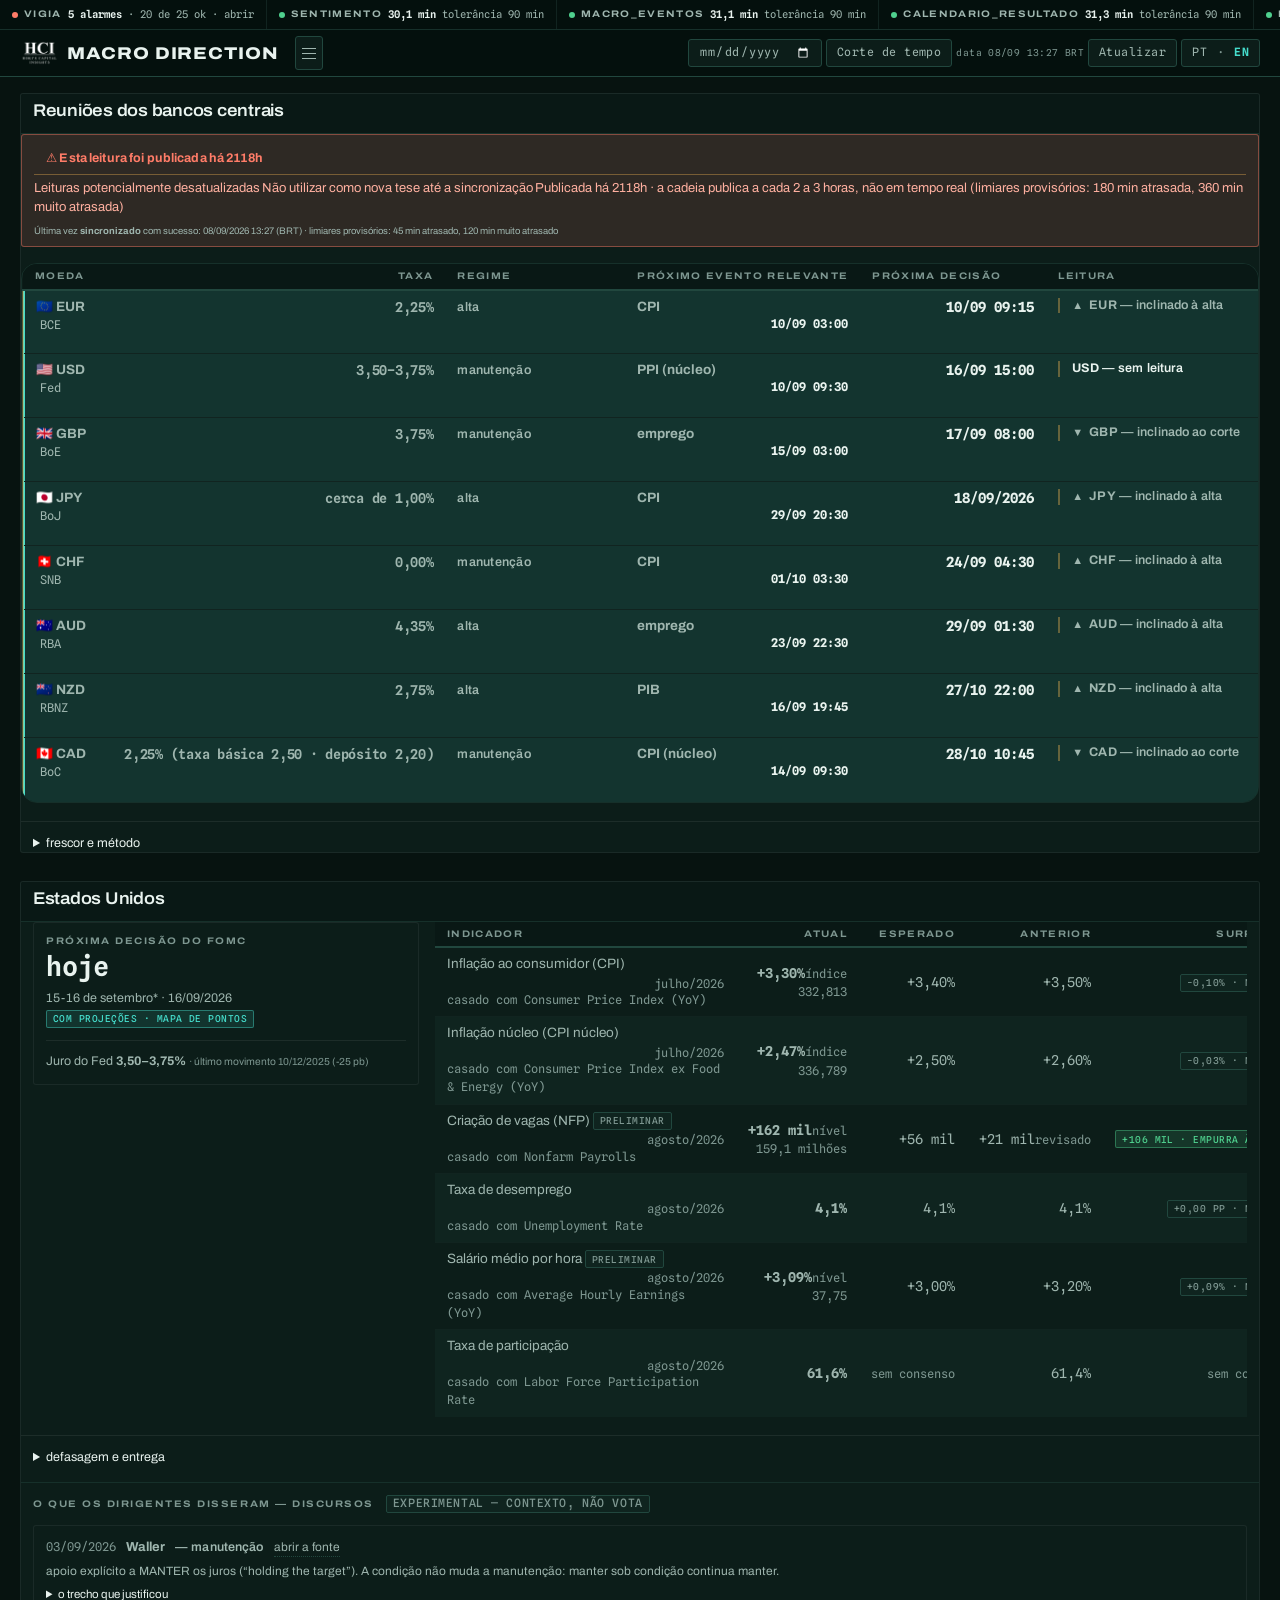
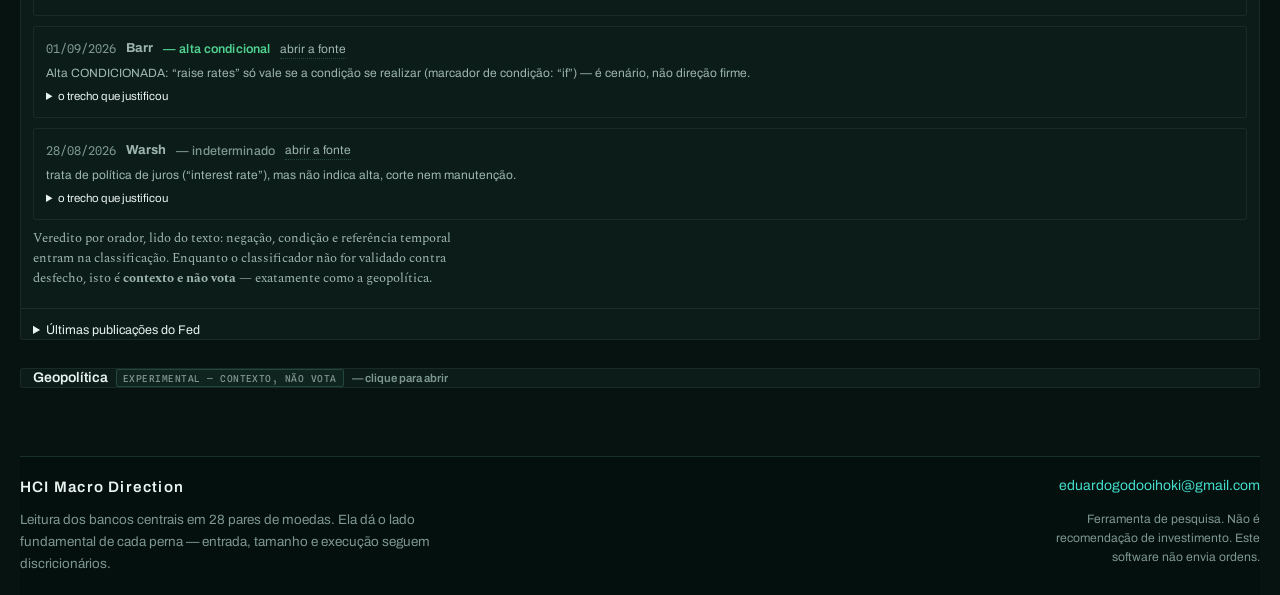
==== commit 4183393b: "Limpeza da aba de mercado: uma informacao por celula O Eduardo riscou a tela a mao e a regra dele e " ====
--- a/index.html
+++ b/index.html
@@ -15,7 +15,7 @@
        ordem e por prefixo html nos seletores. As tres familias vem no @import dela. -->
   <link rel="preconnect" href="https://fonts.googleapis.com">
   <link rel="preconnect" href="https://fonts.gstatic.com" crossorigin>
-  <link rel="stylesheet" href="estilo_hci.css?v=20260908-lista3">
+  <link rel="stylesheet" href="estilo_hci.css?v=20260908-limpa1">
 </head>
 <body>
   <header class="site-header">
@@ -75,7 +75,10 @@
       <span>Mostrando só o que se sabia em <b id="timeCutLabel">—</b>. Resultados e dias posteriores ficam ocultos.</span>
       <button id="timeCutClear" type="button">Sair</button>
     </div>
-    <section id="systemMessage" class="system-line" aria-live="polite">Painel de leitura. Ele dá o lado fundamental; a entrada é sua.</section>
+    <!-- [08/set] O Eduardo riscou a linha de STATUS: ela repetia, em toda carga e no topo de
+         tudo, um aviso que ja esta no rodape e no cabecalho de cada aba. Fica escondida (o
+         app.js antigo ainda escreve nela, entao o elemento continua existindo). -->
+    <section id="systemMessage" class="system-line" aria-live="polite" hidden></section>
     <section class="aviso-reprovado">
       <strong>Versão experimental — reprovada nos testes de utilidade direcional.</strong>
       Em 31/ago/2026 o FUND V0.1 foi avaliado como filtro de entradas técnicas (3 setups × 3 horizontes,
@@ -505,7 +508,7 @@
        window.HCI_MEDIDORES existindo nesse instante. Sem fetch, sem evento. -->
   <script src="ui_medidores.js?v=20260906-vis1"></script>
   <script src="ui_agentes.js?v=20260908-agentes1"></script>
-  <script src="ui_macro.js?v=20260908-lista2"></script>
+  <script src="ui_macro.js?v=20260908-limpa1"></script>
   <!-- Depois do ui_macro.js de proposito: ele repinta os paineis a cada 900 ms e precisa
        ter desenhado antes de a auditoria esconder as manchetes posteriores ao corte. -->
   <script src="ui_corte_auditoria.js?v=20260905-rev1"></script>
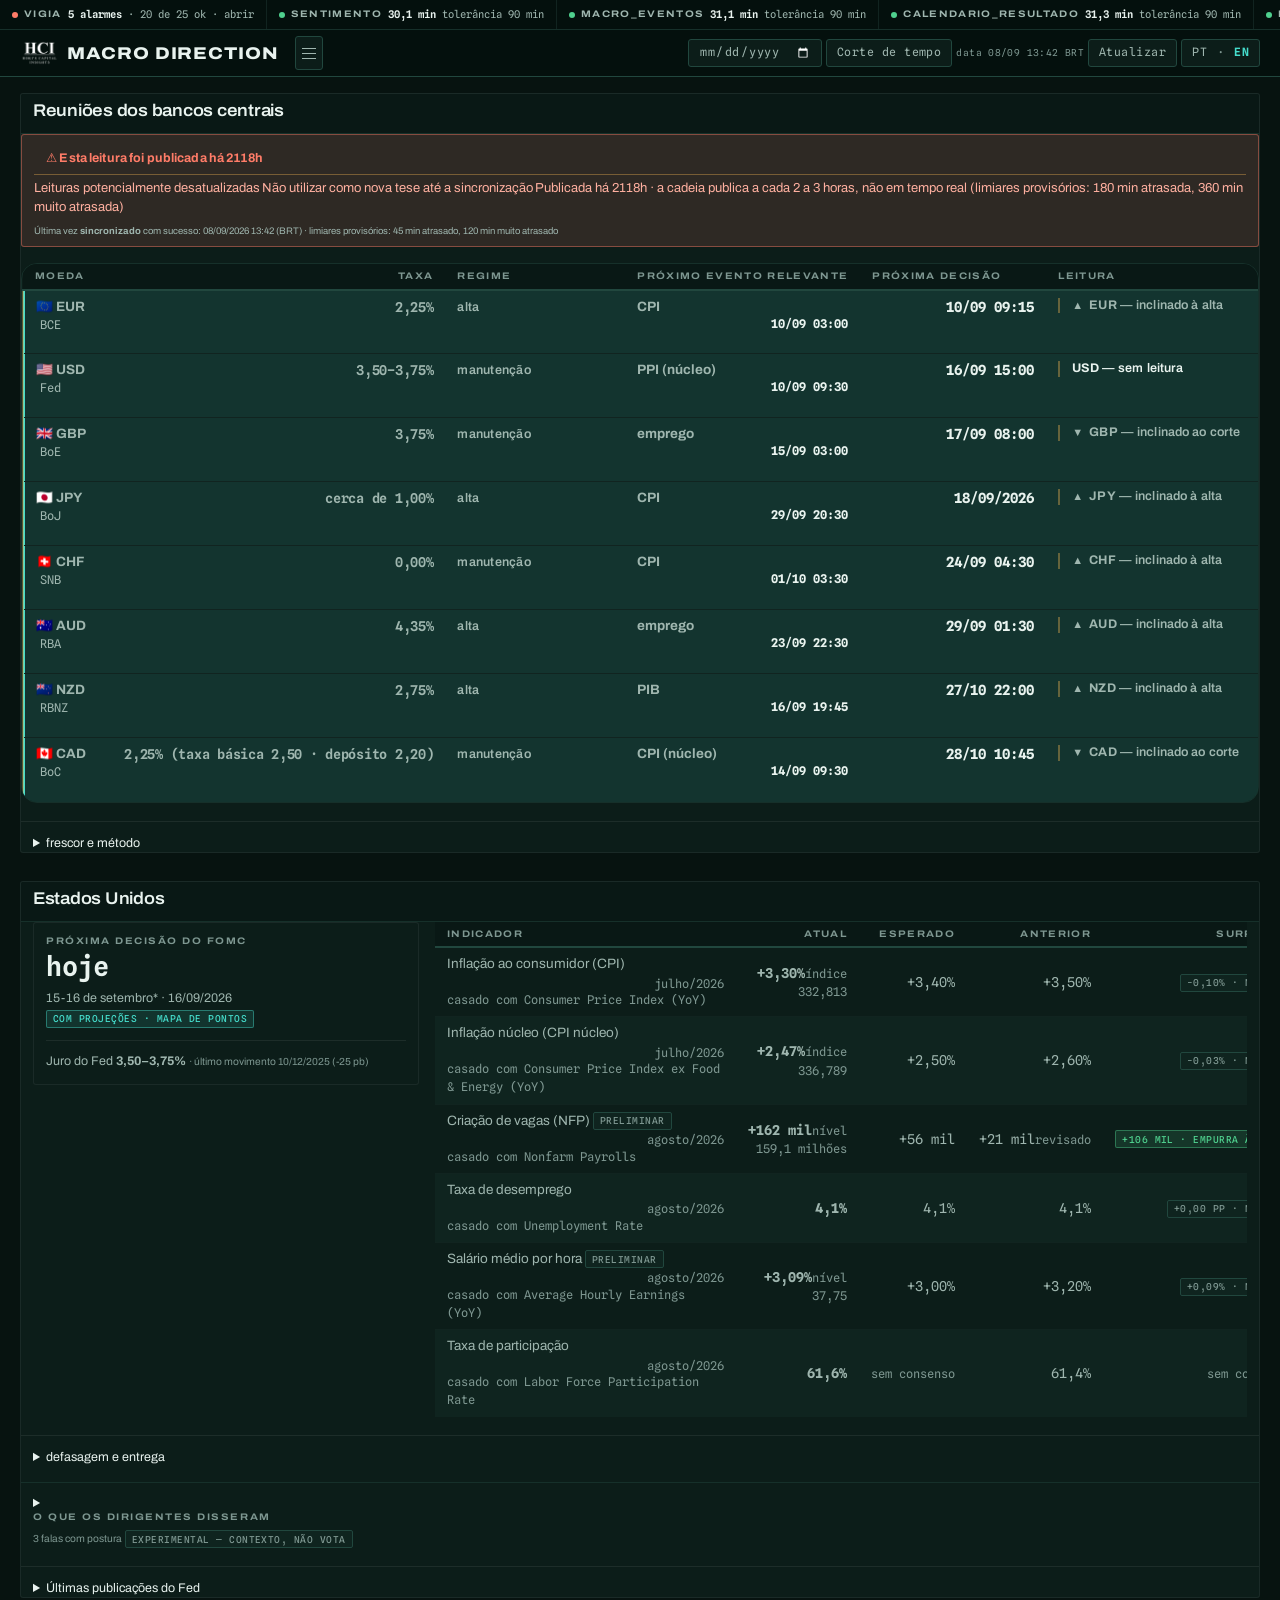
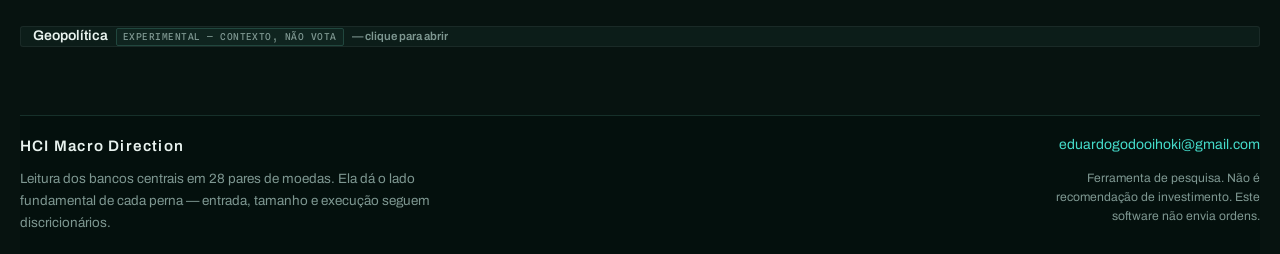
==== commit 5892ca7a: "Limpeza da aba de pares: o porque sobe, a ressalva desce, o silencio nao ocupa tela O Eduardo riscou" ====
--- a/index.html
+++ b/index.html
@@ -508,7 +508,7 @@
        window.HCI_MEDIDORES existindo nesse instante. Sem fetch, sem evento. -->
   <script src="ui_medidores.js?v=20260906-vis1"></script>
   <script src="ui_agentes.js?v=20260908-agentes1"></script>
-  <script src="ui_macro.js?v=20260908-limpa1"></script>
+  <script src="ui_macro.js?v=20260908-limpa2"></script>
   <!-- Depois do ui_macro.js de proposito: ele repinta os paineis a cada 900 ms e precisa
        ter desenhado antes de a auditoria esconder as manchetes posteriores ao corte. -->
   <script src="ui_corte_auditoria.js?v=20260905-rev1"></script>
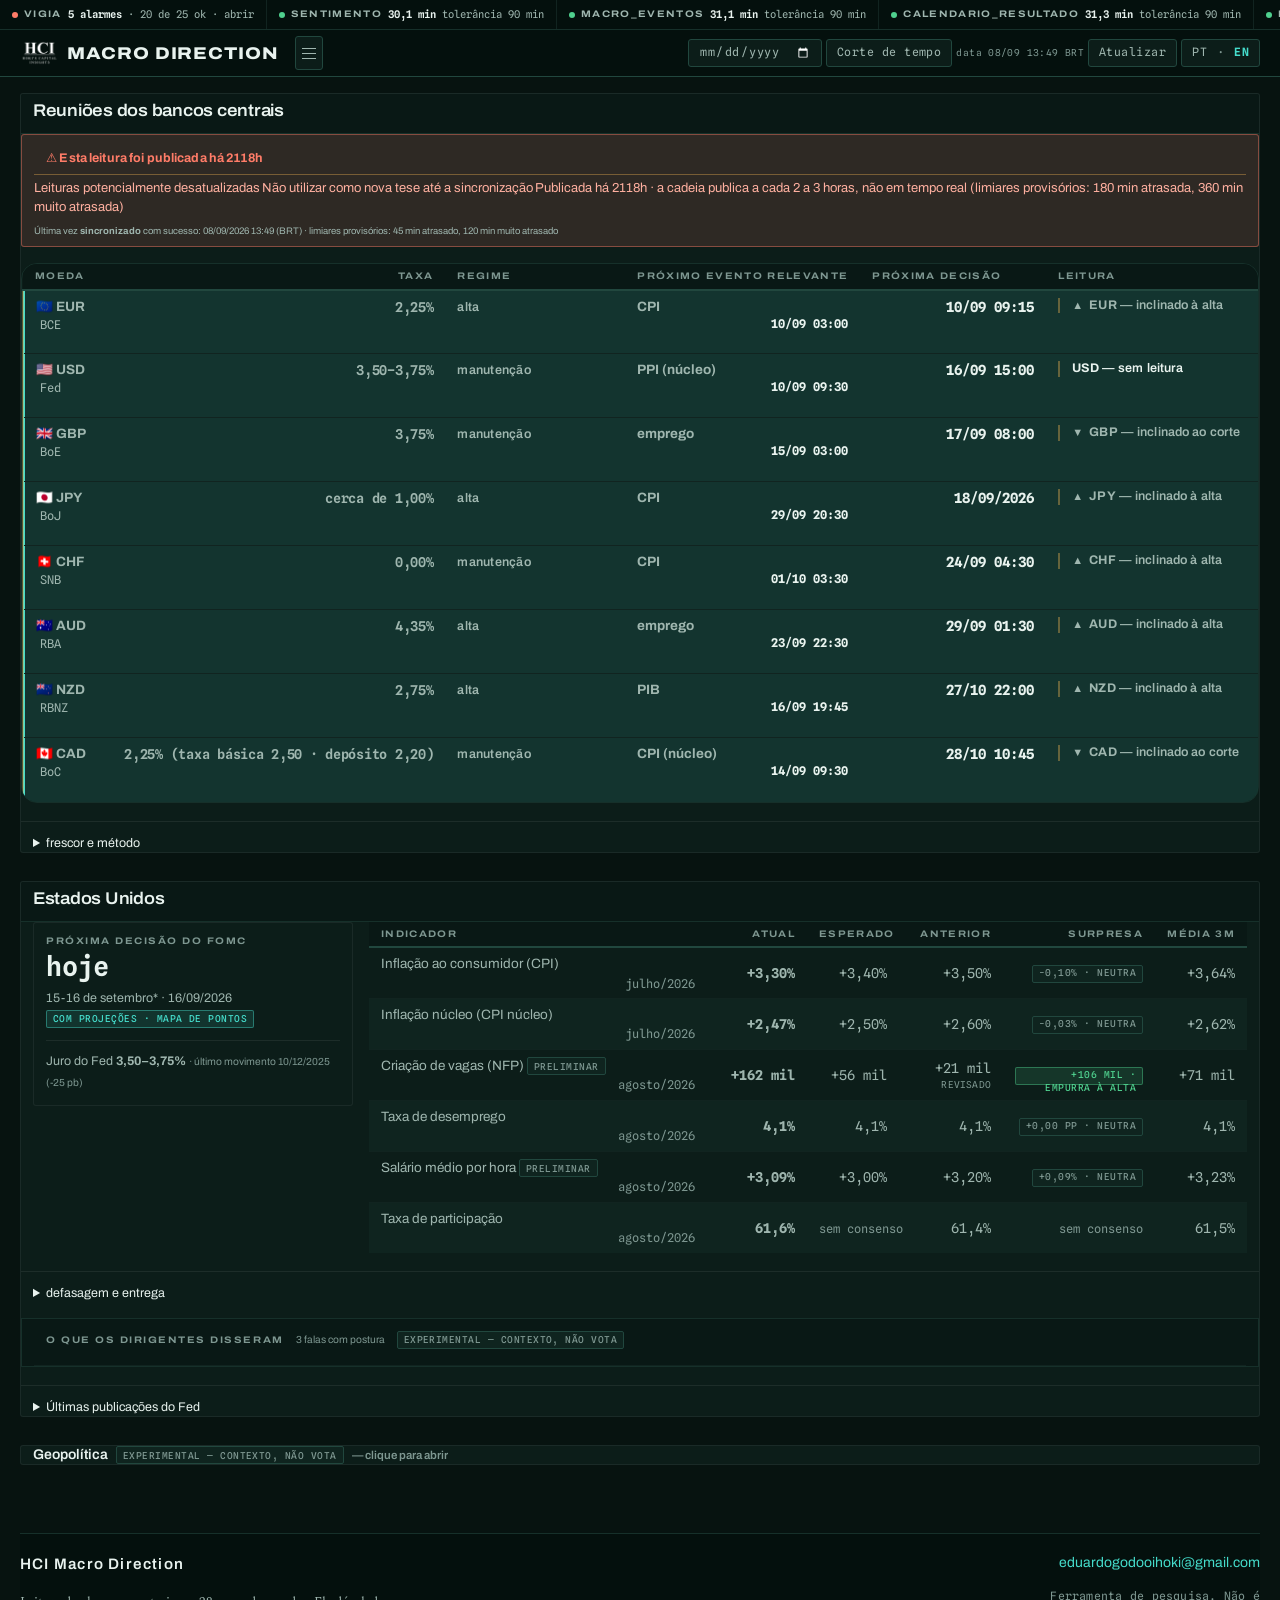
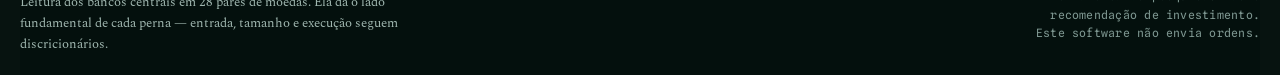
==== commit 4437ee09: "Quatro marcacoes a mao do Eduardo: a tabela dos EUA, as falas, o rodape da geopolitica e a letra 1) " ====
--- a/index.html
+++ b/index.html
@@ -15,7 +15,7 @@
        ordem e por prefixo html nos seletores. As tres familias vem no @import dela. -->
   <link rel="preconnect" href="https://fonts.googleapis.com">
   <link rel="preconnect" href="https://fonts.gstatic.com" crossorigin>
-  <link rel="stylesheet" href="estilo_hci.css?v=20260908-limpa1">
+  <link rel="stylesheet" href="estilo_hci.css?v=20260908-caixas">
 </head>
 <body>
   <header class="site-header">
@@ -508,7 +508,7 @@
        window.HCI_MEDIDORES existindo nesse instante. Sem fetch, sem evento. -->
   <script src="ui_medidores.js?v=20260906-vis1"></script>
   <script src="ui_agentes.js?v=20260908-agentes1"></script>
-  <script src="ui_macro.js?v=20260908-limpa2"></script>
+  <script src="ui_macro.js?v=20260908-caixas"></script>
   <!-- Depois do ui_macro.js de proposito: ele repinta os paineis a cada 900 ms e precisa
        ter desenhado antes de a auditoria esconder as manchetes posteriores ao corte. -->
   <script src="ui_corte_auditoria.js?v=20260905-rev1"></script>
--- a/estilo_hci.css
+++ b/estilo_hci.css
@@ -2406,3 +2406,178 @@
    §6.6 continua como estava para os alarmes de identificador curto. */
 html .faixa-alarmes .alarme > div{ min-width:0; }
 html .faixa-alarmes .alarme .identificador{ overflow-wrap:anywhere; word-break:break-word; }
+
+/* ============================================================================
+   §08set · QUATRO CORRECOES QUE O EDUARDO MARCOU A MAO
+   ----------------------------------------------------------------------------
+   (1) TABELA DOS EUA — "parece estar mal configurado".
+       Causa real: `.mac-tabela td small{display:inline}` do ui_macro.js tem
+       especificidade (0,1,2) e VENCIA `.mac-eua-nivel{display:block}` (0,1,0).
+       Por isso "indice"/"nivel" grudavam no numero: "+3,30%indice". O nivel saiu
+       da tela (foi para o title); o "revisado" desceu para a linha de baixo, como
+       ele pediu — "coloque o revisado do anterior abaixo ou nem coloque".
+   (2) FALAS — "coloque o veredito antes do que eles disseram ja que e mais
+       importante" e "priorize o significado acima do que foi dito".
+   (3) RODAPE DA GEOPOLITICA — "tem que estar melhor destacado".
+   (4) "MELHORE A LETRA DESSAS CAIXAS REALCADAS" — as notas de rodape estavam em
+       --tinta-3 9,5px mono, tamanho de carimbo para texto que se le. Viram
+       serifa 12,5/1,68 em --tinta-2, que e a escala de PROSA da casa (§5.1 do
+       manual reservava o mono ao carimbo, nao ao paragrafo).
+   ============================================================================ */
+
+/* --- (1) a tabela dos EUA ------------------------------------------------- */
+html .mac-tabela td .mac-eua-revisado,
+html .mac-tabela td .mac-eua-casado{
+  display:block; margin-top:var(--e1);
+  font-family:var(--mono); font-size:var(--t-micro);
+  color:var(--tinta-3); font-weight:400; letter-spacing:.02em;
+}
+html .mac-tabela td .mac-eua-revisado{ text-transform:uppercase; }
+/* a celula da surpresa carrega "+106 mil · empurra a alta" e o nowrap herdado de
+   .mac-num-td empurrava a tabela para fora da tela (a barra horizontal da foto) */
+html .mac-tabela td.mac-surp-td{ white-space:normal; }
+
+/* --- (2) as falas: caixa, veredito na frente, significado acima do literal -- */
+html .mac-falas{
+  margin-top:var(--e6); padding:0; border:1px solid var(--regua);
+  background:var(--painel-fundo); border-top:1px solid var(--regua);
+}
+html .mac-falas > summary{
+  padding:var(--e5) var(--e5); border-bottom:1px solid var(--regua-fraca);
+}
+html .mac-falas[open] > summary{ border-bottom:1px solid var(--regua); }
+html .mac-falas ul{ margin:0; padding:var(--e5); gap:var(--e5); }
+html .mac-falas .mac-fala{
+  padding:var(--e5); border:1px solid var(--regua-fraca);
+  background:var(--fundo-band);
+}
+html .mac-falas .mac-fala-topo{
+  display:flex; gap:var(--e4); align-items:baseline; flex-wrap:wrap;
+}
+/* O VEREDITO E O PRIMEIRO ELEMENTO E O UNICO EM CAIXA — e ele que responde a
+   pergunta. O nome do orador e a data sao referencia, e ficam atras. */
+html .mac-falas .mac-veredito{
+  order:-1; font-family:var(--mono); font-size:var(--t-micro);
+  text-transform:uppercase; letter-spacing:.08em; font-weight:500;
+  padding:3px var(--e3); border:1px solid var(--regua-forte); border-radius:2px;
+}
+html .mac-falas .mac-veredito.v-alta,
+html .mac-falas .mac-veredito.v-alta-cond{ border-color:var(--alta-borda); background:var(--alta-fraca); }
+html .mac-falas .mac-veredito.v-corte,
+html .mac-falas .mac-veredito.v-corte-cond{ border-color:var(--corte-borda); background:var(--corte-fraca); }
+html .mac-falas .mac-fala-topo strong{ font-size:var(--t-md); color:var(--tinta); font-weight:600; }
+html .mac-falas .mac-fala-data{
+  font-family:var(--mono); font-size:var(--t-micro); color:var(--tinta-3);
+  margin-left:auto;
+}
+/* o SIGNIFICADO — o que a fala quer dizer — e o texto principal do cartao */
+html .mac-falas .mac-fala-motivo{
+  margin-top:var(--e4); font-family:var(--serifa);
+  font-size:var(--t-base); line-height:1.62; color:var(--tinta-2); opacity:1;
+}
+/* o que ele disse no original e a REFERENCIA: fica no pe, atras de um clique */
+html .mac-falas .mac-fala-pe{
+  display:flex; gap:var(--e5); align-items:baseline; flex-wrap:wrap;
+  margin-top:var(--e4); padding-top:var(--e3);
+  border-top:1px solid var(--regua-fraca);
+}
+html .mac-falas .mac-fala-trecho{ margin:0; }
+html .mac-falas .mac-fala-trecho summary{
+  font-family:var(--mono); font-size:var(--t-micro); letter-spacing:.04em;
+  text-transform:uppercase; color:var(--tinta-3); opacity:1;
+}
+html .mac-falas .mac-fala-trecho summary:hover{ color:var(--marca); }
+html .mac-falas .mac-fala-frase{
+  font-family:var(--serifa); font-size:var(--t-base); line-height:1.62;
+  color:var(--tinta-2); border-left:2px solid var(--regua-forte);
+}
+html .mac-falas .mac-fala-link{
+  font-family:var(--mono); font-size:var(--t-micro); letter-spacing:.04em;
+  text-transform:uppercase; color:var(--tinta-3); opacity:1;
+}
+html .mac-falas .mac-fala-link:hover{ color:var(--marca); }
+
+/* --- (3) o rodape da geopolitica, destacado ------------------------------- */
+html .mac-geo-rodape{
+  margin-top:var(--e7); padding:var(--e6);
+  border:1px solid var(--regua); border-left:2px solid var(--aviso-fio);
+  background:var(--painel-fundo);
+}
+html .mac-geo-rodape-topo{
+  display:flex; gap:var(--e5); align-items:baseline; flex-wrap:wrap;
+  margin-bottom:var(--e4);
+}
+html .mac-geo-rodape p{
+  margin:0; font-family:var(--serifa); font-size:var(--t-base);
+  line-height:1.68; color:var(--tinta-2); max-width:78ch;
+}
+html .mac-geo-rodape .mac-geo-regra b{ color:var(--tinta); font-weight:600; }
+html .mac-geo-rodape .mac-geo-hipotese{
+  margin-top:var(--e5); padding-top:var(--e5);
+  border-top:1px solid var(--regua-fraca); color:var(--tinta-2);
+}
+html .mac-geo-rodape .mac-geo-hipotese b{ color:var(--aviso); font-weight:600; }
+html .mac-geo-rodape .mac-geo-pe{
+  margin-top:var(--e5); font-family:var(--mono); font-size:var(--t-micro);
+  letter-spacing:.02em; color:var(--tinta-3); line-height:1.6;
+}
+html .mac-geo-rodape .mac-geo-pe:empty{ display:none; }
+
+/* --- (4) a letra das caixas realcadas ------------------------------------- */
+/* Nota de rodape e PROSA: serifa, corpo de leitura, --tinta-2. O mono 9,5px de
+   carimbo continua valendo para .tab-pe e .mac-frescor, que sao carimbo mesmo. */
+html .mac-eua-nota,
+html .method-note{
+  font-family:var(--serifa); font-size:var(--t-base); line-height:1.68;
+  color:var(--tinta-2); padding:var(--e5) var(--e6); max-width:82ch;
+}
+html .mac-eua-nota b, html .method-note b{ color:var(--tinta); font-weight:600; }
+
+/* o rodape do site: os dois blocos que ele circulou */
+html .site-footer{ font-size:var(--t-base); color:var(--tinta-2); }
+html .site-footer p{
+  font-family:var(--serifa); font-size:var(--t-base); line-height:1.68;
+  color:var(--tinta-2); max-width:62ch; margin:var(--e3) 0 0;
+}
+html .site-footer .footer-contact{ text-align:right; }
+html .site-footer .footer-contact small{
+  display:block; margin-top:var(--e3); max-width:34ch; margin-left:auto;
+  font-family:var(--mono); font-size:var(--t-min); line-height:1.6;
+  color:var(--tinta-3); letter-spacing:.02em;
+}
+
+/* --- (1b) a tabela dos EUA cabia em 852px e pedia 960 ---------------------
+   Era a barra de rolagem horizontal da foto, com a coluna SURPRESA cortada ao
+   meio. Duas medidas, nenhuma delas escondendo dado: o cartao do FOMC deixa de
+   ser 386px fixos, e a coluna do INDICADOR passa a quebrar linha em vez de
+   empurrar a tabela para fora (os nomes sao longos: "Inflacao ao consumidor
+   (CPI)" mais "casado com CPI (ano a ano)" embaixo). --------------------- */
+html .mac-eua-grid{ grid-template-columns:minmax(260px,320px) minmax(0,1fr); }
+/* `max-width` NAO tem efeito em celula de tabela com table-layout:auto (a
+   especificacao manda ignorar) — foi por isso que a coluna do indicador CRESCEU
+   para 402px em vez de quebrar quando o "casado com" saiu. Com table-layout
+   fixed as larguras passam a valer e a tabela cabe. */
+/* A CAUSA RAIZ era desta folha: `min-width:960px` fixo na tabela dos EUA, num
+   espaco de 918px. Nao havia largura de tela que resolvesse — a barra horizontal
+   e a coluna SURPRESA cortada eram garantidas. As larguras por coluna ja somam
+   750px, entao os 960 eram folga arbitraria. Com table-layout fixed a soma passa
+   a valer e a coluna do indicador recebe o resto. */
+html .mac-eua-grid .mac-eua-tabela > table.mac-tabela,
+html .tabela-eua{ min-width:760px; table-layout:fixed; }
+html .mac-eua-grid .mac-eua-tabela > table.mac-tabela th{ white-space:normal; }
+html .mac-eua-grid .mac-eua-tabela > table.mac-tabela td:nth-child(1){ white-space:normal; }
+@media (max-width:900px){
+  html .mac-eua-grid{ grid-template-columns:minmax(0,1fr); }
+}
+/* o chip "+106 mil · empurra a alta" e mais largo que a coluna: com table-layout
+   fixed ele vazava por cima da MEDIA 3M. Passa a quebrar dentro da propria celula */
+html .mac-eua-grid .mac-eua-tabela > table.mac-tabela td.mac-surp-td .mac-surp{
+  display:inline-block; white-space:normal; text-align:right; line-height:1.45;
+}
+/* o sumario da caixa de falas quebrava em duas linhas: o triangulo sozinho em
+   cima e o titulo embaixo, porque .mac-perna-papel e display:block */
+html .mac-falas > summary{
+  display:flex; gap:var(--e5); align-items:baseline; flex-wrap:wrap;
+  cursor:pointer; list-style-position:outside;
+}
+html .mac-falas > summary .mac-perna-papel{ display:inline; }
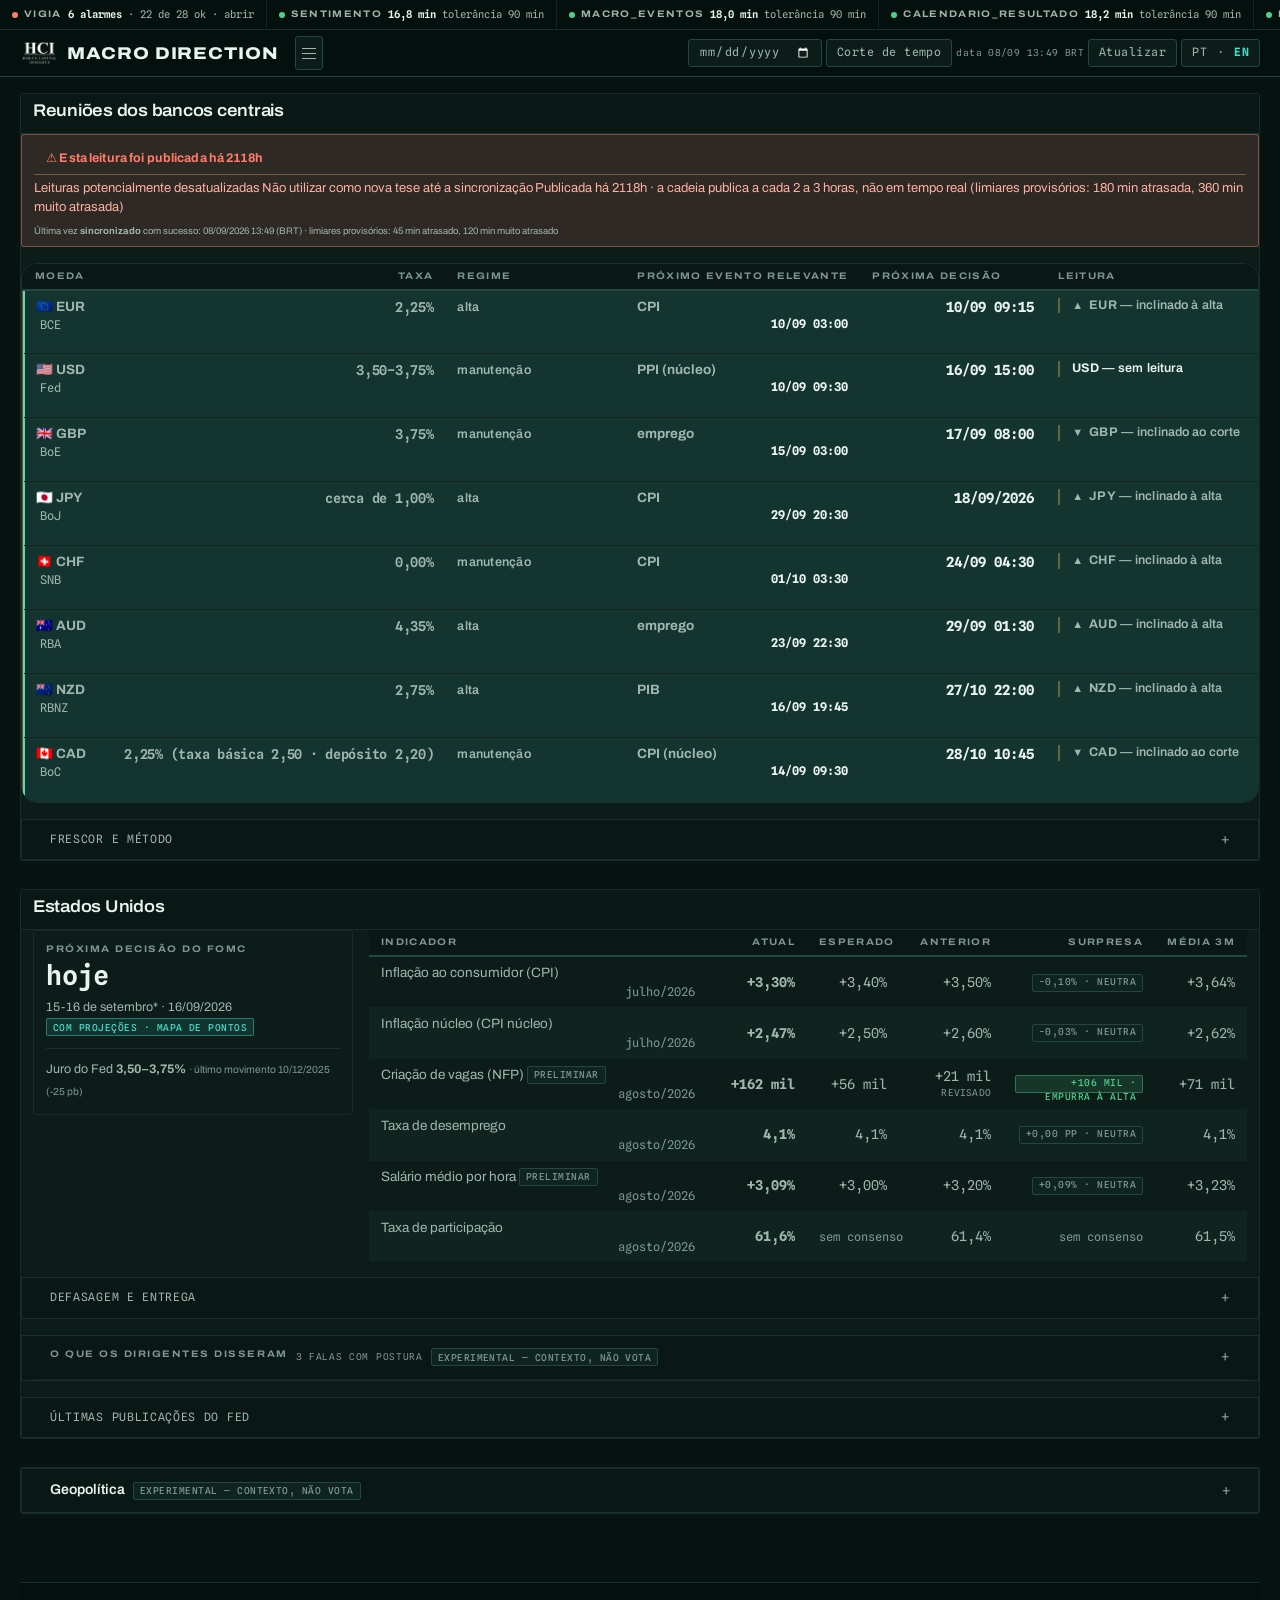
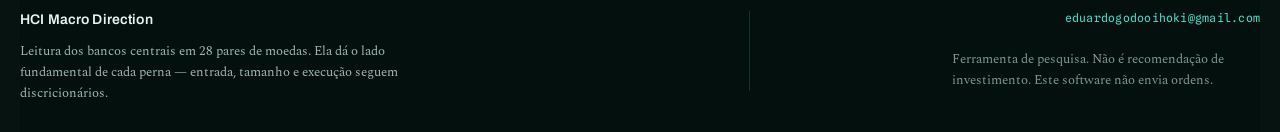
==== commit 6e30c83f: "Expansiveis viram controle, calendario minimalista, o metodo sai da tela, e o vigia passa a medir a " ====
--- a/index.html
+++ b/index.html
@@ -15,7 +15,7 @@
        ordem e por prefixo html nos seletores. As tres familias vem no @import dela. -->
   <link rel="preconnect" href="https://fonts.googleapis.com">
   <link rel="preconnect" href="https://fonts.gstatic.com" crossorigin>
-  <link rel="stylesheet" href="estilo_hci.css?v=20260908-caixas">
+  <link rel="stylesheet" href="estilo_hci.css?v=20260908-caixas3">
 </head>
 <body>
   <header class="site-header">
@@ -507,8 +507,8 @@
   <!-- ANTES do ui_macro.js: ele desenha assim que o dado chega e precisa do
        window.HCI_MEDIDORES existindo nesse instante. Sem fetch, sem evento. -->
   <script src="ui_medidores.js?v=20260906-vis1"></script>
-  <script src="ui_agentes.js?v=20260908-agentes1"></script>
-  <script src="ui_macro.js?v=20260908-caixas"></script>
+  <script src="ui_agentes.js?v=20260908-vigia"></script>
+  <script src="ui_macro.js?v=20260908-caixas3"></script>
   <!-- Depois do ui_macro.js de proposito: ele repinta os paineis a cada 900 ms e precisa
        ter desenhado antes de a auditoria esconder as manchetes posteriores ao corte. -->
   <script src="ui_corte_auditoria.js?v=20260905-rev1"></script>
--- a/estilo_hci.css
+++ b/estilo_hci.css
@@ -2533,17 +2533,45 @@
 }
 html .mac-eua-nota b, html .method-note b{ color:var(--tinta); font-weight:600; }
 
-/* o rodape do site: os dois blocos que ele circulou */
-html .site-footer{ font-size:var(--t-base); color:var(--tinta-2); }
+/* O RODAPE DO SITE.
+   Ele voltou duas vezes com "ainda mal formatado". O que estava errado: a coluna da
+   direita era mono alinhada A DIREITA — texto ragged-left, que se le mal em tres linhas —
+   enquanto a esquerda era serifa alinhada a esquerda. Duas familias, dois alinhamentos e
+   duas escalas no mesmo rodape. Agora as duas colunas dividem a MESMA linha de base, o
+   mesmo alinhamento e a mesma escala; o que separa e a cor e um fio, nao o alinhamento. */
+html .site-footer{
+  font-size:var(--t-base); color:var(--tinta-2);
+  grid-template-columns:minmax(0,1.35fr) minmax(0,1fr);
+  gap:var(--e9); align-items:start; padding:var(--e8) var(--e7);
+}
+html .site-footer > div > strong{
+  display:block; font-size:var(--t-md); color:var(--tinta); font-weight:600;
+  letter-spacing:.01em; margin-bottom:var(--e4);
+}
 html .site-footer p{
   font-family:var(--serifa); font-size:var(--t-base); line-height:1.68;
-  color:var(--tinta-2); max-width:62ch; margin:var(--e3) 0 0;
-}
-html .site-footer .footer-contact{ text-align:right; }
+  color:var(--tinta-2); max-width:58ch; margin:0;
+}
+html .site-footer .footer-contact{
+  text-align:left; padding-left:var(--e7); border-left:1px solid var(--regua);
+}
+html .site-footer .footer-contact a{
+  display:block; font-family:var(--mono); font-size:var(--t-min);
+  letter-spacing:.02em; color:var(--marca); text-decoration:none;
+  overflow-wrap:anywhere; margin-bottom:var(--e4);
+}
+html .site-footer .footer-contact a:hover{ text-decoration:underline; }
 html .site-footer .footer-contact small{
-  display:block; margin-top:var(--e3); max-width:34ch; margin-left:auto;
-  font-family:var(--mono); font-size:var(--t-min); line-height:1.6;
-  color:var(--tinta-3); letter-spacing:.02em;
+  display:block; max-width:44ch;
+  font-family:var(--serifa); font-size:var(--t-base); line-height:1.68;
+  color:var(--tinta-3); letter-spacing:0;
+}
+@media (max-width:820px){
+  html .site-footer{ grid-template-columns:minmax(0,1fr); gap:var(--e7); }
+  html .site-footer .footer-contact{
+    padding-left:0; padding-top:var(--e6);
+    border-left:0; border-top:1px solid var(--regua);
+  }
 }
 
 /* --- (1b) a tabela dos EUA cabia em 852px e pedia 960 ---------------------
@@ -2581,3 +2609,91 @@
   cursor:pointer; list-style-position:outside;
 }
 html .mac-falas > summary .mac-perna-papel{ display:inline; }
+
+/* --- o vigia declara a propria idade -------------------------------------
+   Ele mede o frescor de todo mundo e nao media o proprio: em 08/set a tela
+   mostrava um retrato de 19 h atras com cara de agora. Quando passa da
+   tolerancia, a faixa diz isso ANTES das linhas, no tom de degradacao. */
+html .alarme-bloco .alarme-velho{
+  margin:0; padding:var(--e4) var(--e6);
+  border-bottom:1px solid var(--aviso-fio-2);
+  background:var(--aviso-fraca);
+  font-family:var(--serifa); font-size:var(--t-base); line-height:1.6;
+  color:var(--tinta-2);
+}
+html .alarme-bloco .alarme-velho strong{ color:var(--aviso); font-weight:600; }
+
+/* ============================================================================
+   §08set-b · OS EXPANSIVEIS VIRAM CONTROLE, NAO LINHA SOLTA
+   ----------------------------------------------------------------------------
+   Ele apontou tres pelo nome — "defasagem e entrega", "Ultimas publicacoes do
+   Fed" e "Geopolitica" — e o dos pares ("a caixa dele ainda parece retraida /
+   escondida"). Todos tinham o mesmo desenho: um triangulo cinza a 60% de opacidade
+   sobre um fio, sem fundo e sem area de clique declarada. Nao PARECIAM clicaveis,
+   e um controle que nao parece controle nao existe.
+   Agora todo <details> desta familia e uma barra com fundo, borda e sinal de
+   abrir/fechar a direita — e o estado aberto se distingue do fechado.
+   ============================================================================ */
+html .mac-det-mais{
+  margin-top:var(--e6); border:1px solid var(--regua); border-top:1px solid var(--regua);
+  padding-top:0; background:var(--painel-fundo);
+}
+html .mac-det-mais > summary{
+  display:flex; align-items:center; gap:var(--e4);
+  padding:var(--e5) var(--e6); cursor:pointer; opacity:1;
+  font-family:var(--mono); font-size:var(--t-min);
+  letter-spacing:.06em; text-transform:uppercase; color:var(--tinta-2);
+  list-style:none; position:relative;
+}
+html .mac-det-mais > summary::-webkit-details-marker{ display:none; }
+html .mac-det-mais > summary::marker{ content:""; }
+/* o sinal de abrir/fechar, a direita, no lugar do triangulo padrao */
+html .mac-det-mais > summary::after{
+  content:"+"; margin-left:auto; font-family:var(--mono); font-size:var(--t-md);
+  line-height:1; color:var(--tinta-3);
+}
+html .mac-det-mais[open] > summary::after{ content:"\2212"; }
+html .mac-det-mais > summary:hover{ background:var(--fundo-band); color:var(--tinta); }
+html .mac-det-mais > summary:hover::after{ color:var(--marca); }
+html .mac-det-mais[open] > summary{
+  border-bottom:1px solid var(--regua); color:var(--tinta);
+}
+html .mac-det-mais > *:not(summary){ padding:var(--e5) var(--e6); }
+html .mac-det-mais-corpo{ opacity:1; color:var(--tinta-2); }
+
+/* a Geopolitica e uma secao inteira, nao um bloco de dentro de cartao */
+html .mac-geo-det{
+  border:1px solid var(--regua); background:var(--painel-fundo);
+}
+html .mac-geo-det > summary{
+  display:flex; align-items:center; gap:var(--e5);
+  padding:var(--e5) var(--e6); cursor:pointer;
+  list-style:none; position:relative;
+}
+html .mac-geo-det > summary::-webkit-details-marker{ display:none; }
+html .mac-geo-det > summary::marker{ content:""; }
+html .mac-geo-det > summary::after{
+  content:"+"; margin-left:auto; font-family:var(--mono); font-size:var(--t-md);
+  line-height:1; color:var(--tinta-3);
+}
+html .mac-geo-det[open] > summary::after{ content:"\2212"; }
+html .mac-geo-det > summary:hover{ background:var(--fundo-band); }
+html .mac-geo-det > summary:hover::after{ color:var(--marca); }
+html .mac-geo-det[open] > summary{ border-bottom:1px solid var(--regua); }
+html .mac-geo-sum{
+  display:flex; align-items:baseline; gap:var(--e4); flex-wrap:wrap;
+  font-size:var(--t-md); color:var(--tinta); font-weight:600;
+}
+html .mac-geo-det > *:not(summary){ padding:var(--e6); }
+
+/* a caixa das falas usa a mesma familia: o sinal a direita tambem vale la */
+html .mac-falas > summary{ list-style:none; position:relative; }
+html .mac-falas > summary::-webkit-details-marker{ display:none; }
+html .mac-falas > summary::marker{ content:""; }
+html .mac-falas > summary::after{
+  content:"+"; margin-left:auto; font-family:var(--mono); font-size:var(--t-md);
+  line-height:1; color:var(--tinta-3);
+}
+html .mac-falas[open] > summary::after{ content:"\2212"; }
+html .mac-falas > summary:hover{ background:var(--fundo-band); }
+html .mac-falas > summary:hover::after{ color:var(--marca); }
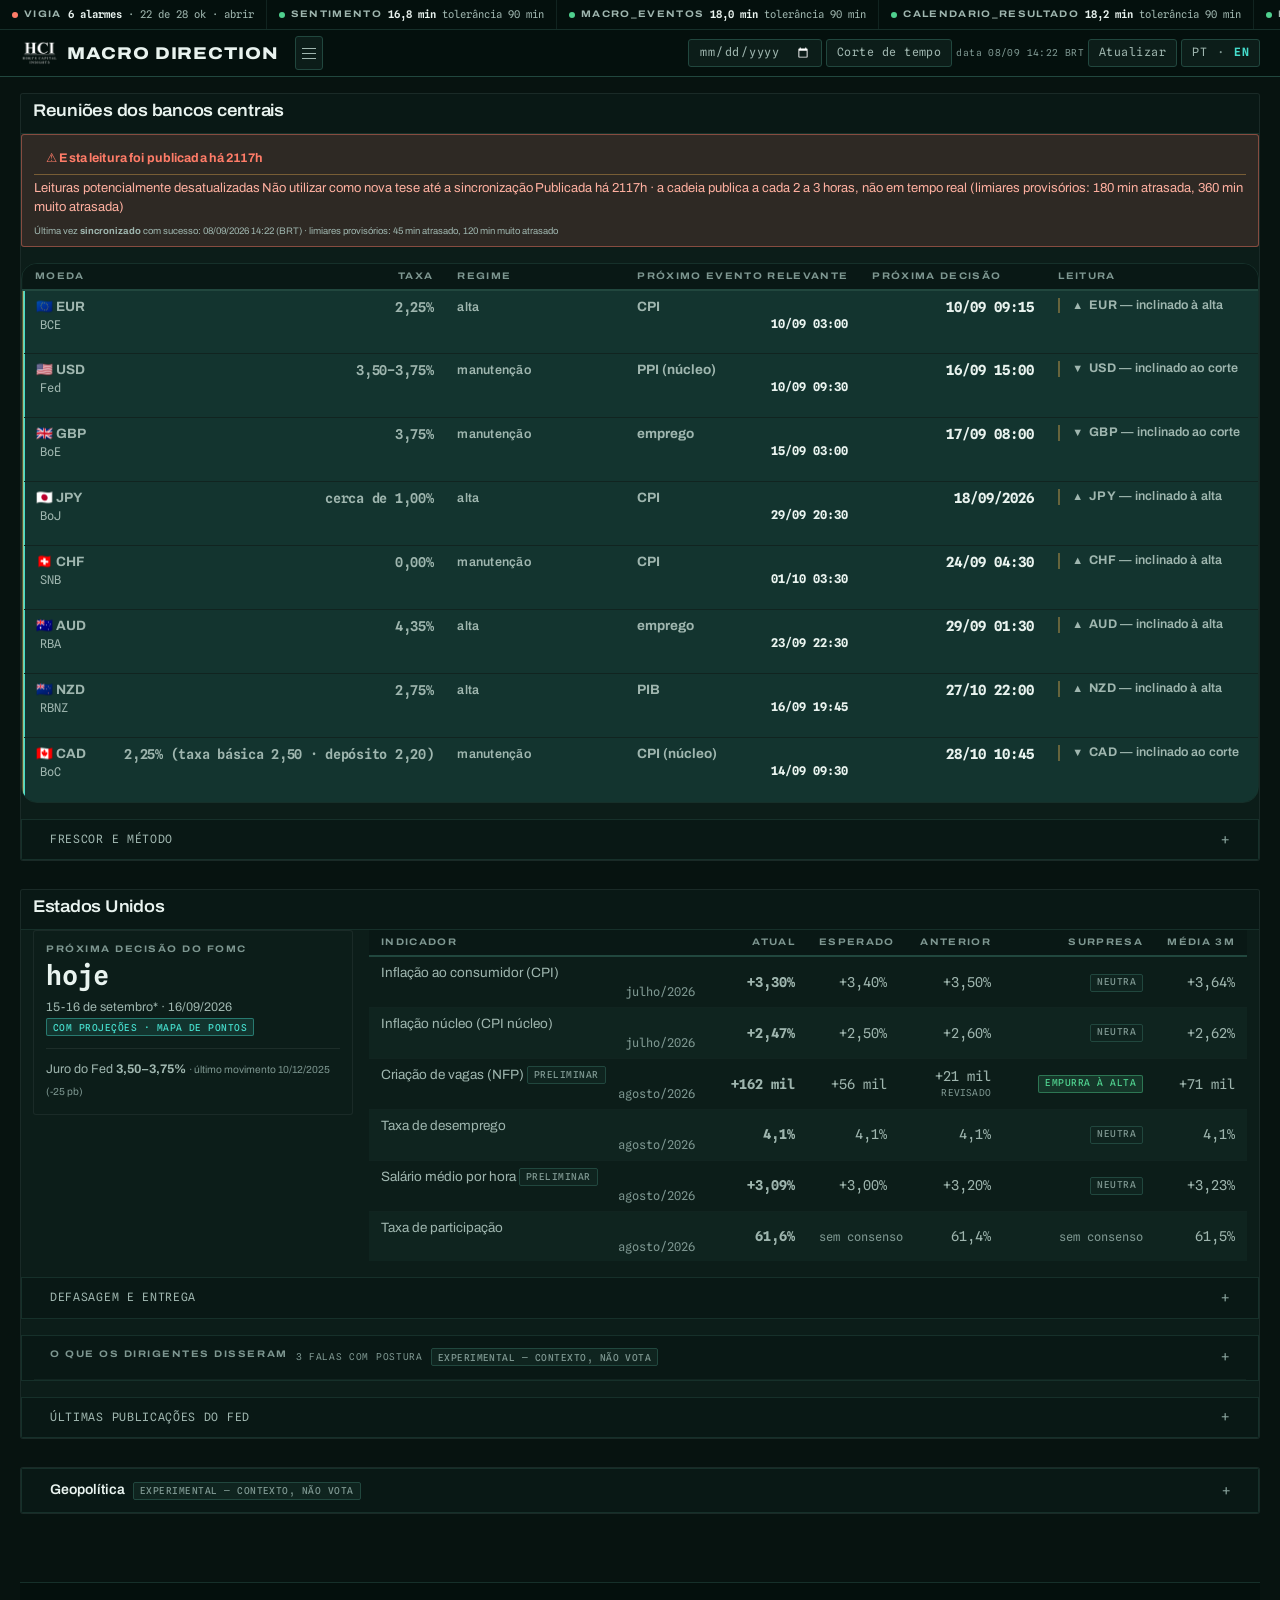
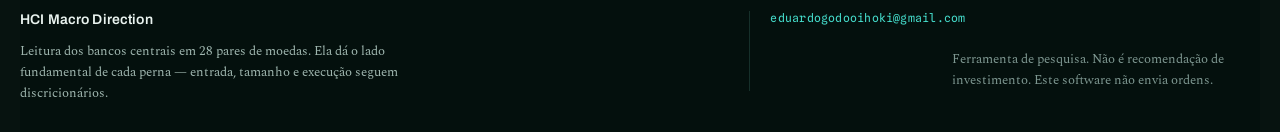
==== commit f7ebc93b: "Minimalismo: a tela responde a DIRECAO; como se chegou nela fica atras do clique "FACA TUDO FICAR MA" ====
--- a/index.html
+++ b/index.html
@@ -15,7 +15,7 @@
        ordem e por prefixo html nos seletores. As tres familias vem no @import dela. -->
   <link rel="preconnect" href="https://fonts.googleapis.com">
   <link rel="preconnect" href="https://fonts.gstatic.com" crossorigin>
-  <link rel="stylesheet" href="estilo_hci.css?v=20260908-caixas3">
+  <link rel="stylesheet" href="estilo_hci.css?v=20260908-min4">
 </head>
 <body>
   <header class="site-header">
@@ -501,14 +501,14 @@
   <script src="ui_spreads.js?v=20260906-ux1"></script>
   <script src="ui_equities.js?v=20260906-ux1"></script>
   <script src="ui_fund_ficha.js?v=20260905-rev1"></script>
-  <script src="ui_juros_cambio.js?v=20260906-ux1"></script>
+  <script src="ui_juros_cambio.js?v=20260908-min4"></script>
   <script src="ui_backtest_manual.js?v=20260906-ux1"></script>
   <script src="ui_nav.js?v=20260905-rev1"></script>
   <!-- ANTES do ui_macro.js: ele desenha assim que o dado chega e precisa do
        window.HCI_MEDIDORES existindo nesse instante. Sem fetch, sem evento. -->
   <script src="ui_medidores.js?v=20260906-vis1"></script>
   <script src="ui_agentes.js?v=20260908-vigia"></script>
-  <script src="ui_macro.js?v=20260908-caixas3"></script>
+  <script src="ui_macro.js?v=20260908-min4"></script>
   <!-- Depois do ui_macro.js de proposito: ele repinta os paineis a cada 900 ms e precisa
        ter desenhado antes de a auditoria esconder as manchetes posteriores ao corte. -->
   <script src="ui_corte_auditoria.js?v=20260905-rev1"></script>
--- a/estilo_hci.css
+++ b/estilo_hci.css
@@ -2697,3 +2697,55 @@
 html .mac-falas[open] > summary::after{ content:"\2212"; }
 html .mac-falas > summary:hover{ background:var(--fundo-band); }
 html .mac-falas > summary:hover::after{ color:var(--marca); }
+
+/* --- o rodape, terceira volta ---------------------------------------------
+   Ele voltou pela terceira vez. O que restava: `.footer-contact` tem
+   `display:flex; flex-direction:column; align-items:flex-end` numa folha
+   anterior — e em coluna, align-items e o eixo HORIZONTAL. O text-align:left
+   que eu tinha posto nao alcanca isso: o item inteiro estava encostado a
+   direita, e nenhuma regra de texto conserta caixa. */
+html .site-footer .footer-contact{ align-items:flex-start; gap:var(--e4); }
+
+/* --- JURO x CAMBIO: cartao que abre ---------------------------------------
+   "deixe como cards que voce interage e abre". Eram quatro quadros de numeros
+   por par, abertos, todos ao mesmo tempo: 28 pares x 4 quadros na mesma tela.
+   O resumo passa a responder a direcao — par, para onde o diferencial anda em
+   20 pregoes, e se o cambio concorda. O resto abre no clique. */
+html .jc-card{
+  border:1px solid var(--regua); background:var(--painel-fundo);
+  margin-bottom:var(--e5);
+}
+html .jc-card > summary{
+  display:flex; align-items:baseline; gap:var(--e6); flex-wrap:wrap;
+  padding:var(--e5) var(--e6); cursor:pointer;
+  list-style:none; position:relative;
+}
+html .jc-card > summary::-webkit-details-marker{ display:none; }
+html .jc-card > summary::marker{ content:""; }
+html .jc-card > summary::after{
+  content:"+"; margin-left:auto; font-family:var(--mono); font-size:var(--t-md);
+  line-height:1; color:var(--tinta-3);
+}
+html .jc-card[open] > summary::after{ content:"\2212"; }
+html .jc-card > summary:hover{ background:var(--fundo-band); }
+html .jc-card > summary:hover::after{ color:var(--marca); }
+html .jc-card[open] > summary{ border-bottom:1px solid var(--regua); }
+html .jc-card > summary strong{
+  font-family:var(--mono); font-size:var(--t-md); color:var(--tinta);
+  letter-spacing:.04em; min-width:88px;
+}
+html .jc-resumo-dif{
+  font-family:var(--mono); font-size:var(--t-min); letter-spacing:.02em;
+  font-variant-numeric:tabular-nums;
+}
+html .jc-resumo-dif small{ color:var(--tinta-3); margin-left:var(--e2); }
+html .jc-resumo-conc{
+  font-family:var(--serifa); font-size:var(--t-base); color:var(--tinta-2);
+  overflow-wrap:anywhere;
+}
+html .jc-cab-det{
+  display:flex; gap:var(--e6); flex-wrap:wrap; align-items:baseline;
+  padding:var(--e4) var(--e6); border-bottom:1px solid var(--regua-fraca);
+  font-family:var(--mono); font-size:var(--t-micro); color:var(--tinta-3);
+}
+html .jc-card > .jc-grid{ padding:var(--e6); }
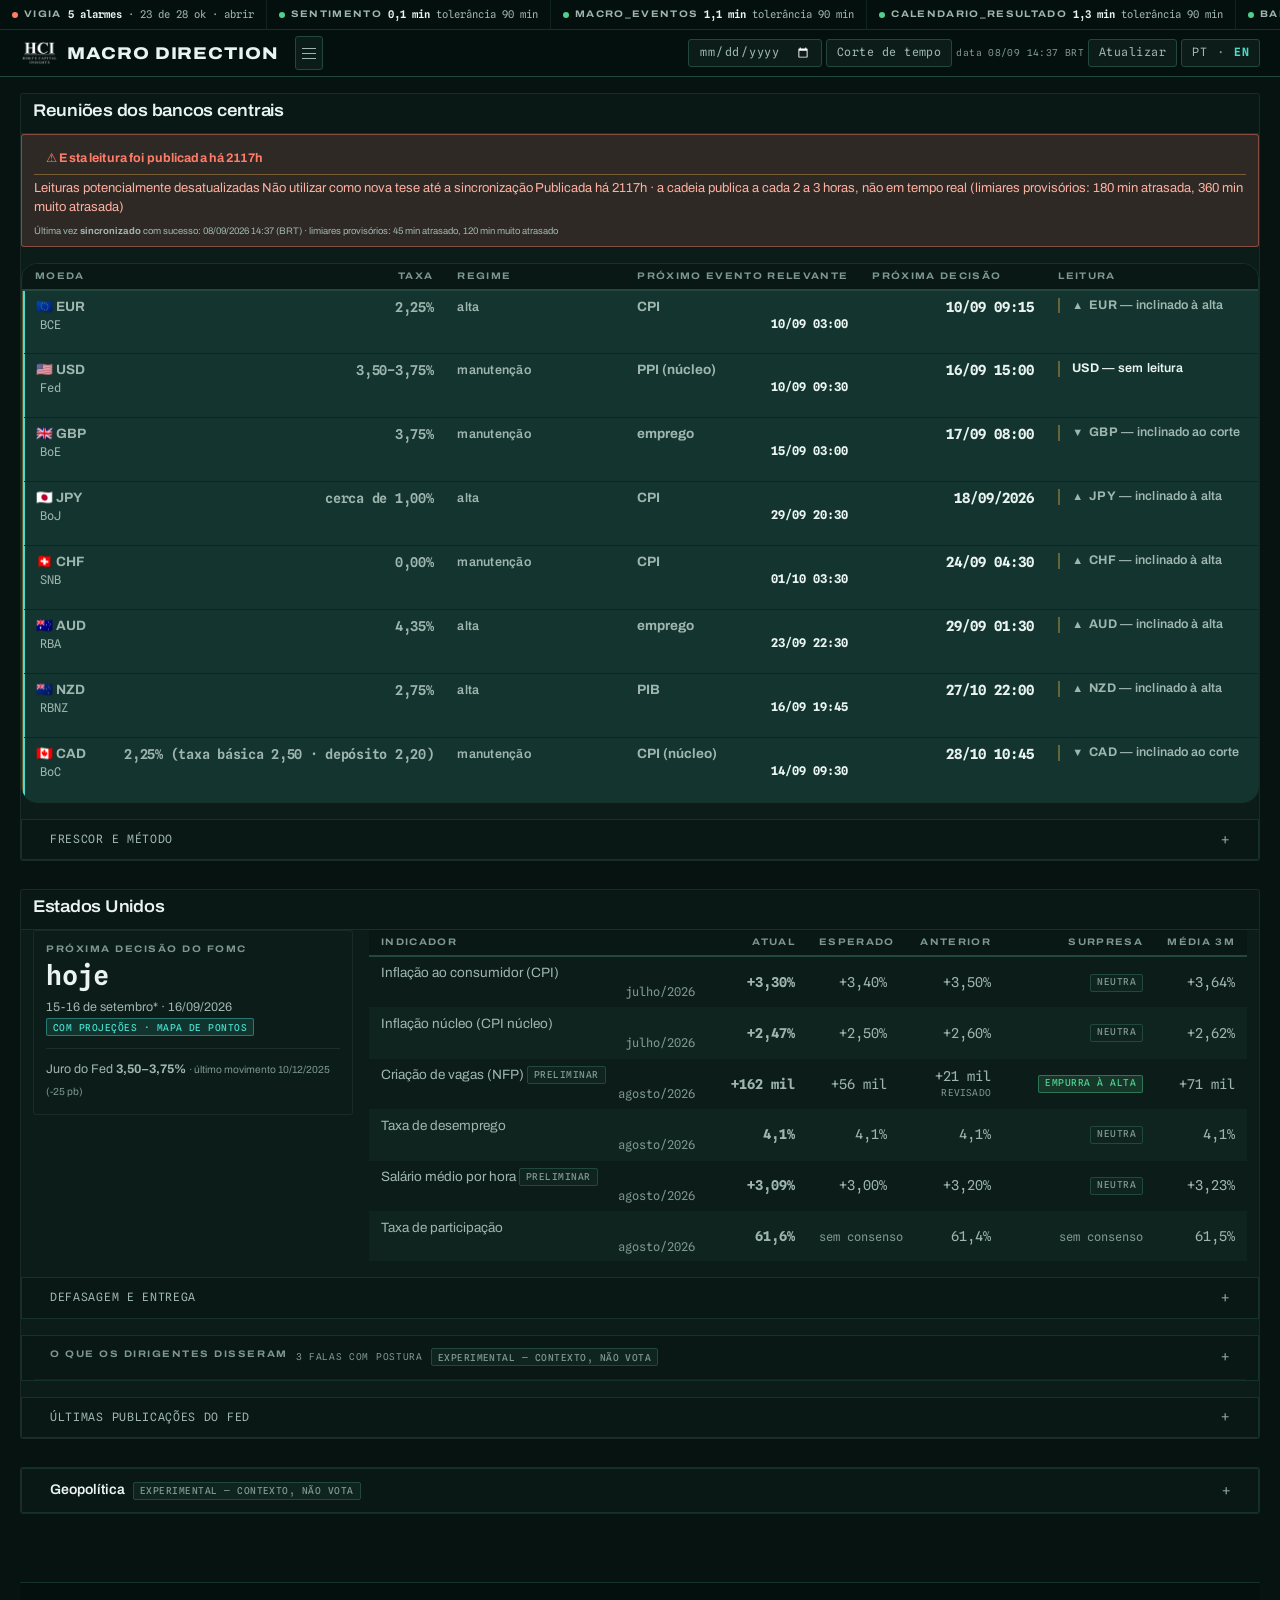
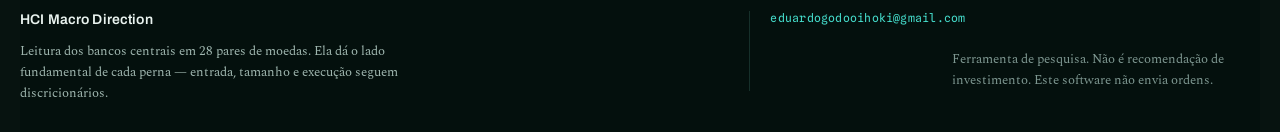
==== commit e8448aa0: "Varredura de minimalismo: 19 notas de metodo saem da tela, manchete ganha destaque, COT ganha bandei" ====
--- a/index.html
+++ b/index.html
@@ -15,7 +15,7 @@
        ordem e por prefixo html nos seletores. As tres familias vem no @import dela. -->
   <link rel="preconnect" href="https://fonts.googleapis.com">
   <link rel="preconnect" href="https://fonts.gstatic.com" crossorigin>
-  <link rel="stylesheet" href="estilo_hci.css?v=20260908-min4">
+  <link rel="stylesheet" href="estilo_hci.css?v=20260908-min5">
 </head>
 <body>
   <header class="site-header">
@@ -101,8 +101,8 @@
     <div class="tab-panel is-active" data-panel="market">
       <section class="content-section">
         <div class="section-title">
-          <div><h2>Candidatos a análise</h2></div>
-          <p>Pares com o FUND fora do neutro. <b>Sem vantagem direcional comprovada.</b> Abra a ficha do par para ver a causa, o que a contradiz e as fontes.</p>
+          <div><h2 title="Pares com o FUND fora do neutro. Sem vantagem direcional comprovada. Abra a ficha do par para ver a causa, o que a contradiz e as fontes.">Candidatos a análise</h2></div>
+          
         </div>
         <details class="tab-about">
           <summary><span>Como ler o FUND e as decisões</span></summary>
@@ -118,12 +118,12 @@
       </section>
 
       <section class="content-section">
-        <div class="section-title"><div><h2>Força das moedas</h2></div><p>Média com sinal do FUND contra todos os pares com dado válido.</p></div>
+        <div class="section-title"><div><h2 title="Média com sinal do FUND contra todos os pares com dado válido.">Força das moedas</h2></div></div>
         <div id="currencyGrid" class="currency-grid"></div>
       </section>
 
       <section class="content-section">
-        <div class="section-title"><div><h2>Matriz completa</h2></div><p>Cada célula lê a moeda da linha contra a moeda da coluna. Clique para abrir o par.</p></div>
+        <div class="section-title"><div><h2 title="Cada célula lê a moeda da linha contra a moeda da coluna. Clique para abrir o par.">Matriz completa</h2></div></div>
         <div class="matrix-frame"><table id="strengthMatrix" class="matrix-table" aria-label="Matriz de força"></table></div>
         <div class="legend">
           <span><i class="scale s5"></i>Viés forte de queda</span><span><i class="scale s4"></i>Viés de queda</span><span><i class="scale s3"></i>Neutro</span><span><i class="scale s2"></i>Viés de alta</span><span><i class="scale s1"></i>Viés forte de alta</span>
@@ -135,8 +135,8 @@
     <div class="tab-panel" data-panel="yields">
       <section class="content-section">
         <div class="section-title">
-          <div><h2>Juro soberano de 2 anos</h2></div>
-          <p>Mantido só como contexto: ele <b>não</b> alimenta a leitura macro. Cada cartão mostra a idade da própria leitura.</p>
+          <div><h2 title="Mantido só como contexto: ele não alimenta a leitura macro. Cada cartão mostra a idade da própria leitura.">Juro soberano de 2 anos</h2></div>
+          
         </div>
         <details class="tab-about">
           <summary><span>O que é o juro de 2 anos, o que o move, e o que medimos de verdade</span></summary>
@@ -181,8 +181,8 @@
     <div class="tab-panel" data-panel="calendar">
       <section class="calendar-section">
         <div class="section-title">
-          <div><h2>Calendário macro</h2></div>
-          <p>Divulgações agendadas e decisões de banco central. Clique num evento para ver o que ele empurra na decisão de juro.</p>
+          <div><h2 title="Divulgações agendadas e decisões de banco central. Clique num evento para ver o que ele empurra na decisão de juro.">Calendário macro</h2></div>
+          
         </div>        <details class="tab-about">
           <summary><span>O que o calendário mostra, e por que ele é honesto</span></summary>
           <div class="tab-about-body"><p><strong>Modo de estudo.</strong> Clique em qualquer dia para ver o que o radar teria marcado ali — e,
@@ -241,8 +241,8 @@
 
       <section class="content-section">
         <div class="section-title">
-          <div><h2>Todos os 28 pares</h2></div>
-          <p>Ordenados pelo FUND em módulo. Clique numa linha para abrir o par acima.</p>
+          <div><h2 title="Ordenados pelo FUND em módulo. Clique numa linha para abrir o par acima.">Todos os 28 pares</h2></div>
+          
         </div>
         <details class="tab-about">
           <summary><span>Como esta lista é ordenada, e o que significa “operável”</span></summary>
@@ -273,8 +273,8 @@
     <div class="tab-panel" data-panel="ratesfx">
       <section class="content-section">
         <div class="section-title">
-          <div><h2>Juro contra câmbio</h2></div>
-          <p>Trajetória, magnitude e concordância em três campos separados — um rótulo só esconde a nuance.</p>
+          <div><h2 title="Trajetória, magnitude e concordância em três campos separados — um rótulo só esconde a nuance.">Juro contra câmbio</h2></div>
+          
         </div>
         <details class="tab-about">
           <summary><span>O que este painel faz, e as quatro regras que ele não pode quebrar</span></summary>
@@ -307,8 +307,8 @@
     <div class="tab-panel" data-panel="spreads">
       <section class="content-section">
         <div class="section-title">
-          <div><h2>Custo real de carregar uma posição</h2></div>
-          <p>Quanto cada par cobra para ser carregado — por lado, medido, não tirado de folheto.</p>
+          <div><h2 title="Quanto cada par cobra para ser carregado — por lado, medido, não tirado de folheto.">Custo real de carregar uma posição</h2></div>
+          
         </div>
         <details class="tab-about">
           <summary><span>Por que o spread sozinho engana, e o que muda no swing</span></summary>
@@ -343,8 +343,8 @@
     <div class="tab-panel" data-panel="equities">
       <section class="content-section">
         <div class="section-title">
-          <div><h2>Ações — Agente de Pesquisa</h2></div>
-          <p>Outra casa, outro método. Aqui não há FUND nem par de moedas.</p>
+          <div><h2 title="Outra casa, outro método. Aqui não há FUND nem par de moedas.">Ações — Agente de Pesquisa</h2></div>
+          
         </div>
         <details class="tab-about">
           <summary><span>Por que ações e câmbio são sistemas separados aqui</span></summary>
@@ -372,8 +372,8 @@
     <div class="tab-panel" data-panel="cot">
       <section class="content-section">
         <div class="section-title">
-          <div><h2>Posicionamento dos participantes (COT)</h2></div>
-          <p>Posicionamento semanal em futuros, da CFTC. Publicado sexta às 15:30 ET, com o livro de terça.</p>
+          <div><h2 title="Posicionamento semanal em futuros, da CFTC. Publicado sexta às 15:30 ET, com o livro de terça.">Posicionamento dos participantes (COT)</h2></div>
+          
         </div>        <details class="tab-about">
           <summary><span>O que o COT acrescenta aqui, e o que ele não acrescenta</span></summary>
           <div class="tab-about-body"><p><strong>Por que o posicionamento importa aqui.</strong> A leitura
@@ -394,8 +394,8 @@
     <div class="tab-panel" data-panel="news">
       <section class="content-section">
         <div class="section-title">
-          <div><h2>Próximas divulgações</h2></div>
-          <p>Eventos agendados que podem reprecificar o caminho do juro.</p>
+          <div><h2 title="Eventos agendados que podem reprecificar o caminho do juro.">Próximas divulgações</h2></div>
+          
         </div>        <details class="tab-about">
           <summary><span>Por que a divulgação em si não é a operação</span></summary>
           <div class="tab-about-body"><p><strong>Opere a reprecificação, não o número.</strong> O preço ajusta a uma surpresa em minutos,
@@ -416,7 +416,7 @@
     <!-- ============ TAB: SOURCES ============ -->
     <div class="tab-panel" data-panel="sources">
       <section class="content-section">
-        <div class="section-title"><div><h2>Fontes e frescor</h2></div><p>Uma perna velha mantém o valor visível, mas impede o par de ser operável.</p></div>        <details class="tab-about">
+        <div class="section-title"><div><h2 title="Uma perna velha mantém o valor visível, mas impede o par de ser operável.">Fontes e frescor</h2></div></div>        <details class="tab-about">
           <summary><span>Por que uma perna velha bloqueia o par</span></summary>
           <div class="tab-about-body"><p><strong>Por que uma perna velha bloqueia o par.</strong> Uma leitura montada sobre um juro de três
           semanas atrás é opinião velha vestida de número novo. O painel mantém o valor visível como
@@ -440,11 +440,8 @@
     <div class="tab-panel" data-panel="agentes">
       <section class="content-section">
         <div class="section-title">
-          <div><h2>Sala de julgamentos</h2></div>
-          <p>O que cada agente julgou nesta rodada, por moeda, com o trecho, o link da fonte e a
-             versão do prompt. A objeção do advogado aparece ao lado da tese, nunca escondida.
-             <b>Experimental — contexto, não vota.</b> Nada aqui é ordem, sinal de entrada ou
-             promessa de retorno: o painel dá o lado fundamental, a entrada é sua.</p>
+          <div><h2 title="O que cada agente julgou nesta rodada, por moeda, com o trecho, o link da fonte e a versão do prompt. A objeção do advogado aparece ao lado da tese, nunca escondida. Experimental — contexto, não vota. Nada aqui é ordem, sinal de entrada ou promessa de retorno: o painel dá o lado fundamental, a entrada é sua.">Sala de julgamentos</h2></div>
+          
         </div>
         <details class="tab-about">
           <summary><span>Como ler esta aba: proveniência e selo</span></summary>
@@ -464,9 +461,8 @@
     <!-- ============ TAB: BACKTEST MANUAL ============ -->
     <div class="tab-panel" data-panel="journal">
       <section class="content-section bt-manual">
-        <div class="section-title"><div><h2>Diário do backtest manual</h2></div>
-          <p>Registre somente o que era conhecido naquele momento. Os dados ficam neste aparelho e
-             formam a amostra que, no futuro, poderá calibrar a convicção histórica.</p></div>
+        <div class="section-title"><div><h2 title="Registre somente o que era conhecido naquele momento. Os dados ficam neste aparelho e formam a amostra que, no futuro, poderá calibrar a convicção histórica.">Diário do backtest manual</h2></div>
+          </div>
         <div id="manualBacktestBody"></div>
       </section>
     </div>
@@ -495,11 +491,11 @@
   </footer>
 
   <script src="app.js?v=20260906-ux1"></script>
-  <script src="ui_extras.js?v=20260906-ux1"></script>
+  <script src="ui_extras.js?v=20260908-min5"></script>
   <script src="ui_live_yields.js?v=20260906-ux1"></script>
   <script src="ui_cut_global.js?v=20260905-rev1"></script>
   <script src="ui_spreads.js?v=20260906-ux1"></script>
-  <script src="ui_equities.js?v=20260906-ux1"></script>
+  <script src="ui_equities.js?v=20260908-min5"></script>
   <script src="ui_fund_ficha.js?v=20260905-rev1"></script>
   <script src="ui_juros_cambio.js?v=20260908-min4"></script>
   <script src="ui_backtest_manual.js?v=20260906-ux1"></script>
@@ -508,7 +504,7 @@
        window.HCI_MEDIDORES existindo nesse instante. Sem fetch, sem evento. -->
   <script src="ui_medidores.js?v=20260906-vis1"></script>
   <script src="ui_agentes.js?v=20260908-vigia"></script>
-  <script src="ui_macro.js?v=20260908-min4"></script>
+  <script src="ui_macro.js?v=20260908-min5"></script>
   <!-- Depois do ui_macro.js de proposito: ele repinta os paineis a cada 900 ms e precisa
        ter desenhado antes de a auditoria esconder as manchetes posteriores ao corte. -->
   <script src="ui_corte_auditoria.js?v=20260905-rev1"></script>
--- a/estilo_hci.css
+++ b/estilo_hci.css
@@ -2749,3 +2749,42 @@
   font-family:var(--mono); font-size:var(--t-micro); color:var(--tinta-3);
 }
 html .jc-card > .jc-grid{ padding:var(--e6); }
+
+/* ============================================================================
+   §08set-c · MAIS MARCACOES A MAO
+   ============================================================================ */
+
+/* "REALCE AS MANCHETES." A manchete era um link de 12px, na cor do corpo,
+   espremido entre o carimbo de hora e o nome do veiculo — tres pesos iguais na
+   mesma linha, e o unico que interessa (o que a materia DIZ) nao se destacava.
+   Agora a manchete e o elemento principal da linha; hora, veiculo e etiqueta
+   descem para um pe de referencia. */
+html .mac-news-lista{ display:flex; flex-direction:column; gap:var(--e2); }
+html .mac-news-item{
+  display:block; padding:var(--e4) var(--e5);
+  border:0; border-bottom:1px solid var(--regua-fraca);
+}
+html .mac-news-item:last-child{ border-bottom:0; }
+html .mac-news-item:hover{ background:var(--painel-fundo); }
+html .mac-news-titulo{
+  display:block; font-family:var(--sans); font-size:var(--t-md);
+  line-height:1.42; color:var(--tinta); font-weight:500; text-decoration:none;
+}
+html .mac-news-titulo:hover{ color:var(--marca); text-decoration:underline; }
+html .mac-news-pe{
+  display:flex; gap:var(--e5); align-items:baseline; flex-wrap:wrap;
+  margin-top:var(--e2);
+  font-family:var(--mono); font-size:var(--t-micro); color:var(--tinta-3);
+}
+html .mac-news-pe .mac-news-quando{ font-variant-numeric:tabular-nums; }
+html .mac-news-pe .mac-news-fonte{ color:var(--tinta-3); }
+
+/* a bandeira do COT no lugar das duas letras */
+html .ccy-chip.ccy-bandeira{
+  background:transparent; color:inherit; font-size:15px; line-height:1;
+  padding:0; min-width:0; letter-spacing:0; border:0;
+}
+
+/* a validade do par nao pode empurrar a lista para fora da caixa */
+html .mac-item .mac-item-dias{ min-width:0; overflow:hidden; text-overflow:ellipsis; }
+html .mac-lista{ overflow-x:hidden; }
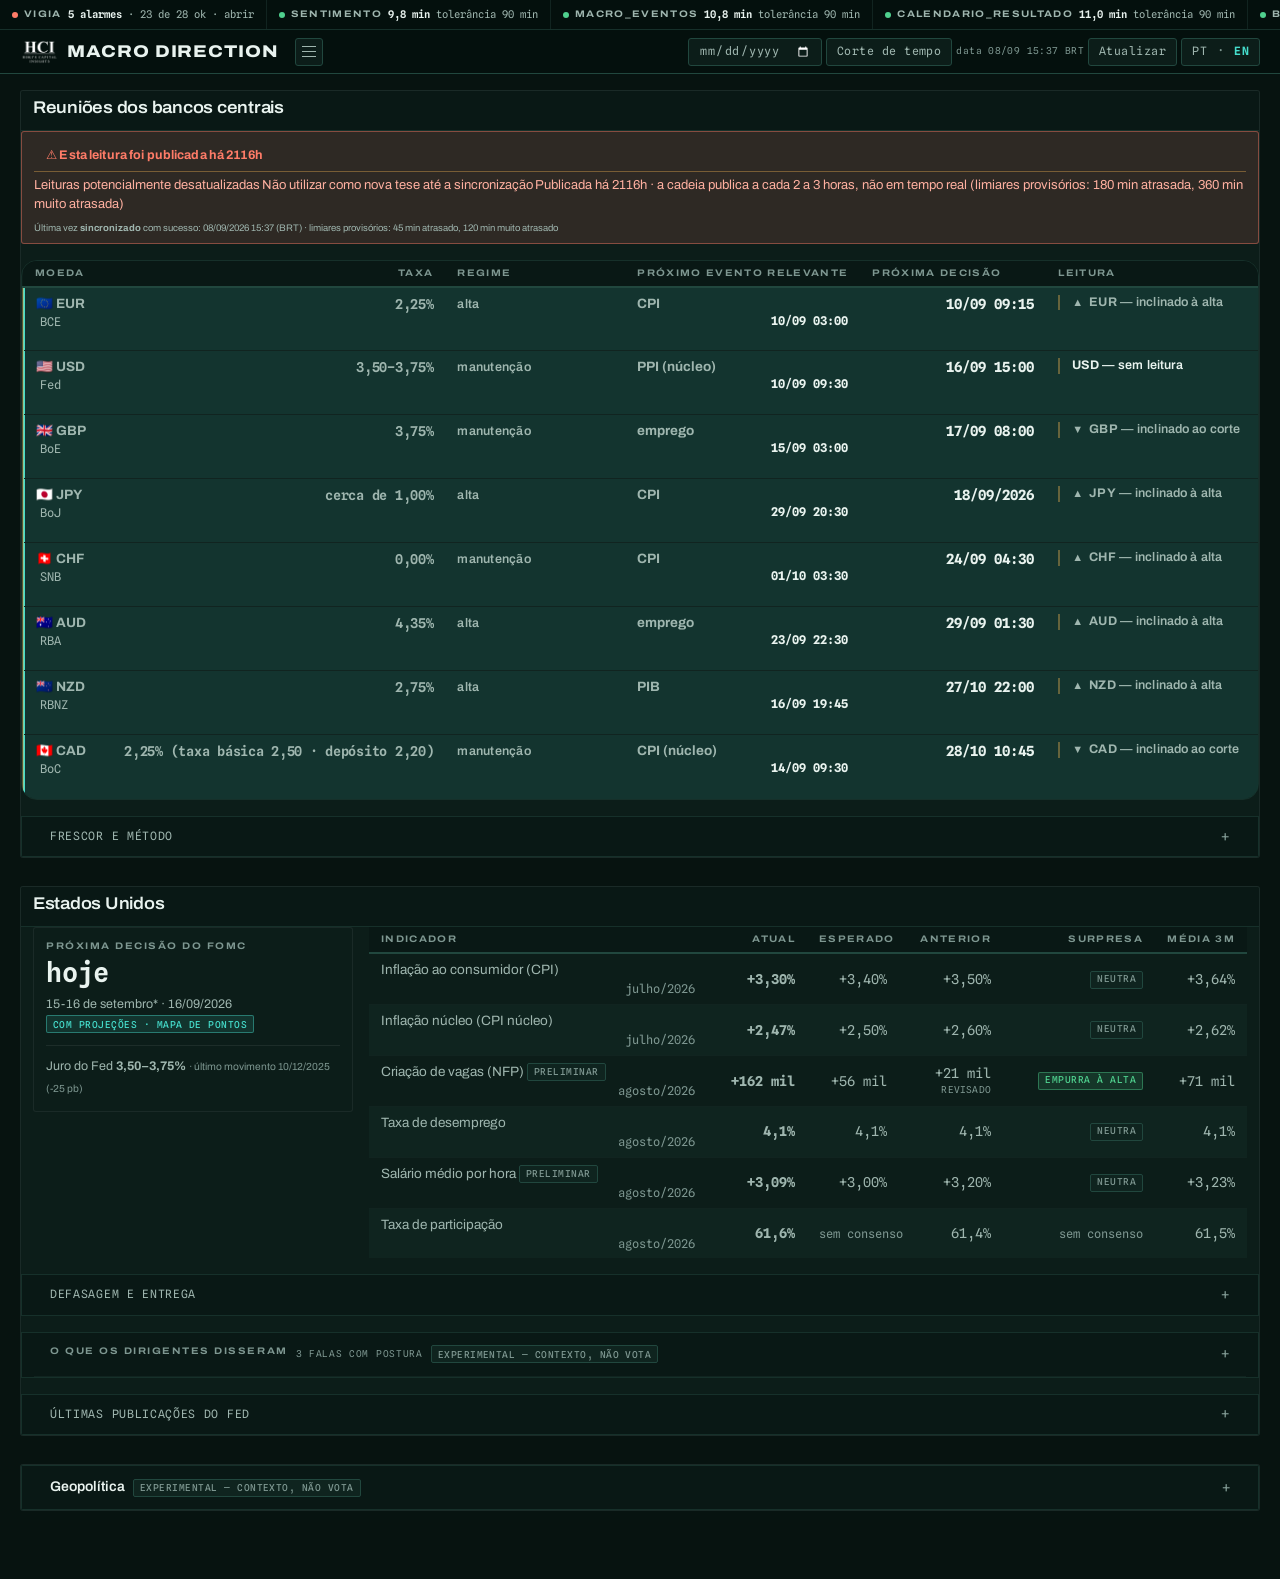
==== commit 13c6cddb: "BTD medido: o cartao dispara 91% das vezes na zona onde ele nao vale nada — e a amplitude e a regra " ====
--- a/index.html
+++ b/index.html
@@ -15,7 +15,7 @@
        ordem e por prefixo html nos seletores. As tres familias vem no @import dela. -->
   <link rel="preconnect" href="https://fonts.googleapis.com">
   <link rel="preconnect" href="https://fonts.gstatic.com" crossorigin>
-  <link rel="stylesheet" href="estilo_hci.css?v=20260908-min5">
+  <link rel="stylesheet" href="estilo_hci.css?v=20260908-semrodape">
 </head>
 <body>
   <header class="site-header">
@@ -46,6 +46,13 @@
       <button type="button" class="tab" data-tab="sources">Fontes</button>
       <button type="button" class="tab" data-tab="agentes">Julgamentos</button>
       <button type="button" class="tab" data-tab="journal">Backtest</button>
+      <!-- [08/set] O aviso saiu do rodape (removido) e passou a viver AQUI, no pe da
+           gaveta. Ele nao e enfeite: o site e publico e o Eduardo publica como pessoa
+           fisica, sem registro na CVM — "cenario condicional" e a linha editorial travada
+           desde 28/ago. No pe do menu ele fica fora do caminho da leitura e continua a um
+           clique de distancia, que era a condicao. -->
+      <p class="nav-aviso">Ferramenta de pesquisa. Não é recomendação de investimento.
+        Este software não envia ordens.</p>
     </nav>
 
 
@@ -479,16 +486,14 @@
     </div>
   </main>
 
-  <footer class="site-footer">
-    <div>
-      <strong>HCI Macro Direction</strong>
-      <p>Leitura dos bancos centrais em 28 pares de moedas. Ela dá o lado fundamental de cada perna — entrada, tamanho e execução seguem discricionários.</p>
-    </div>
-    <div class="footer-contact">
-      <a href="mailto:eduardogodooihoki@gmail.com">eduardogodooihoki@gmail.com</a>
-      <small>Ferramenta de pesquisa. Não é recomendação de investimento. Este software não envia ordens.</small>
-    </div>
-  </footer>
+  <!-- [08/set] RODAPE REMOVIDO por ordem do Eduardo: "tira o rodape, nao ta funcionando,
+       vamos deixar sem nada e nada escrito tbm no rodape". Ele voltou nele quatro vezes e a
+       cada volta o defeito era outro — o ultimo era um `margin-left:auto` do styles.css que
+       sobreviveu a tres reescritas minhas no estilo_hci.css. Em vez de uma quarta tentativa,
+       sai.
+       ⚠️ O AVISO DE NAO-RECOMENDACAO saiu junto e NAO pode simplesmente sumir: o site e
+       publico e o Eduardo publica como pessoa fisica, sem registro na CVM. Ele foi movido
+       para a gaveta de navegacao (ui_nav.js), onde continua legivel em uma linha. -->
 
   <script src="app.js?v=20260906-ux1"></script>
   <script src="ui_extras.js?v=20260908-min5"></script>
--- a/estilo_hci.css
+++ b/estilo_hci.css
@@ -2788,3 +2788,40 @@
 /* a validade do par nao pode empurrar a lista para fora da caixa */
 html .mac-item .mac-item-dias{ min-width:0; overflow:hidden; text-overflow:ellipsis; }
 html .mac-lista{ overflow-x:hidden; }
+
+/* ============================================================================
+   §08set-d · O RODAPE SAIU, E DOIS CONFLITOS QUE A AUDITORIA CONFIRMOU
+   ----------------------------------------------------------------------------
+   O rodape foi removido do index.html a pedido do dono, depois de quatro voltas.
+   O que sobra aqui e o aviso de nao-recomendacao, que mudou de lugar (pe da
+   gaveta) e nao pode sumir enquanto nao houver registro na CVM.
+   ============================================================================ */
+html .nav-aviso{
+  margin:auto 0 0; padding:var(--e5) var(--e6) var(--e6);
+  border-top:1px solid var(--regua-fraca);
+  font-family:var(--serifa); font-size:var(--t-min); line-height:1.6;
+  color:var(--tinta-3); max-width:40ch;
+}
+
+/* CONFLITO 1, confirmado por verificacao adversarial.
+   `button{min-height:34px}` (styles.css:53-60) atinge o .nav-toggle, e o bloco novo
+   declara width e height (=28px) mas NAO min-height. Como min-height e outra
+   propriedade, ela trava a altura usada em max(28,34)=34 — nenhuma especificidade
+   resolve isso. Resultado medido: o botao de 3 riscos ficava 34px ao lado de quatro
+   controles de 28px. Os irmaos escaparam porque o bloco de estilo_hci.css:577
+   declara height E min-height juntos, e nomeia #updateButton, #timeCutToggle,
+   #timeCutDate e .mac-lang — o .nav-toggle ficou de fora da lista. */
+html .nav-toggle{
+  min-height:var(--altura-controle); box-sizing:border-box;
+}
+
+/* CONFLITO 2, confirmado por verificacao adversarial.
+   `.header-update span{display:none}` dentro de @media (max-width:800px)
+   (styles.css:395) escondia o #updatedAt — o carimbo de frescor do painel —
+   abaixo de 800px. A regra nova (estilo_hci.css:596) redeclara cor, fonte,
+   tamanho e alinhamento e nunca toca em display, entao o none sobrevivia.
+   Perder o carimbo de frescor no celular contradiz a lei do frescor da casa:
+   dado velho tem de se declarar velho, em qualquer tela. */
+@media (max-width:800px){
+  html .header-update > span, html #updatedAt{ display:block; }
+}
